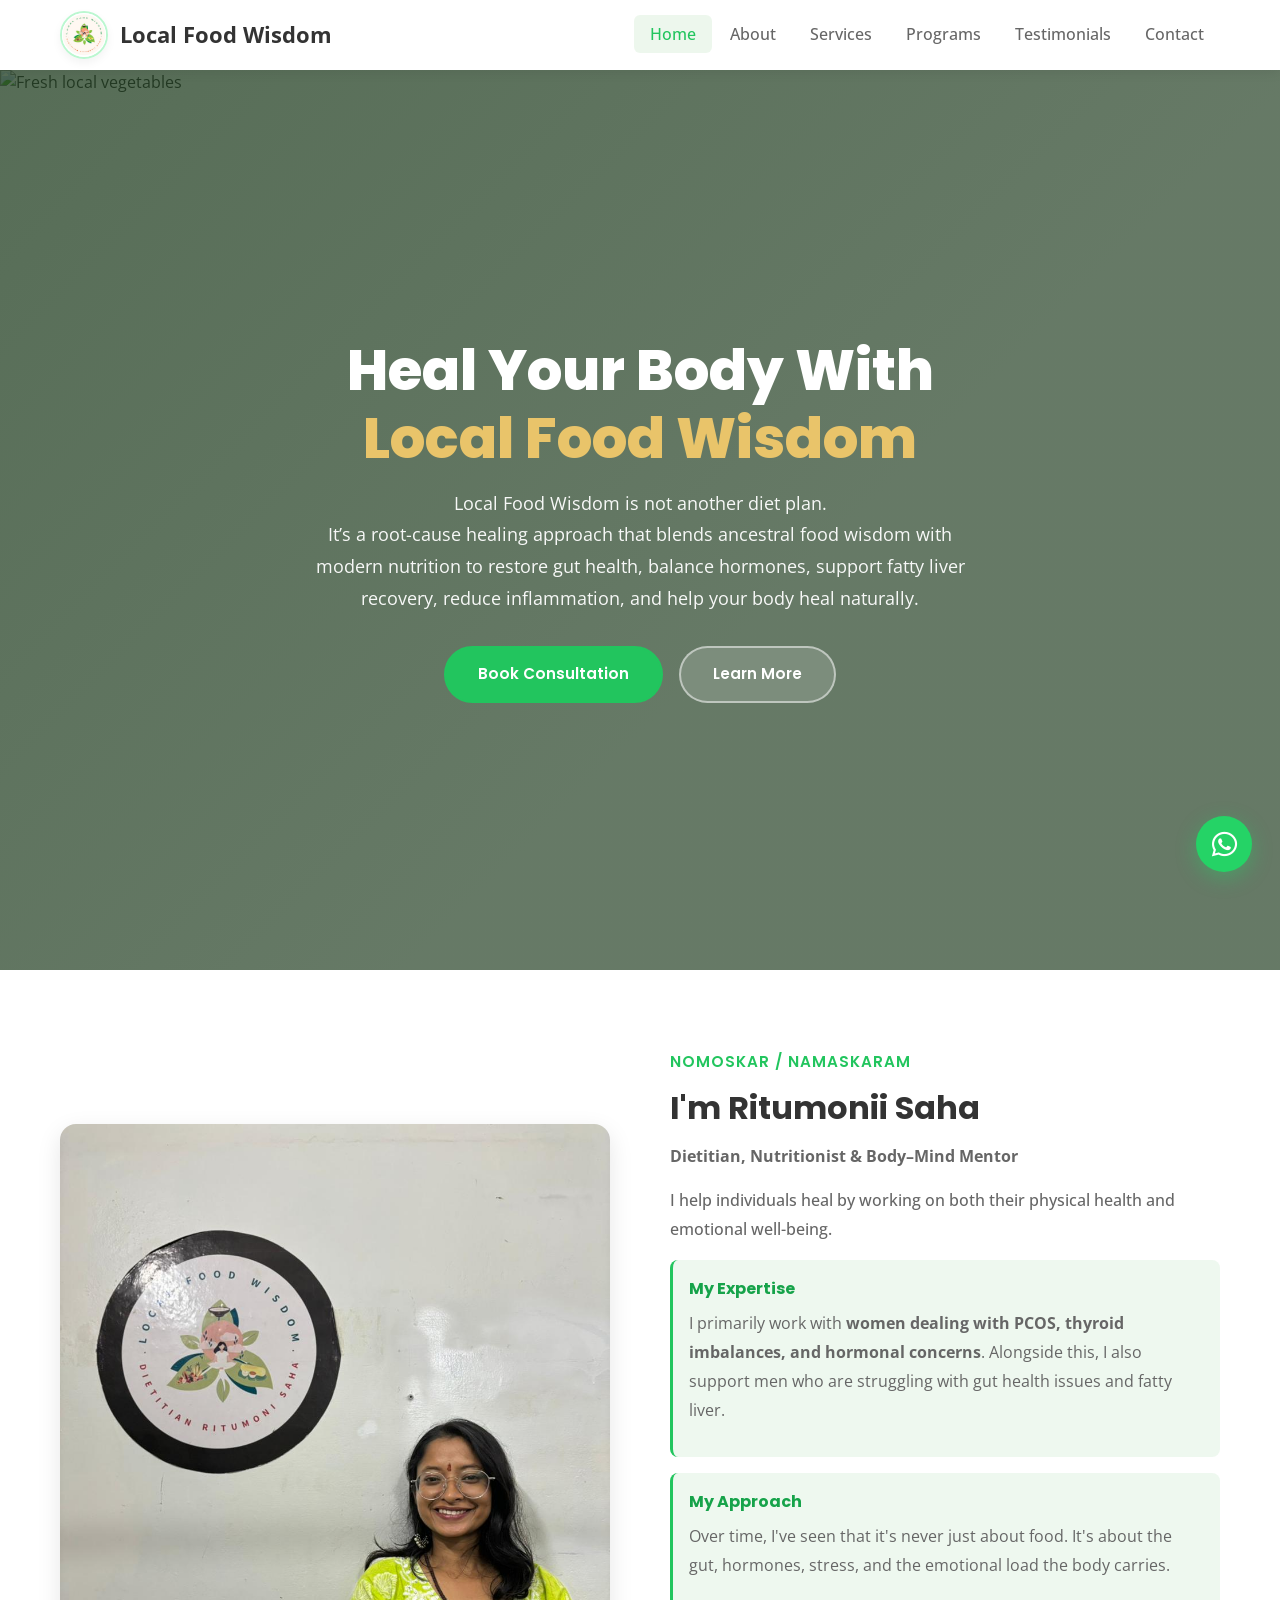
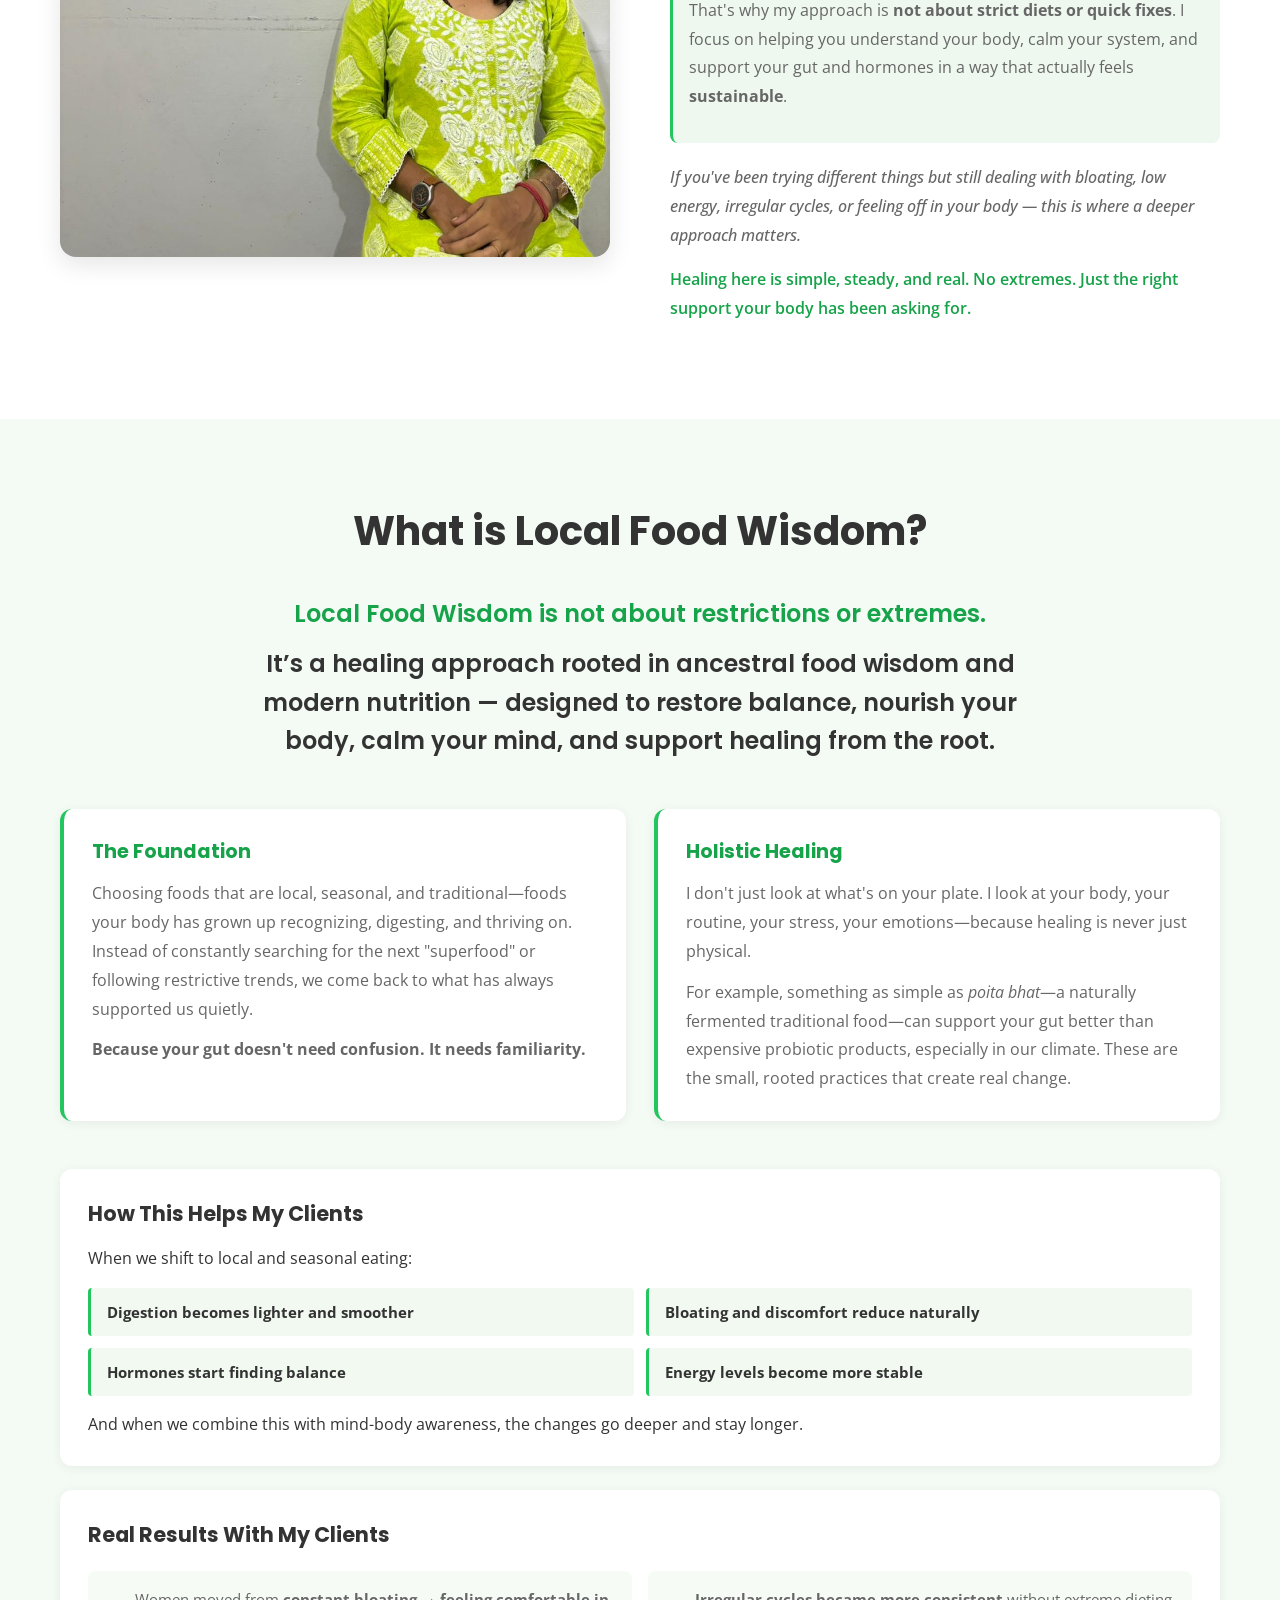
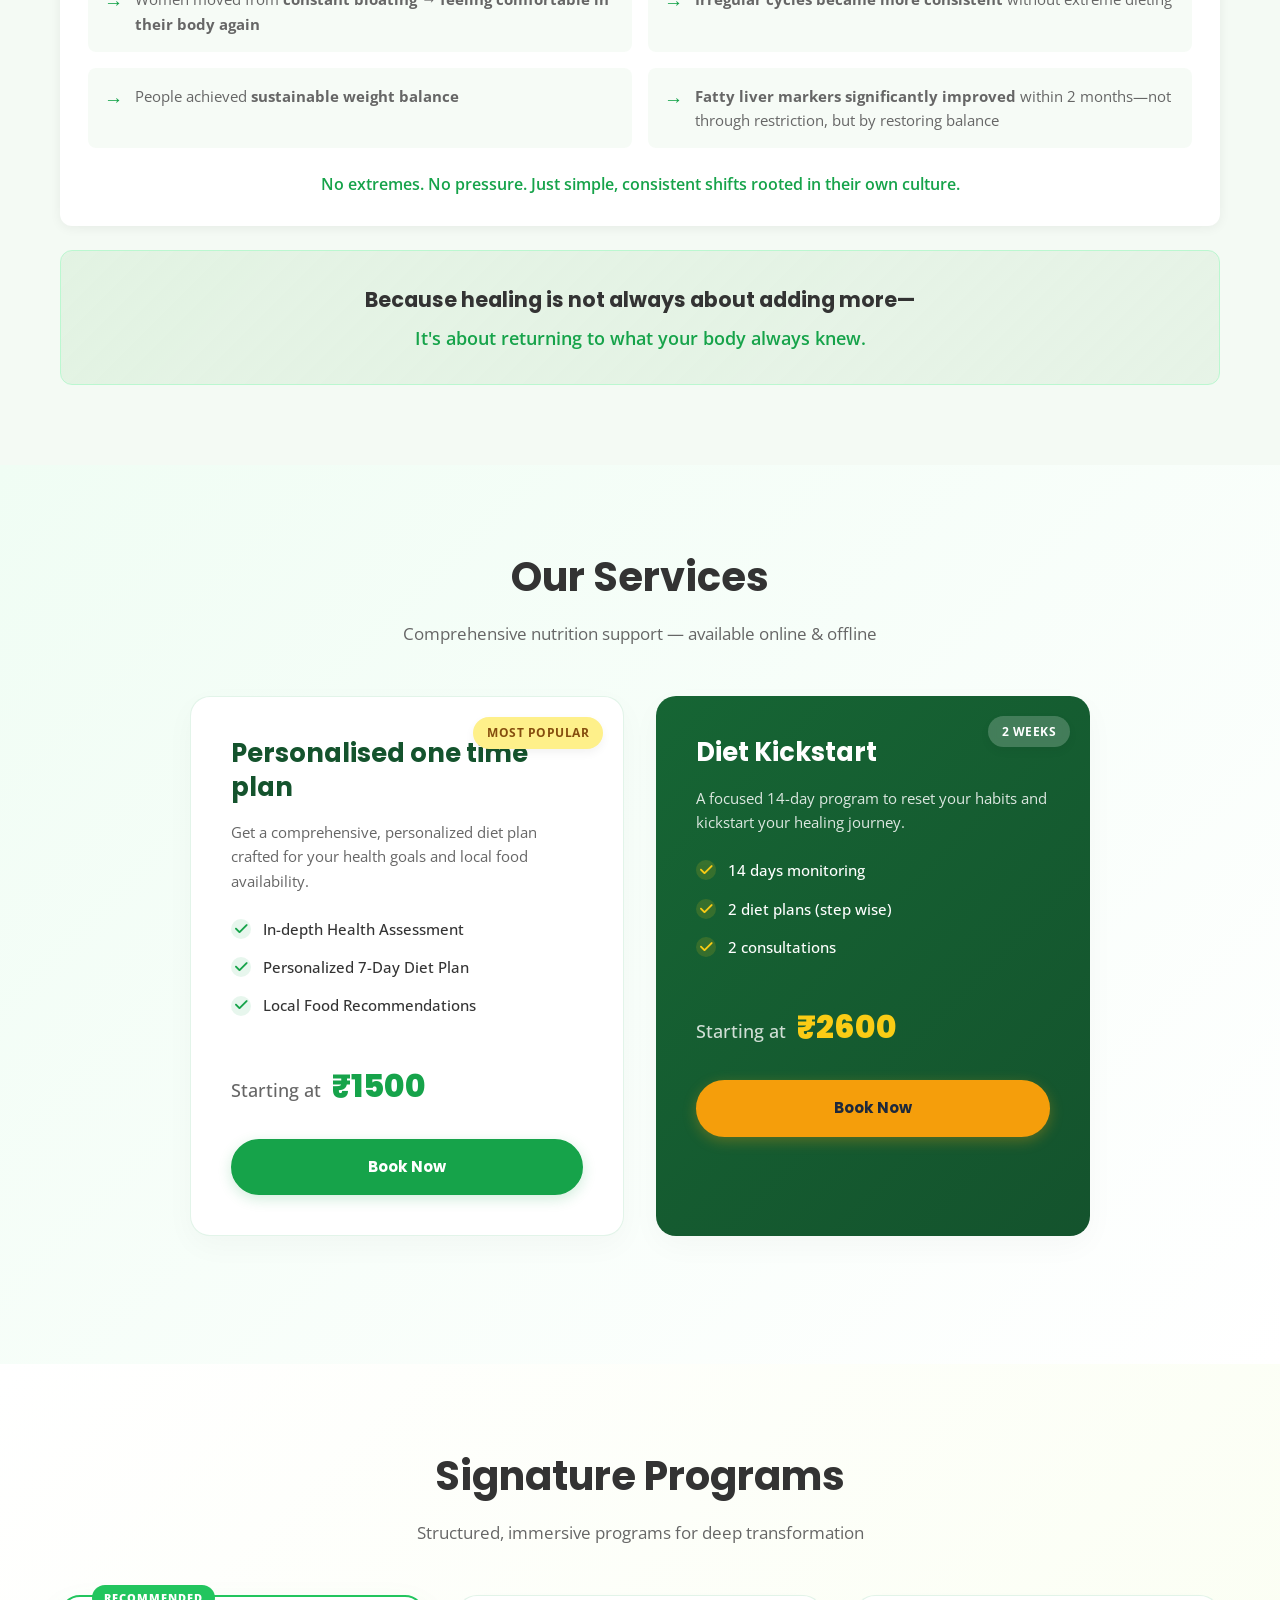
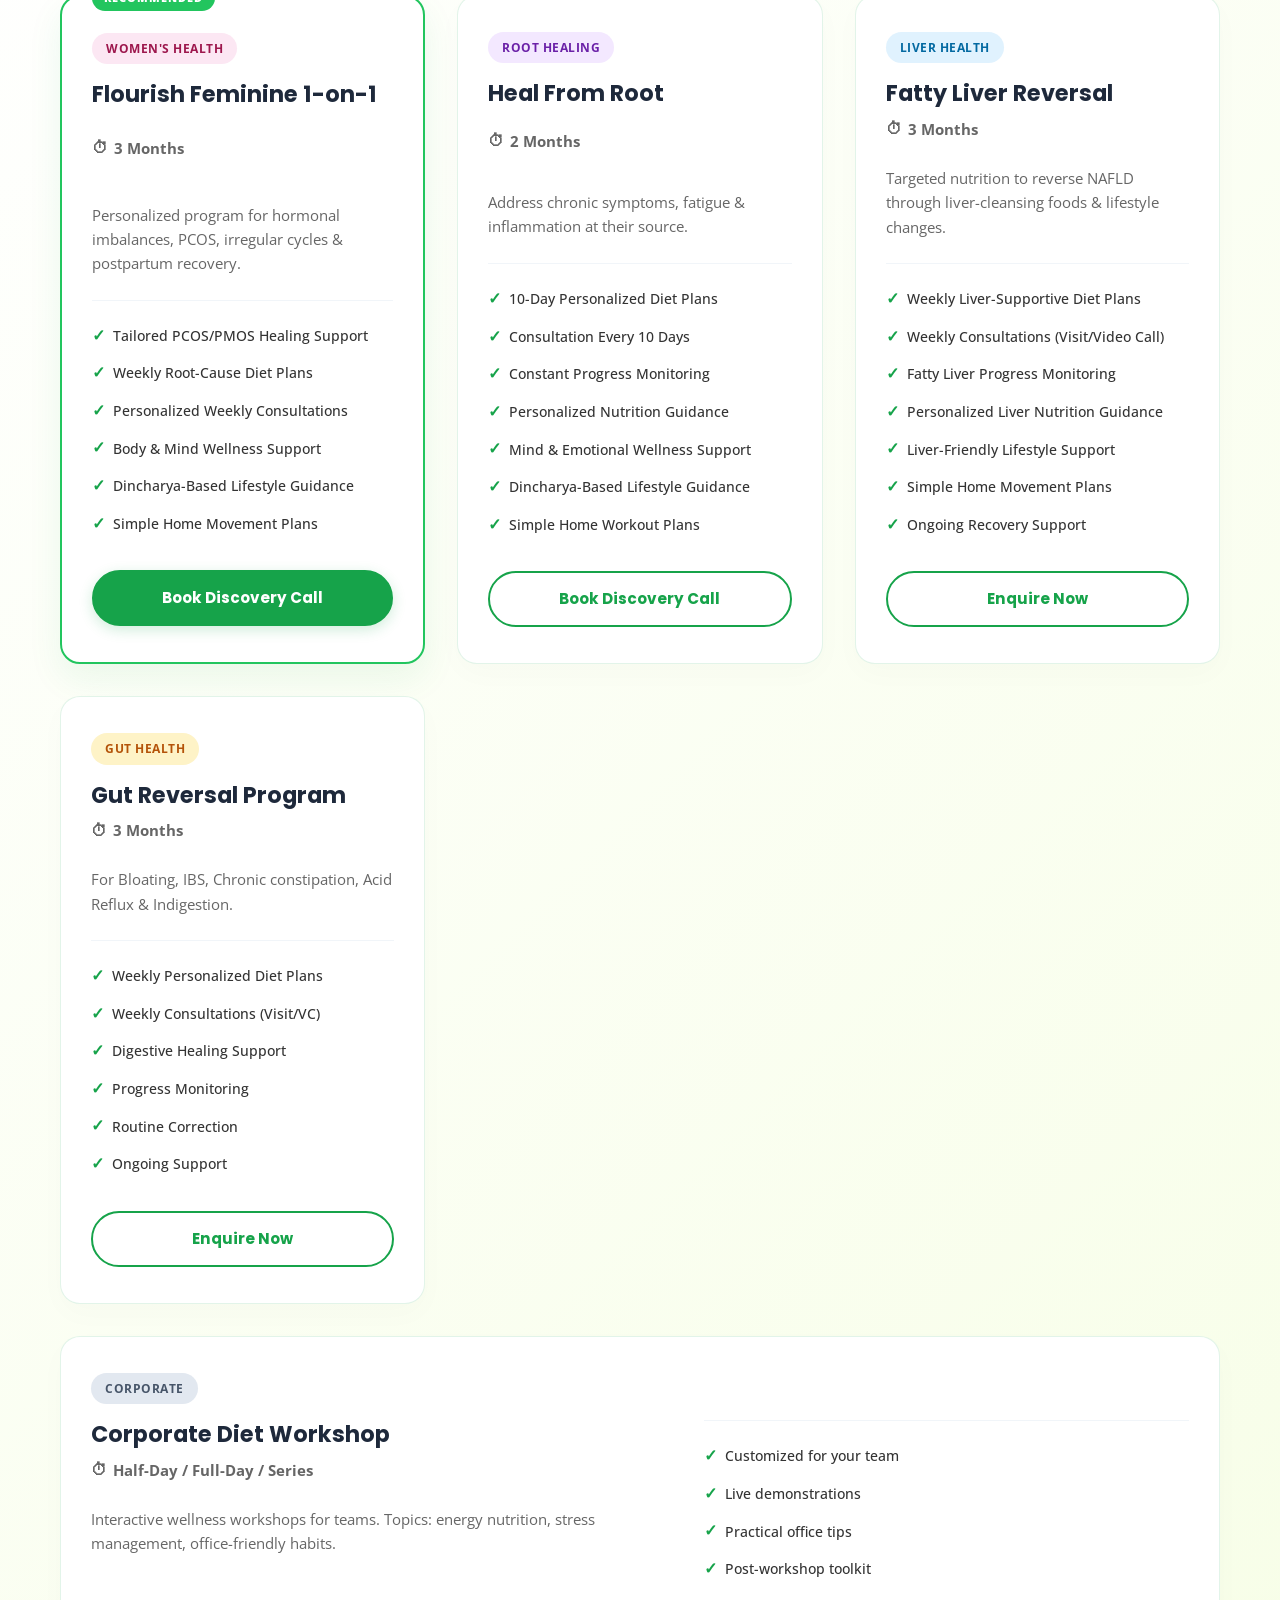
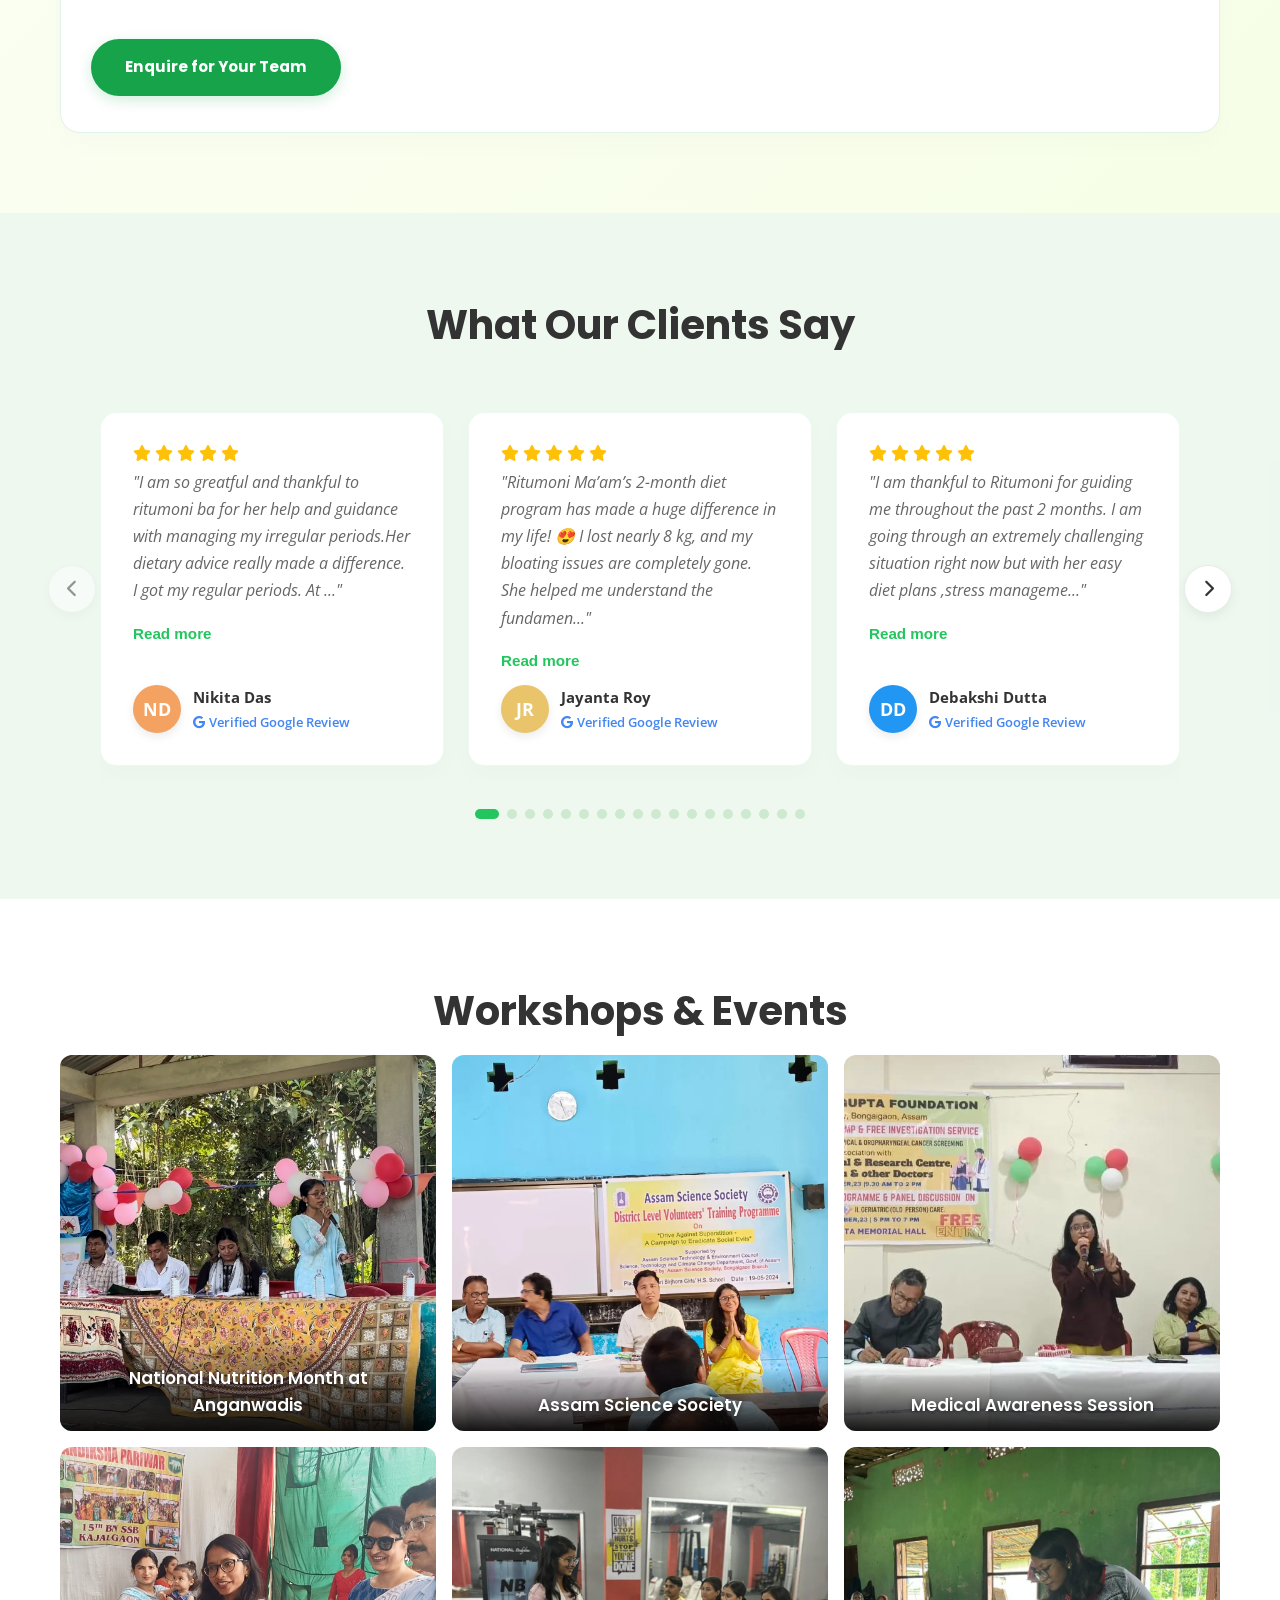
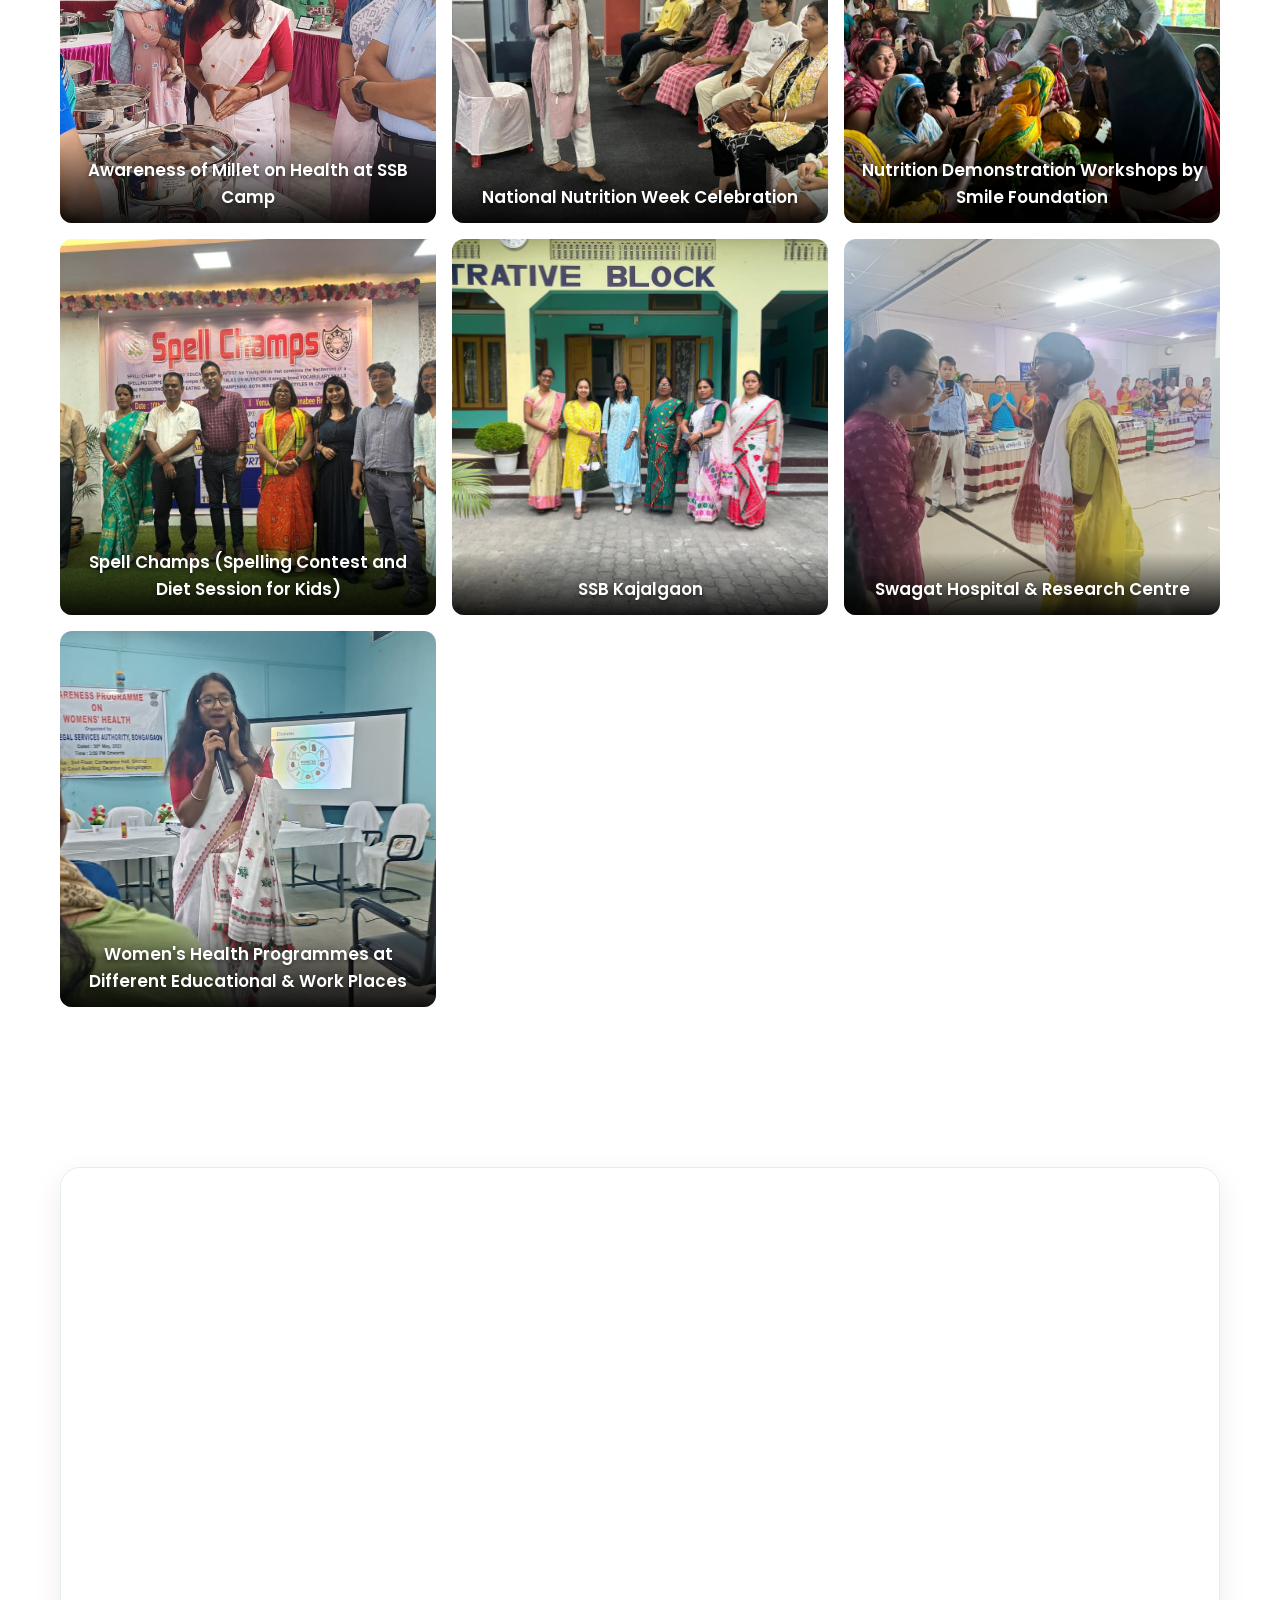
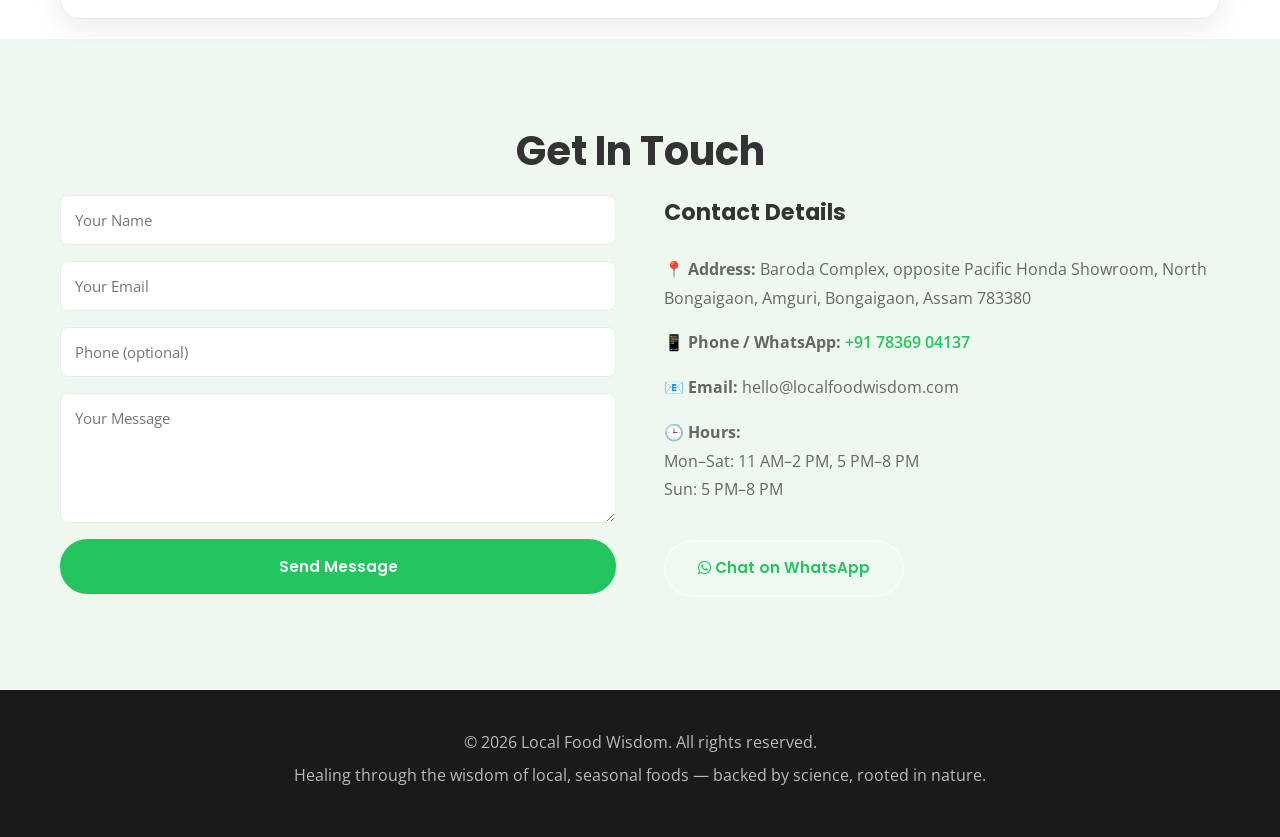
==== index.html @ b722d2ca "Convert client testimonials to static HTML for robust rendering and clean up script.js" ====
<!DOCTYPE html>
<!-- Updated Gallery 2026-05-12 -->
<html lang="en">
<head>
  <meta charset="UTF-8">
  <meta name="viewport" content="width=device-width, initial-scale=1.0">
  <meta name="description" content="Local Food Wisdom - Holistic nutrition & dietician services rooted in local food philosophy and modern science.">
  <title>Local Food Wisdom | Holistic Nutrition & Dietician Services</title>
  <link rel="preconnect" href="https://fonts.googleapis.com">
  <link rel="preconnect" href="https://fonts.gstatic.com" crossorigin>
  <link href="https://fonts.googleapis.com/css2?family=Poppins:wght@300;400;500;600;700;800&family=Open+Sans:wght@300;400;600&display=swap" rel="stylesheet">
  <link rel="stylesheet" href="https://cdnjs.cloudflare.com/ajax/libs/font-awesome/6.5.0/css/all.min.css">
  <link rel="stylesheet" href="style.css">
</head>
<body>

<!-- NAVBAR -->
<nav class="navbar" id="navbar">
  <div class="nav-container">
    <a href="#home" class="logo">
      <img src="./logo.jpg" alt="Local Food Wisdom Logo" class="logo-img">
      <span>Local Food Wisdom</span>
    </a>
    <button class="hamburger" id="hamburger">
      <span></span><span></span><span></span>
    </button>
    <ul class="nav-menu" id="navMenu">
      <li><a href="#home" class="nav-link active">Home</a></li>
      <li><a href="#about" class="nav-link">About</a></li>
      <li><a href="#services" class="nav-link">Services</a></li>
      <li><a href="#programs" class="nav-link">Programs</a></li>
      <li><a href="#testimonials" class="nav-link">Testimonials</a></li>
      <li><a href="#contact" class="nav-link">Contact</a></li>
    </ul>
  </div>
</nav>

<!-- HERO -->
<section class="hero" id="home">
  <img src="https://images.pexels.com/photos/1640777/pexels-photo-1640777.jpeg?auto=compress&cs=tinysrgb&w=1600" alt="Fresh local vegetables" class="hero-bg">
  <div class="hero-overlay"></div>
  <div class="hero-content">
    <h1>Heal Your Body With<br><span class="highlight">Local Food Wisdom</span></h1>
    <p>Local Food Wisdom is not another diet plan.<br>It’s a root-cause healing approach that blends ancestral food wisdom with modern nutrition to restore gut health, balance hormones, support fatty liver recovery, reduce inflammation, and help your body heal naturally.</p>
    <div class="hero-buttons">
      <a href="#contact" class="btn btn-primary">Book Consultation</a>
      <a href="#philosophy" class="btn btn-outline">Learn More</a>
    </div>
  </div>
</section>

<!-- ABOUT -->
<section class="about" id="about">
  <div class="container">
    <div class="about-grid">
      <div class="about-image">
        <img src="./WhatsApp_Image_2026-04-27_at_16.21.28.jpeg" alt="Ritumonii Saha - Dietitian">
      </div>
      <div class="about-text">
        <h3 class="greeting">Nomoskar / Namaskaram</h3>
        <h2>I'm Ritumonii Saha</h2>
        <p><strong>Dietitian, Nutritionist & Body–Mind Mentor</strong></p>
        <p>I help individuals heal by working on both their physical health and emotional well-being.</p>

        <div class="expertise-block">
          <h4>My Expertise</h4>
          <p>I primarily work with <strong>women dealing with PCOS, thyroid imbalances, and hormonal concerns</strong>. Alongside this, I also support men who are struggling with gut health issues and fatty liver.</p>
        </div>

        <div class="philosophy-block">
          <h4>My Approach</h4>
          <p>Over time, I've seen that it's never just about food. It's about the gut, hormones, stress, and the emotional load the body carries.</p>
          <p>That's why my approach is <strong>not about strict diets or quick fixes</strong>. I focus on helping you understand your body, calm your system, and support your gut and hormones in a way that actually feels <strong>sustainable</strong>.</p>
        </div>

        <p style="margin-top: 20px; font-style: italic; color: var(--text-light);">If you've been trying different things but still dealing with bloating, low energy, irregular cycles, or feeling off in your body — this is where a deeper approach matters.</p>
        <p style="font-weight: 600; color: var(--green-dark);">Healing here is simple, steady, and real. No extremes. Just the right support your body has been asking for.</p>
      </div>
    </div>
  </div>
</section>

<!-- PHILOSOPHY -->
<section class="philosophy" id="philosophy">
  <div class="container">
    <h2 class="section-title">What is Local Food Wisdom?</h2>

    <div class="philosophy-intro">
      <p class="intro-text">Local Food Wisdom is not about restrictions or extremes.</p>
      <p class="intro-text">It’s a healing approach rooted in ancestral food wisdom and modern nutrition — designed to restore balance, nourish your body, calm your mind, and support healing from the root.</p>
    </div>

    <div class="philosophy-grid">
      <div class="philosophy-card">
        <h3>The Foundation</h3>
        <p>Choosing foods that are local, seasonal, and traditional—foods your body has grown up recognizing, digesting, and thriving on. Instead of constantly searching for the next "superfood" or following restrictive trends, we come back to what has always supported us quietly.</p>
        <p><strong>Because your gut doesn't need confusion. It needs familiarity.</strong></p>
      </div>

      <div class="philosophy-card">
        <h3>Holistic Healing</h3>
        <p>I don't just look at what's on your plate. I look at your body, your routine, your stress, your emotions—because healing is never just physical.</p>
        <p>For example, something as simple as <em>poita bhat</em>—a naturally fermented traditional food—can support your gut better than expensive probiotic products, especially in our climate. These are the small, rooted practices that create real change.</p>
      </div>
    </div>

    <div class="philosophy-section">
      <h3>How This Helps My Clients</h3>
      <p>When we shift to local and seasonal eating:</p>
      <ul class="philosophy-benefits">
        <li><strong>Digestion becomes lighter and smoother</strong></li>
        <li><strong>Bloating and discomfort reduce naturally</strong></li>
        <li><strong>Hormones start finding balance</strong></li>
        <li><strong>Energy levels become more stable</strong></li>
      </ul>
      <p>And when we combine this with mind-body awareness, the changes go deeper and stay longer.</p>
    </div>

    <div class="philosophy-section">
      <h3>Real Results With My Clients</h3>
      <div class="results-grid">
        <div class="result-item">
          <span class="result-icon">→</span>
          <p>Women moved from <strong>constant bloating → feeling comfortable in their body again</strong></p>
        </div>
        <div class="result-item">
          <span class="result-icon">→</span>
          <p><strong>Irregular cycles became more consistent</strong> without extreme dieting</p>
        </div>
        <div class="result-item">
          <span class="result-icon">→</span>
          <p>People achieved <strong>sustainable weight balance</strong></p>
        </div>
        <div class="result-item">
          <span class="result-icon">→</span>
          <p><strong>Fatty liver markers significantly improved</strong> within 2 months—not through restriction, but by restoring balance</p>
        </div>
      </div>
      <p style="text-align: center; margin-top: 24px; font-weight: 600; color: var(--green-dark);">No extremes. No pressure. Just simple, consistent shifts rooted in their own culture.</p>
    </div>

    <div class="philosophy-closing">
      <h4>Because healing is not always about adding more—</h4>
      <p>It's about returning to what your body always knew.</p>
    </div>
  </div>
</section>

<!-- SERVICES -->
<section class="services" id="services">
  <div class="container">
    <h2 class="section-title">Our Services</h2>
    <p class="section-subtitle">Comprehensive nutrition support — available online & offline</p>

    <div class="services-cards-grid">
      <div class="service-card-modern service-card-light">
        <div class="card-badge badge-popular">Most Popular</div>
        <div class="card-content-modern">
          <h3>Personalised one time plan</h3>
          <p>Get a comprehensive, personalized diet plan crafted for your health goals and local food availability.</p>
          <ul class="features-list">
            <li><i class="fas fa-check"></i> In-depth Health Assessment</li>
            <li><i class="fas fa-check"></i> Personalized 7-Day Diet Plan</li>
            <li><i class="fas fa-check"></i> Local Food Recommendations</li>
          </ul>
          <div class="price-container">Starting at <strong>₹1500</strong></div>
          <a href="#contact" class="btn btn-service-light">Book Now</a>
        </div>
      </div>

      <div class="service-card-modern service-card-featured">
        <div class="card-badge badge-featured">2 Weeks</div>
        <div class="card-content-modern">
          <h3>Diet Kickstart</h3>
          <p>A focused 14-day program to reset your habits and kickstart your healing journey.</p>
          <ul class="features-list">
            <li><i class="fas fa-check"></i> 14 days monitoring</li>
            <li><i class="fas fa-check"></i> 2 diet plans (step wise)</li>
            <li><i class="fas fa-check"></i> 2 consultations</li>
          </ul>
          <div class="price-container">Starting at <strong>₹2600</strong></div>
          <a href="#contact" class="btn btn-service-featured">Book Now</a>
        </div>
      </div>
    </div>


  </div>
</section>

<!-- PROGRAMS -->
<section class="programs" id="programs">
  <div class="container">
    <h2 class="section-title">Signature Programs</h2>
    <p class="section-subtitle">Structured, immersive programs for deep transformation</p>
    <div class="programs-grid">
      <div class="program-card-modern featured">
        <span class="program-tag tag-womens">Women's Health</span>
        <h3>Flourish Feminine 1-on-1</h3>
        <p class="duration">3 Months</p>
        <p>Personalized program for hormonal imbalances, PCOS, irregular cycles & postpartum recovery.</p>
        <ul class="highlights">
          <li>Tailored PCOS/PMOS Healing Support</li>
          <li>Weekly Root-Cause Diet Plans</li>
          <li>Personalized Weekly Consultations</li>
          <li>Body & Mind Wellness Support</li>
          <li>Dincharya-Based Lifestyle Guidance</li>
          <li>Simple Home Movement Plans</li>
        </ul>
        <a href="#contact" class="btn btn-program-solid">Book Discovery Call</a>
      </div>

      <div class="program-card-modern">
        <span class="program-tag tag-root">Root Healing</span>
        <h3>Heal From Root</h3>
        <p class="duration">2 Months</p>
        <p>Address chronic symptoms, fatigue & inflammation at their source.</p>
        <ul class="highlights">
          <li>10-Day Personalized Diet Plans</li>
          <li>Consultation Every 10 Days</li>
          <li>Constant Progress Monitoring</li>
          <li>Personalized Nutrition Guidance</li>
          <li>Mind & Emotional Wellness Support</li>
          <li>Dincharya-Based Lifestyle Guidance</li>
          <li>Simple Home Workout Plans</li>
        </ul>
        <a href="#contact" class="btn btn-program-outline">Book Discovery Call</a>
      </div>

      <div class="program-card-modern">
        <span class="program-tag tag-liver">Liver Health</span>
        <h3>Fatty Liver Reversal</h3>
        <p class="duration">3 Months</p>
        <p>Targeted nutrition to reverse NAFLD through liver-cleansing foods & lifestyle changes.</p>
        <ul class="highlights">
          <li>Weekly Liver-Supportive Diet Plans</li>
          <li>Weekly Consultations (Visit/Video Call)</li>
          <li>Fatty Liver Progress Monitoring</li>
          <li>Personalized Liver Nutrition Guidance</li>
          <li>Liver-Friendly Lifestyle Support</li>
          <li>Simple Home Movement Plans</li>
          <li>Ongoing Recovery Support</li>
        </ul>
        <a href="#contact" class="btn btn-program-outline">Enquire Now</a>
      </div>

      <div class="program-card-modern">
        <span class="program-tag tag-gut">Gut Health</span>
        <h3>Gut Reversal Program</h3>
        <p class="duration">3 Months</p>
        <p>For Bloating, IBS, Chronic constipation, Acid Reflux & Indigestion.</p>
        <ul class="highlights">
          <li>Weekly Personalized Diet Plans</li>
          <li>Weekly Consultations (Visit/VC)</li>
          <li>Digestive Healing Support</li>
          <li>Progress Monitoring</li>
          <li>Routine Correction</li>
          <li>Ongoing Support</li>
        </ul>
        <a href="#contact" class="btn btn-program-outline">Enquire Now</a>
      </div>

      <div class="program-card-modern wide">
        <span class="program-tag tag-corporate">Corporate</span>
        <div class="corporate-content-grid">
          <div class="corporate-text-side">
            <h3>Corporate Diet Workshop</h3>
            <p class="duration">Half-Day / Full-Day / Series</p>
            <p>Interactive wellness workshops for teams. Topics: energy nutrition, stress management, office-friendly habits.</p>
          </div>
          <ul class="highlights">
            <li>Customized for your team</li>
            <li>Live demonstrations</li>
            <li>Practical office tips</li>
            <li>Post-workshop toolkit</li>
          </ul>
        </div>
        <a href="#contact" class="btn btn-program-solid">Enquire for Your Team</a>
      </div>
    </div>
  </div>
</section>

<!-- TESTIMONIALS -->
<section class="testimonials" id="testimonials">
  <div class="container">
    <h2 class="section-title">What Our Clients Say</h2>
    <div class="testimonials-slider-container">
      <button class="slider-arrow prev" id="testimonialsPrev" aria-label="Previous Review">
        <i class="fas fa-chevron-left"></i>
      </button>
      <div class="testimonials-slider">
        <div class="testimonials-track" id="testimonialsTrack">
      <div class="testimonial">
        <div class="review-content">
          <div class="stars" style="color: #ffc107; display: flex; gap: 4px; margin-bottom: 8px;">
            <i class="fas fa-star"></i><i class="fas fa-star"></i><i class="fas fa-star"></i><i class="fas fa-star"></i><i class="fas fa-star"></i>
          </div>
          <p class="review-text">
          <span class="truncated-text">"I am so greatful and thankful to ritumoni ba for her help and guidance with managing my irregular periods.Her dietary advice really made a difference. I got my regular periods. At ..."</span>
          <span class="full-text" style="display: none;">"I am so greatful and thankful to ritumoni ba for her help and guidance with managing my irregular periods.Her dietary advice really made a difference. I got my regular periods. At first i started taking homeopathetic medicines for regular periods but it was just a temporary solution. Like if i don't take medicines i don't get my periods. I was so stressed about it .Then i contacted her and her response was so good. Since then i stopped taking medincines and started following her diet chart and after following almost 2 weeks of her diet plan i got my regular periods. Apart from that i also see differences in my body and i feel better now."</span>
        </p>
        <button class="read-more-btn">Read more</button>
        </div>
        <div class="client">
          <div class="client-avatar" style="background-color: #F4A261; color: white; display: flex; align-items: center; justify-content: center; width: 48px; height: 48px; border-radius: 50%; font-weight: 700; font-size: 1.1rem; flex-shrink: 0; box-shadow: 0 4px 10px rgba(0,0,0,0.08);">ND</div>
          <div>
            <strong>Nikita Das</strong>
            <span style="display: flex; align-items: center; gap: 4px; color: #4285F4; font-size: 0.8rem; font-weight: 600; margin-top: 2px;">
              <i class="fab fa-google"></i> Verified Google Review
            </span>
          </div>
        </div>
      </div>

      <div class="testimonial">
        <div class="review-content">
          <div class="stars" style="color: #ffc107; display: flex; gap: 4px; margin-bottom: 8px;">
            <i class="fas fa-star"></i><i class="fas fa-star"></i><i class="fas fa-star"></i><i class="fas fa-star"></i><i class="fas fa-star"></i>
          </div>
          <p class="review-text">
          <span class="truncated-text">"Ritumoni Ma’am’s 2-month diet program has made a huge difference in my life! 😍 I lost nearly 8 kg, and my bloating issues are completely gone. She helped me understand the fundamen..."</span>
          <span class="full-text" style="display: none;">"Ritumoni Ma’am’s 2-month diet program has made a huge difference in my life! 😍 I lost nearly 8 kg, and my bloating issues are completely gone. She helped me understand the fundamentals of nutrition, introduced me to powerful superfoods, and showed me how small, consistent changes can create a big impact. Her guidance has been incredibly supportive and effective. I highly recommend her program to anyone looking for sustainable weight loss and a healthier, happier lifestyle! 💡✨"</span>
        </p>
        <button class="read-more-btn">Read more</button>
        </div>
        <div class="client">
          <div class="client-avatar" style="background-color: #E9C46A; color: white; display: flex; align-items: center; justify-content: center; width: 48px; height: 48px; border-radius: 50%; font-weight: 700; font-size: 1.1rem; flex-shrink: 0; box-shadow: 0 4px 10px rgba(0,0,0,0.08);">JR</div>
          <div>
            <strong>Jayanta Roy</strong>
            <span style="display: flex; align-items: center; gap: 4px; color: #4285F4; font-size: 0.8rem; font-weight: 600; margin-top: 2px;">
              <i class="fab fa-google"></i> Verified Google Review
            </span>
          </div>
        </div>
      </div>

      <div class="testimonial">
        <div class="review-content">
          <div class="stars" style="color: #ffc107; display: flex; gap: 4px; margin-bottom: 8px;">
            <i class="fas fa-star"></i><i class="fas fa-star"></i><i class="fas fa-star"></i><i class="fas fa-star"></i><i class="fas fa-star"></i>
          </div>
          <p class="review-text">
          <span class="truncated-text">"I am thankful to Ritumoni for guiding me throughout the past 2 months. I am going through an extremely challenging situation right now but with her easy diet plans ,stress manageme..."</span>
          <span class="full-text" style="display: none;">"I am thankful to Ritumoni for guiding me throughout the past 2 months. I am going through an extremely challenging situation right now but with her easy diet plans ,stress management programs I am able to cope well with my current situation.Her unique approach to holistic health care has helped me a lot. She has really transformed me not only with diet plans but also my way of looking life has changed a lot.I look up to her for any guidance necessary for my physical and mental well being.You are a precious soul and I wish you all the best for everything.Lots of love to you."</span>
        </p>
        <button class="read-more-btn">Read more</button>
        </div>
        <div class="client">
          <div class="client-avatar" style="background-color: #2196F3; color: white; display: flex; align-items: center; justify-content: center; width: 48px; height: 48px; border-radius: 50%; font-weight: 700; font-size: 1.1rem; flex-shrink: 0; box-shadow: 0 4px 10px rgba(0,0,0,0.08);">DD</div>
          <div>
            <strong>Debakshi Dutta</strong>
            <span style="display: flex; align-items: center; gap: 4px; color: #4285F4; font-size: 0.8rem; font-weight: 600; margin-top: 2px;">
              <i class="fab fa-google"></i> Verified Google Review
            </span>
          </div>
        </div>
      </div>

      <div class="testimonial">
        <div class="review-content">
          <div class="stars" style="color: #ffc107; display: flex; gap: 4px; margin-bottom: 8px;">
            <i class="fas fa-star"></i><i class="fas fa-star"></i><i class="fas fa-star"></i><i class="fas fa-star"></i><i class="fas fa-star"></i>
          </div>
          <p class="review-text">
          <span class="truncated-text">"My 90 days IBS diet journey with Dietecian Ritumani great, as mother of two it wasn't easy fir me to follow the patern & it was her who constantly pushed & motivated me to successf..."</span>
          <span class="full-text" style="display: none;">"My 90 days IBS diet journey with Dietecian Ritumani great, as mother of two it wasn't easy fir me to follow the patern & it was her who constantly pushed & motivated me to successfully achieve me pursuing my lost self care goals , my ibs symptoms not only subsided but also had achieved weight loss , gained energy & i received many compliments for my changed appearance. Thankyou Ritumoni & i am looking forward for more challanges with you 🙏🙏"</span>
        </p>
        <button class="read-more-btn">Read more</button>
        </div>
        <div class="client">
          <div class="client-avatar" style="background-color: #F4A261; color: white; display: flex; align-items: center; justify-content: center; width: 48px; height: 48px; border-radius: 50%; font-weight: 700; font-size: 1.1rem; flex-shrink: 0; box-shadow: 0 4px 10px rgba(0,0,0,0.08);">PB</div>
          <div>
            <strong>panchali borthakur</strong>
            <span style="display: flex; align-items: center; gap: 4px; color: #4285F4; font-size: 0.8rem; font-weight: 600; margin-top: 2px;">
              <i class="fab fa-google"></i> Verified Google Review
            </span>
          </div>
        </div>
      </div>

      <div class="testimonial">
        <div class="review-content">
          <div class="stars" style="color: #ffc107; display: flex; gap: 4px; margin-bottom: 8px;">
            <i class="fas fa-star"></i><i class="fas fa-star"></i><i class="fas fa-star"></i><i class="fas fa-star"></i><i class="fas fa-star"></i>
          </div>
          <p class="review-text">
          <span class="truncated-text">"Ritumoni has been an incredible source of support over the past month, providing me with the tools I need to tackle a difficult situation. Her easy-to-follow diet plans and stress ..."</span>
          <span class="full-text" style="display: none;">"Ritumoni has been an incredible source of support over the past month, providing me with the tools I need to tackle a difficult situation. Her easy-to-follow diet plans and stress management programs have made a significant difference in my ability to cope. I have great admiration for her knowledge and expertise, and I'm greatful to have her guidance as I prioritize my physical and mental health. I wish her all the best in her future endeavors."</span>
        </p>
        <button class="read-more-btn">Read more</button>
        </div>
        <div class="client">
          <div class="client-avatar" style="background-color: #F4A261; color: white; display: flex; align-items: center; justify-content: center; width: 48px; height: 48px; border-radius: 50%; font-weight: 700; font-size: 1.1rem; flex-shrink: 0; box-shadow: 0 4px 10px rgba(0,0,0,0.08);">SA</div>
          <div>
            <strong>sarmistha acharjee</strong>
            <span style="display: flex; align-items: center; gap: 4px; color: #4285F4; font-size: 0.8rem; font-weight: 600; margin-top: 2px;">
              <i class="fab fa-google"></i> Verified Google Review
            </span>
          </div>
        </div>
      </div>

      <div class="testimonial">
        <div class="review-content">
          <div class="stars" style="color: #ffc107; display: flex; gap: 4px; margin-bottom: 8px;">
            <i class="fas fa-star"></i><i class="fas fa-star"></i><i class="fas fa-star"></i><i class="fas fa-star"></i><i class="fas fa-star"></i>
          </div>
          <p class="review-text">
          <span class="truncated-text">"I had joined the 6 weeks 'Flourish Feminine💕' program. I'm so glad and grateful that I came across her. In a very short period of time with her guidance and support I got back to l..."</span>
          <span class="full-text" style="display: none;">"I had joined the 6 weeks 'Flourish Feminine💕' program. I'm so glad and grateful that I came across her. In a very short period of time with her guidance and support I got back to live a healthier life. With the help of her tips and motivation alot of changes I could see in myself. Be it physical health or mental health. Mostly the direction of meditation helped me alot other than the diet. Her diet are so familiar and easy to keep up with. Just patience and self management is what we need to have. Thank you so much Ritumoni Dii..for helping and listening throughout..other than this her behaviour is so overwhelming..her patience taught me to be patient with myself..Thank you is not enough to sum up how you helped..looking forward to interact with you more..and work on myself..😇"</span>
        </p>
        <button class="read-more-btn">Read more</button>
        </div>
        <div class="client">
          <div class="client-avatar" style="background-color: #2196F3; color: white; display: flex; align-items: center; justify-content: center; width: 48px; height: 48px; border-radius: 50%; font-weight: 700; font-size: 1.1rem; flex-shrink: 0; box-shadow: 0 4px 10px rgba(0,0,0,0.08);">AD</div>
          <div>
            <strong>Anandsmita Dey</strong>
            <span style="display: flex; align-items: center; gap: 4px; color: #4285F4; font-size: 0.8rem; font-weight: 600; margin-top: 2px;">
              <i class="fab fa-google"></i> Verified Google Review
            </span>
          </div>
        </div>
      </div>

      <div class="testimonial">
        <div class="review-content">
          <div class="stars" style="color: #ffc107; display: flex; gap: 4px; margin-bottom: 8px;">
            <i class="fas fa-star"></i><i class="fas fa-star"></i><i class="fas fa-star"></i><i class="fas fa-star"></i><i class="fas fa-star"></i>
          </div>
          <p class="review-text">
          <span class="truncated-text">"Inspite of following a healthy routine I still suffered from health issues for long...to solve this puzzle, when i knocked your clinic ..l did not thought that it will change my li..."</span>
          <span class="full-text" style="display: none;">"Inspite of following a healthy routine I still suffered from health issues for long...to solve this puzzle, when i knocked your clinic ..l did not thought that it will change my life..you made me understand that, how food and its proper timing is an important factor of life. when I went through your valuable suggestions under your guidance, it gave me a new direction. Not only eating habit, it also improved my mental and physical health. After a session of 1 month I feel focused ,more confident and full of happiness within, I was eagerly waiting to spend such a life. I have words to be grateful, your behaviour and patience fasinated me a lot...I enjoyed your company very much. Thank you again for such a great experience🙏🙏😍"</span>
        </p>
        <button class="read-more-btn">Read more</button>
        </div>
        <div class="client">
          <div class="client-avatar" style="background-color: #2196F3; color: white; display: flex; align-items: center; justify-content: center; width: 48px; height: 48px; border-radius: 50%; font-weight: 700; font-size: 1.1rem; flex-shrink: 0; box-shadow: 0 4px 10px rgba(0,0,0,0.08);">SS</div>
          <div>
            <strong>SUPRIYA SARKAR</strong>
            <span style="display: flex; align-items: center; gap: 4px; color: #4285F4; font-size: 0.8rem; font-weight: 600; margin-top: 2px;">
              <i class="fab fa-google"></i> Verified Google Review
            </span>
          </div>
        </div>
      </div>

      <div class="testimonial">
        <div class="review-content">
          <div class="stars" style="color: #ffc107; display: flex; gap: 4px; margin-bottom: 8px;">
            <i class="fas fa-star"></i><i class="fas fa-star"></i><i class="fas fa-star"></i><i class="fas fa-star"></i><i class="fas fa-star"></i>
          </div>
          <p class="review-text">
          <span class="truncated-text">"I joined two months wellness group program with dietician Ritumoni Saha ma'am.Firstly I would like to thankyou ma'am for ur love n support n through this wellness program you alway..."</span>
          <span class="full-text" style="display: none;">"I joined two months wellness group program with dietician Ritumoni Saha ma'am.Firstly I would like to thankyou ma'am for ur love n support n through this wellness program you always motivated us for achieve our health goal.Before joined this program I tried several times to lose weight n fat but not worked.But through this wellness program I lost almost 4 kg weight n also my extra belly fat and also able to change my habits, with better eating, sleeping 😴 and I also recovered from my gas problem.Now I feel so active n my energy level has increased 😍.Your diet tips are really helpful and so easy to follow 😍😍❤️❤️. overall my experience was great during this wellness program 👍👍❤️❤️eat local n seasonal n stay healthy n active👍👍❤️. Go ahead our sweet ma'am ❤️❤️👍👍🙏🙏."</span>
        </p>
        <button class="read-more-btn">Read more</button>
        </div>
        <div class="client">
          <div class="client-avatar" style="background-color: #2196F3; color: white; display: flex; align-items: center; justify-content: center; width: 48px; height: 48px; border-radius: 50%; font-weight: 700; font-size: 1.1rem; flex-shrink: 0; box-shadow: 0 4px 10px rgba(0,0,0,0.08);">JS</div>
          <div>
            <strong>Jiya Sutradhar</strong>
            <span style="display: flex; align-items: center; gap: 4px; color: #4285F4; font-size: 0.8rem; font-weight: 600; margin-top: 2px;">
              <i class="fab fa-google"></i> Verified Google Review
            </span>
          </div>
        </div>
      </div>

      <div class="testimonial">
        <div class="review-content">
          <div class="stars" style="color: #ffc107; display: flex; gap: 4px; margin-bottom: 8px;">
            <i class="fas fa-star"></i><i class="fas fa-star"></i><i class="fas fa-star"></i><i class="fas fa-star"></i><i class="fas fa-star"></i>
          </div>
          <p class="review-text">
          <span class="truncated-text">"I thought I ate healthy and everything that I used to do was on point. That was until I met ma'am who completely changed the way I thought about food. Ma'am has given me a lot of g..."</span>
          <span class="full-text" style="display: none;">"I thought I ate healthy and everything that I used to do was on point. That was until I met ma'am who completely changed the way I thought about food. Ma'am has given me a lot of great recipe ideas and had made some great suggestions on how to overcome various instances in life. I am truly grateful to ma'am for her guidance and support. The secret of eating on time has really helped. Thank you once again for your guidance."</span>
        </p>
        <button class="read-more-btn">Read more</button>
        </div>
        <div class="client">
          <div class="client-avatar" style="background-color: #81C784; color: white; display: flex; align-items: center; justify-content: center; width: 48px; height: 48px; border-radius: 50%; font-weight: 700; font-size: 1.1rem; flex-shrink: 0; box-shadow: 0 4px 10px rgba(0,0,0,0.08);">UB</div>
          <div>
            <strong>Ujwala Bhattacharjee</strong>
            <span style="display: flex; align-items: center; gap: 4px; color: #4285F4; font-size: 0.8rem; font-weight: 600; margin-top: 2px;">
              <i class="fab fa-google"></i> Verified Google Review
            </span>
          </div>
        </div>
      </div>

      <div class="testimonial">
        <div class="review-content">
          <div class="stars" style="color: #ffc107; display: flex; gap: 4px; margin-bottom: 8px;">
            <i class="fas fa-star"></i><i class="fas fa-star"></i><i class="fas fa-star"></i><i class="fas fa-star"></i><i class="fas fa-star"></i>
          </div>
          <p class="review-text">
          <span class="truncated-text">"Thank you so much Ritumoni madam for your guidance.I feel more energetic and focused now.Thank you for the diet plans with simple and local foods.I have been suffering from hypothy..."</span>
          <span class="full-text" style="display: none;">"Thank you so much Ritumoni madam for your guidance.I feel more energetic and focused now.Thank you for the diet plans with simple and local foods.I have been suffering from hypothyroidism problem and now I have lost 3kgs weight in 2weeks and have improved overall health under your guidance.Thank you again ma'am.🙏❤️"</span>
        </p>
        <button class="read-more-btn">Read more</button>
        </div>
        <div class="client">
          <div class="client-avatar" style="background-color: #E9C46A; color: white; display: flex; align-items: center; justify-content: center; width: 48px; height: 48px; border-radius: 50%; font-weight: 700; font-size: 1.1rem; flex-shrink: 0; box-shadow: 0 4px 10px rgba(0,0,0,0.08);">SB</div>
          <div>
            <strong>Sorojini Basumatary</strong>
            <span style="display: flex; align-items: center; gap: 4px; color: #4285F4; font-size: 0.8rem; font-weight: 600; margin-top: 2px;">
              <i class="fab fa-google"></i> Verified Google Review
            </span>
          </div>
        </div>
      </div>

      <div class="testimonial">
        <div class="review-content">
          <div class="stars" style="color: #ffc107; display: flex; gap: 4px; margin-bottom: 8px;">
            <i class="fas fa-star"></i><i class="fas fa-star"></i><i class="fas fa-star"></i><i class="fas fa-star"></i><i class="fas fa-star"></i>
          </div>
          <p class="review-text">
          <span class="truncated-text">"I recently participated in the Flourish Feminine Programme with Ritumoni Ma'am and she listens carefully and offers great guidance. Her diet plans helped me reduce junk food cravin..."</span>
          <span class="full-text" style="display: none;">"I recently participated in the Flourish Feminine Programme with Ritumoni Ma'am and she listens carefully and offers great guidance. Her diet plans helped me reduce junk food cravings and develop healthier eating habits.. Thank You Ritumoni Ma'am 😊"</span>
        </p>
        <button class="read-more-btn">Read more</button>
        </div>
        <div class="client">
          <div class="client-avatar" style="background-color: #E9C46A; color: white; display: flex; align-items: center; justify-content: center; width: 48px; height: 48px; border-radius: 50%; font-weight: 700; font-size: 1.1rem; flex-shrink: 0; box-shadow: 0 4px 10px rgba(0,0,0,0.08);">BD</div>
          <div>
            <strong>Bipasha Dey</strong>
            <span style="display: flex; align-items: center; gap: 4px; color: #4285F4; font-size: 0.8rem; font-weight: 600; margin-top: 2px;">
              <i class="fab fa-google"></i> Verified Google Review
            </span>
          </div>
        </div>
      </div>

      <div class="testimonial">
        <div class="review-content">
          <div class="stars" style="color: #ffc107; display: flex; gap: 4px; margin-bottom: 8px;">
            <i class="fas fa-star"></i><i class="fas fa-star"></i><i class="fas fa-star"></i><i class="fas fa-star"></i><i class="fas fa-star"></i>
          </div>
          <p class="review-text">
          <span class="truncated-text">"I have taken 3 month counselling with Ritumoni and it was great help, before January2025 I was going through so many health issues, bloating, breathing issues, frequent headaches, ..."</span>
          <span class="full-text" style="display: none;">"I have taken 3 month counselling with Ritumoni and it was great help, before January2025 I was going through so many health issues, bloating, breathing issues, frequent headaches, anxiety, depression and so on… I even went to psychiatrist and they asked me to go on medications. I am glad and feel lucky to connect with Ritumoni, she understand my issues and helped me resolve them one by one, she helped me understand what I was doing wrong and how with proper diet I can fix as many problems related to my health. Thanks Ritumoni for guiding me to right path🙏🏻"</span>
        </p>
        <button class="read-more-btn">Read more</button>
        </div>
        <div class="client">
          <div class="client-avatar" style="background-color: #F06292; color: white; display: flex; align-items: center; justify-content: center; width: 48px; height: 48px; border-radius: 50%; font-weight: 700; font-size: 1.1rem; flex-shrink: 0; box-shadow: 0 4px 10px rgba(0,0,0,0.08);">D</div>
          <div>
            <strong>Durga</strong>
            <span style="display: flex; align-items: center; gap: 4px; color: #4285F4; font-size: 0.8rem; font-weight: 600; margin-top: 2px;">
              <i class="fab fa-google"></i> Verified Google Review
            </span>
          </div>
        </div>
      </div>

      <div class="testimonial">
        <div class="review-content">
          <div class="stars" style="color: #ffc107; display: flex; gap: 4px; margin-bottom: 8px;">
            <i class="fas fa-star"></i><i class="fas fa-star"></i><i class="fas fa-star"></i><i class="fas fa-star"></i><i class="fas fa-star"></i>
          </div>
          <p class="review-text">
          <span class="truncated-text">"I just wanted to express my deepest gratitude for the impact you’ve had on my life. Working with you didn’t just change the way I eat — it completely changed the way I live. Before..."</span>
          <span class="full-text" style="display: none;">"I just wanted to express my deepest gratitude for the impact you’ve had on my life. Working with you didn’t just change the way I eat — it completely changed the way I live. Before meeting you, I saw healthy eating as a chore or a temporary fix. But you helped me understand the importance of nourishing my body with intention and balance. You made nutrition approachable, sustainable, and most importantly, life-changing. I feel more energized, confident, and connected to my body than ever before. You’ve given me tools and knowledge that I’ll carry for the rest of my life, and for that, I’m sincerely thankful. You haven’t just helped me improve my diet — you’ve helped me transform my mindset, my habits, and my overall well-being. That’s a priceless gift. Thank you for your guidance, patience, and support. You’ve truly made a difference."</span>
        </p>
        <button class="read-more-btn">Read more</button>
        </div>
        <div class="client">
          <div class="client-avatar" style="background-color: #E9C46A; color: white; display: flex; align-items: center; justify-content: center; width: 48px; height: 48px; border-radius: 50%; font-weight: 700; font-size: 1.1rem; flex-shrink: 0; box-shadow: 0 4px 10px rgba(0,0,0,0.08);">GB</div>
          <div>
            <strong>Garima Baid</strong>
            <span style="display: flex; align-items: center; gap: 4px; color: #4285F4; font-size: 0.8rem; font-weight: 600; margin-top: 2px;">
              <i class="fab fa-google"></i> Verified Google Review
            </span>
          </div>
        </div>
      </div>

      <div class="testimonial">
        <div class="review-content">
          <div class="stars" style="color: #ffc107; display: flex; gap: 4px; margin-bottom: 8px;">
            <i class="fas fa-star"></i><i class="fas fa-star"></i><i class="fas fa-star"></i><i class="fas fa-star"></i><i class="fas fa-star"></i>
          </div>
          <p class="review-text">
          <span class="truncated-text">"Thank you so much for your guidance which helped me overcome my health issues. It was a really good experience and I enjoyed following your diet plans. Nothing seemed difficult thr..."</span>
          <span class="full-text" style="display: none;">"Thank you so much for your guidance which helped me overcome my health issues. It was a really good experience and I enjoyed following your diet plans. Nothing seemed difficult throughout, as the diet plans were very mindfully made."</span>
        </p>
        <button class="read-more-btn">Read more</button>
        </div>
        <div class="client">
          <div class="client-avatar" style="background-color: #81C784; color: white; display: flex; align-items: center; justify-content: center; width: 48px; height: 48px; border-radius: 50%; font-weight: 700; font-size: 1.1rem; flex-shrink: 0; box-shadow: 0 4px 10px rgba(0,0,0,0.08);">KS</div>
          <div>
            <strong>Khushi Sethi</strong>
            <span style="display: flex; align-items: center; gap: 4px; color: #4285F4; font-size: 0.8rem; font-weight: 600; margin-top: 2px;">
              <i class="fab fa-google"></i> Verified Google Review
            </span>
          </div>
        </div>
      </div>

      <div class="testimonial">
        <div class="review-content">
          <div class="stars" style="color: #ffc107; display: flex; gap: 4px; margin-bottom: 8px;">
            <i class="fas fa-star"></i><i class="fas fa-star"></i><i class="fas fa-star"></i><i class="fas fa-star"></i><i class="fas fa-star"></i>
          </div>
          <p class="review-text">
          <span class="truncated-text">"My association with dietitian Ritumoni Saha had been very very pleasant. I was under her supervision for a period of 3 months. And this has entirely changed my awareness about gett..."</span>
          <span class="full-text" style="display: none;">"My association with dietitian Ritumoni Saha had been very very pleasant. I was under her supervision for a period of 3 months. And this has entirely changed my awareness about getting healthy with local and seasonal food. I joined her for weight loss, but in the process my periods have also got synchronised. Her personal guidance and close follow up is incredible. I am indebted to her for making me healthier and wiser. Thank you so much Local Food Wisdom!! You have a long way to go."</span>
        </p>
        <button class="read-more-btn">Read more</button>
        </div>
        <div class="client">
          <div class="client-avatar" style="background-color: #F4A261; color: white; display: flex; align-items: center; justify-content: center; width: 48px; height: 48px; border-radius: 50%; font-weight: 700; font-size: 1.1rem; flex-shrink: 0; box-shadow: 0 4px 10px rgba(0,0,0,0.08);">GB</div>
          <div>
            <strong>GAURI BORA</strong>
            <span style="display: flex; align-items: center; gap: 4px; color: #4285F4; font-size: 0.8rem; font-weight: 600; margin-top: 2px;">
              <i class="fab fa-google"></i> Verified Google Review
            </span>
          </div>
        </div>
      </div>

      <div class="testimonial">
        <div class="review-content">
          <div class="stars" style="color: #ffc107; display: flex; gap: 4px; margin-bottom: 8px;">
            <i class="fas fa-star"></i><i class="fas fa-star"></i><i class="fas fa-star"></i><i class="fas fa-star"></i><i class="fas fa-star"></i>
          </div>
          <p class="review-text">
          <span class="truncated-text">"Thank you so much Ritumoni ma'am for your guidance .I feel more energetic and focused now.Thank you for the diet plans with simple and local foods. My periods got regular and also ..."</span>
          <span class="full-text" style="display: none;">"Thank you so much Ritumoni ma'am for your guidance .I feel more energetic and focused now.Thank you for the diet plans with simple and local foods. My periods got regular and also have lost 8 kgs in 3 months and have improved overall health under your guidance. Thank u again💗"</span>
        </p>
        <button class="read-more-btn">Read more</button>
        </div>
        <div class="client">
          <div class="client-avatar" style="background-color: #F06292; color: white; display: flex; align-items: center; justify-content: center; width: 48px; height: 48px; border-radius: 50%; font-weight: 700; font-size: 1.1rem; flex-shrink: 0; box-shadow: 0 4px 10px rgba(0,0,0,0.08);">RB</div>
          <div>
            <strong>Rashmi biswas</strong>
            <span style="display: flex; align-items: center; gap: 4px; color: #4285F4; font-size: 0.8rem; font-weight: 600; margin-top: 2px;">
              <i class="fab fa-google"></i> Verified Google Review
            </span>
          </div>
        </div>
      </div>

      <div class="testimonial">
        <div class="review-content">
          <div class="stars" style="color: #ffc107; display: flex; gap: 4px; margin-bottom: 8px;">
            <i class="fas fa-star"></i><i class="fas fa-star"></i><i class="fas fa-star"></i><i class="fas fa-star"></i><i class="fas fa-star"></i>
          </div>
          <p class="review-text">
          <span class="truncated-text">"I have started my healthy diet journey  for 3 months with her after suggestion by Gynaecologist Dr. Lucky Basumatary , swagat hospital, Bongaigaon. Started in June and ended in Sep..."</span>
          <span class="full-text" style="display: none;">"I have started my healthy diet journey  for 3 months with her after suggestion by Gynaecologist Dr. Lucky Basumatary , swagat hospital, Bongaigaon. Started in June and ended in September the course duration was completed. During this journey she took care of not only diet but overall well-being. In this short span of time, she was not only dietician to me but also a friend. She took care and emphasize on small things in my diet which actually i know as good for health but was not aware about that small change would have very big impact on my health. Yes she helped me in my journey and I got good results. My hormonal imbalances are under control. I would recommend everyone who are having chronic or long time suffering from a health issue do counsel her. Lots of Love to her. And I would like to mention that she had given me diet chart as per my food preferences and varieties too."</span>
        </p>
        <button class="read-more-btn">Read more</button>
        </div>
        <div class="client">
          <div class="client-avatar" style="background-color: #2196F3; color: white; display: flex; align-items: center; justify-content: center; width: 48px; height: 48px; border-radius: 50%; font-weight: 700; font-size: 1.1rem; flex-shrink: 0; box-shadow: 0 4px 10px rgba(0,0,0,0.08);">DS</div>
          <div>
            <strong>Dr. Suman Jain</strong>
            <span style="display: flex; align-items: center; gap: 4px; color: #4285F4; font-size: 0.8rem; font-weight: 600; margin-top: 2px;">
              <i class="fab fa-google"></i> Verified Google Review
            </span>
          </div>
        </div>
      </div>

      <div class="testimonial">
        <div class="review-content">
          <div class="stars" style="color: #ffc107; display: flex; gap: 4px; margin-bottom: 8px;">
            <i class="fas fa-star"></i><i class="fas fa-star"></i><i class="fas fa-star"></i><i class="fas fa-star"></i><i class="fas fa-star"></i>
          </div>
          <p class="review-text">
          <span class="truncated-text">"I am very satisfied by Joining 6 week program  with Flourish Feminine group by Ritumoni Saha. I reduce 2kgs of weight within 6 week with the help of this program,Her guidance is we..."</span>
          <span class="full-text" style="display: none;">"I am very satisfied by Joining 6 week program  with Flourish Feminine group by Ritumoni Saha. I reduce 2kgs of weight within 6 week with the help of this program,Her guidance is well explained and clear.I feel lot of energy now a days ,a very very thanks to Ritumoni Saha for her support.."</span>
        </p>
        <button class="read-more-btn">Read more</button>
        </div>
        <div class="client">
          <div class="client-avatar" style="background-color: #2E7D32; color: white; display: flex; align-items: center; justify-content: center; width: 48px; height: 48px; border-radius: 50%; font-weight: 700; font-size: 1.1rem; flex-shrink: 0; box-shadow: 0 4px 10px rgba(0,0,0,0.08);">RD</div>
          <div>
            <strong>rumpa dey</strong>
            <span style="display: flex; align-items: center; gap: 4px; color: #4285F4; font-size: 0.8rem; font-weight: 600; margin-top: 2px;">
              <i class="fab fa-google"></i> Verified Google Review
            </span>
          </div>
        </div>
      </div>

      <div class="testimonial">
        <div class="review-content">
          <div class="stars" style="color: #ffc107; display: flex; gap: 4px; margin-bottom: 8px;">
            <i class="fas fa-star"></i><i class="fas fa-star"></i><i class="fas fa-star"></i><i class="fas fa-star"></i><i class="fas fa-star"></i>
          </div>
          <p class="review-text">
          <span class="truncated-text">"I went there with the plan to lose fats and weight. At first it was tough to lose any fats but Ritumoni ma'am did not give up on me and with time, I was able to not just lose 6 kgs..."</span>
          <span class="full-text" style="display: none;">"I went there with the plan to lose fats and weight. At first it was tough to lose any fats but Ritumoni ma'am did not give up on me and with time, I was able to not just lose 6 kgs of weight and body fats but also learned a lot of valuable lessons pertaining to food and the importance of variety in meals and which foods are good for what situations. Overall, it was a very pleasant experience and i recommend anyone looking to lose weight and fats to give it a shot. It might require time but the end result will be worth it."</span>
        </p>
        <button class="read-more-btn">Read more</button>
        </div>
        <div class="client">
          <div class="client-avatar" style="background-color: #81C784; color: white; display: flex; align-items: center; justify-content: center; width: 48px; height: 48px; border-radius: 50%; font-weight: 700; font-size: 1.1rem; flex-shrink: 0; box-shadow: 0 4px 10px rgba(0,0,0,0.08);">AR</div>
          <div>
            <strong>Ashad Rahman</strong>
            <span style="display: flex; align-items: center; gap: 4px; color: #4285F4; font-size: 0.8rem; font-weight: 600; margin-top: 2px;">
              <i class="fab fa-google"></i> Verified Google Review
            </span>
          </div>
        </div>
      </div>

      <div class="testimonial">
        <div class="review-content">
          <div class="stars" style="color: #ffc107; display: flex; gap: 4px; margin-bottom: 8px;">
            <i class="fas fa-star"></i><i class="fas fa-star"></i><i class="fas fa-star"></i><i class="fas fa-star"></i><i class="fas fa-star"></i>
          </div>
          <p class="review-text">
          <span class="truncated-text">"I consulted Ritumoni Saha when my gut health was at its worst. She helped me recover step by step, using simple, local foods. I struggled to digest even basic meals, but her guidan..."</span>
          <span class="full-text" style="display: none;">"I consulted Ritumoni Saha when my gut health was at its worst. She helped me recover step by step, using simple, local foods. I struggled to digest even basic meals, but her guidance on using everyday ingredients made a big difference. I mean who knew poita bhat had so much benifites. Often, we overlook the health benefits of common household items cumin seeds,coriender seeds,pumpkin seeds but when used correctly, they can work wonders. She not only told me what to eat but also how and when to eat it for the best results. Her practical approach and expertise truly transformed my health, and I’ll definitely be seeking her help again. I encourage you to do the same."</span>
        </p>
        <button class="read-more-btn">Read more</button>
        </div>
        <div class="client">
          <div class="client-avatar" style="background-color: #F06292; color: white; display: flex; align-items: center; justify-content: center; width: 48px; height: 48px; border-radius: 50%; font-weight: 700; font-size: 1.1rem; flex-shrink: 0; box-shadow: 0 4px 10px rgba(0,0,0,0.08);">WH</div>
          <div>
            <strong>Wasif Hussain</strong>
            <span style="display: flex; align-items: center; gap: 4px; color: #4285F4; font-size: 0.8rem; font-weight: 600; margin-top: 2px;">
              <i class="fab fa-google"></i> Verified Google Review
            </span>
          </div>
        </div>
      </div>
        </div>
      </div>
      <button class="slider-arrow next" id="testimonialsNext" aria-label="Next Review">
        <i class="fas fa-chevron-right"></i>
      </button>
    </div>
    <div class="testimonials-dots" id="testimonialsDots"></div>
  </div>
</section>

<!-- GALLERY -->
<section class="gallery" id="gallery">
  <div class="container">
    <h2 class="section-title">Workshops & Events</h2>
    <div class="gallery-grid">
      <div class="gallery-item" data-src="./Anganwadis/thumbnail.png">
        <img src="./Anganwadis/thumbnail.png" alt="Anganwadis">
        <div class="overlay"><i class="fas fa-expand"></i></div>
        <div class="folder-caption">Anganwadis</div>
      </div>
      <div class="gallery-item" data-src="./Assam%20Science%20Society%20Folder/thumbnail.jpg">
        <img src="./Assam%20Science%20Society%20Folder/thumbnail.jpg" alt="Assam Science Society">
        <div class="overlay"><i class="fas fa-expand"></i></div>
        <div class="folder-caption">Assam Science Society</div>
      </div>
      <div class="gallery-item" data-src="./Medical%20Awareness%20Session/thumbnail.jpg">
        <img src="./Medical%20Awareness%20Session/thumbnail.jpg" alt="Medical Awareness Session">
        <div class="overlay"><i class="fas fa-expand"></i></div>
        <div class="folder-caption">Medical Awareness Session</div>
      </div>
      <div class="gallery-item" data-src="./Millet%20SSB%20Camp/thumbnail.jpg">
        <img src="./Millet%20SSB%20Camp/thumbnail.jpg" alt="Millet SSB Camp">
        <div class="overlay"><i class="fas fa-expand"></i></div>
        <div class="folder-caption">Millet SSB Camp</div>
      </div>
      <div class="gallery-item" data-src="./National%20Nutrition%20Week%20Celebration/thumbnail.jpg">
        <img src="./National%20Nutrition%20Week%20Celebration/thumbnail.jpg" alt="National Nutrition Week Celebration">
        <div class="overlay"><i class="fas fa-expand"></i></div>
        <div class="folder-caption">National Nutrition Week</div>
      </div>
      <div class="gallery-item" data-src="./Smile%20Foundation/thumbnail.jpg">
        <img src="./Smile%20Foundation/thumbnail.jpg" alt="Smile Foundation">
        <div class="overlay"><i class="fas fa-expand"></i></div>
        <div class="folder-caption">Smile Foundation</div>
      </div>
      <div class="gallery-item" data-src="./Spell%20Champs/thumbnail.jpg">
        <img src="./Spell%20Champs/thumbnail.jpg" alt="Spell Champs">
        <div class="overlay"><i class="fas fa-expand"></i></div>
        <div class="folder-caption">Spell Champs</div>
      </div>
      <div class="gallery-item" data-src="./SSB%20Kajalgaon/thumbnail.jpg">
        <img src="./SSB%20Kajalgaon/thumbnail.jpg" alt="SSB Kajalgaon">
        <div class="overlay"><i class="fas fa-expand"></i></div>
        <div class="folder-caption">SSB Kajalgaon</div>
      </div>
      <div class="gallery-item" data-src="./Swagat%20Hospital%20&%20Research%20Centre/thumbnail.jpg">
        <img src="./Swagat%20Hospital%20%26%20Research%20Centre/thumbnail.jpg" alt="Swagat Hospital & Research Centre">
        <div class="overlay"><i class="fas fa-expand"></i></div>
        <div class="folder-caption">Swagat Hospital & Research Centre</div>
      </div>
      <div class="gallery-item" data-src="./Womens%20Health%20Programme/thumbnail.jpg">
        <img src="./Womens%20Health%20Programme/thumbnail.jpg" alt="Womens Health Programme">
        <div class="overlay"><i class="fas fa-expand"></i></div>
        <div class="folder-caption">Womens Health Programme</div>
      </div>
    </div>
  </div>
</section>

<!-- LIGHTBOX -->
<div class="lightbox" id="lightbox">
  <span class="close">&times;</span>
  <button class="lightbox-btn prev" id="lightboxPrev" aria-label="Previous image">
    <i class="fas fa-chevron-left"></i>
  </button>
  <div class="lightbox-wrapper">
    <img class="lightbox-content" src="" alt="">
    <div class="lightbox-caption" id="lightboxCaption"></div>
    <div class="lightbox-counter" id="lightboxCounter"></div>
  </div>
  <button class="lightbox-btn next" id="lightboxNext" aria-label="Next image">
    <i class="fas fa-chevron-right"></i>
  </button>
</div>
<!-- MAP SECTION -->
<section class="map-section">
  <div class="container">
    <div class="map-container">
      <iframe src="https://www.google.com/maps/embed?pb=!1m18!1m12!1m3!1d3571.1129994530756!2d90.5532358!3d26.4843063!2m3!1f0!2f0!3f0!3m2!1i1024!2i768!4f13.1!3m3!1m2!1s0x3758ffa2ae8b9cc9%3A0x8925ecfc02e7cc58!2sLocal%20food%20wisdom~The%20Diet%20Clinic%20by%20Dietician%20Ritumoni%20Saha!5e0!3m2!1sen!2sin!4v1779005574784!5m2!1sen!2sin" width="100%" height="450" style="border:0;" allowfullscreen="" loading="lazy" referrerpolicy="no-referrer-when-downgrade"></iframe>
    </div>
  </div>
</section>

<!-- CONTACT -->
<section class="contact" id="contact">
  <div class="container">
    <h2 class="section-title">Get In Touch</h2>
    <div class="contact-grid">
      <form class="contact-form" id="contactForm">
        <input type="text" placeholder="Your Name" id="name" required>
        <input type="email" placeholder="Your Email" id="email" required>
        <input type="tel" placeholder="Phone (optional)" id="phone">
        <textarea placeholder="Your Message" id="message" rows="5" required></textarea>
        <button type="submit" class="btn btn-primary">Send Message</button>
        <p class="form-note" id="formNote"></p>
      </form>
      <div class="contact-info">
        <h3>Contact Details</h3>
        <p><strong>📍 Address:</strong> Baroda Complex, opposite Pacific Honda Showroom, North Bongaigaon, Amguri, Bongaigaon, Assam 783380</p>
        <p><strong>📱 Phone / WhatsApp:</strong> <a href="https://wa.me/917836904137" target="_blank">+91 78369 04137</a></p>
        <p><strong>📧 Email:</strong> hello@localfoodwisdom.com</p>
        <p><strong>🕒 Hours:</strong><br>
          Mon–Sat: 11 AM–2 PM, 5 PM–8 PM<br>
          Sun: 5 PM–8 PM
        </p>
        <a href="https://wa.me/917836904137?text=I'm%20interested%20in%20your%20nutrition%20services" class="btn btn-outline" style="margin-top: 20px;">
          <i class="fab fa-whatsapp"></i> Chat on WhatsApp
        </a>
      </div>
    </div>
  </div>
</section>

<!-- FOOTER -->
<footer class="footer">
  <div class="container">
    <p>&copy; 2026 Local Food Wisdom. All rights reserved.</p>
    <p>Healing through the wisdom of local, seasonal foods — backed by science, rooted in nature.</p>
  </div>
</footer>

<!-- WHATSAPP FAB -->
<a href="https://wa.me/917836904137" class="whatsapp-fab" target="_blank" title="Chat on WhatsApp">
  <i class="fab fa-whatsapp"></i>
</a>

<!-- SCROLL TO TOP -->
<button class="scroll-top" id="scrollTop">
  <i class="fas fa-arrow-up"></i>
</button>

<script src="script.js"></script>
</body>
</html>
---- style.css ----
* {
  margin: 0;
  padding: 0;
  box-sizing: border-box;
}

:root {
  --green: #22c55e;
  --green-dark: #16a34a;
  --green-light: #bbf7d0;
  --peach: #F4A261;
  --yellow: #E9C46A;
  --white: #FFFFFF;
  --text: #333333;
  --text-light: #666666;
  --border: #E8EDE9;
  --shadow: 0 8px 24px rgba(0, 0, 0, 0.1);
}

html {
  scroll-behavior: smooth;
}

body {
  font-family: 'Open Sans', sans-serif;
  color: var(--text);
  background: var(--white);
  line-height: 1.6;
}

.container {
  max-width: 1200px;
  margin: 0 auto;
  padding: 0 20px;
}

/* NAVBAR */
.navbar {
  position: fixed;
  top: 0;
  width: 100%;
  background: rgba(255, 255, 255, 0.98);
  backdrop-filter: blur(10px);
  z-index: 1000;
  box-shadow: 0 2px 12px rgba(0, 0, 0, 0.08);
}

.nav-container {
  max-width: 1200px;
  margin: 0 auto;
  padding: 0 20px;
  display: flex;
  justify-content: space-between;
  align-items: center;
  height: 70px;
}

.logo {
  display: flex;
  align-items: center;
  gap: 12px;
  font-weight: 700;
  font-size: 1.35rem;
  color: var(--text);
  text-decoration: none;
}

.logo-img {
  height: 48px;
  width: 48px;
  border-radius: 50%;
  object-fit: cover;
  border: 2px solid var(--green-light);
  transition: transform 0.3s cubic-bezier(0.4, 0, 0.2, 1), border-color 0.3s ease;
  box-shadow: 0 4px 10px rgba(0, 0, 0, 0.05);
}

.logo:hover .logo-img {
  transform: scale(1.06) rotate(5deg);
  border-color: var(--green);
}

.nav-menu {
  display: flex;
  list-style: none;
  gap: 2px;
  align-items: center;
}

.nav-link {
  padding: 8px 16px;
  color: var(--text-light);
  text-decoration: none;
  border-radius: 6px;
  transition: all 0.3s;
  font-weight: 500;
}

.nav-link:hover,
.nav-link.active {
  color: var(--green);
  background: rgba(76, 175, 80, 0.1);
}

.hamburger {
  display: none;
  flex-direction: column;
  gap: 5px;
  background: none;
  border: none;
  cursor: pointer;
}

.hamburger span {
  width: 24px;
  height: 2px;
  background: var(--text);
  transition: all 0.3s;
  border-radius: 2px;
}

.hamburger.active span:nth-child(1) {
  transform: translateY(7px) rotate(45deg);
}

.hamburger.active span:nth-child(2) {
  opacity: 0;
}

.hamburger.active span:nth-child(3) {
  transform: translateY(-7px) rotate(-45deg);
}

/* HERO */
.hero {
  position: relative;
  min-height: 100vh;
  margin-top: 70px;
  display: flex;
  align-items: center;
  justify-content: center;
  overflow: hidden;
}

.hero-bg {
  position: absolute;
  inset: 0;
  width: 100%;
  height: 100%;
  object-fit: cover;
}

.hero-overlay {
  position: absolute;
  inset: 0;
  background: linear-gradient(135deg, rgba(30, 60, 30, 0.75) 0%, rgba(20, 50, 20, 0.65) 60%);
}

.hero-content {
  position: relative;
  z-index: 10;
  text-align: center;
  color: white;
  max-width: 700px;
  padding: 0 20px;
  animation: fadeInUp 0.8s ease;
}

@keyframes fadeInUp {
  from {
    opacity: 0;
    transform: translateY(30px);
  }
  to {
    opacity: 1;
    transform: translateY(0);
  }
}

.hero-content h1 {
  font-family: 'Poppins', sans-serif;
  font-size: clamp(2.5rem, 5vw, 3.5rem);
  font-weight: 800;
  line-height: 1.2;
  margin-bottom: 16px;
}

.highlight {
  color: var(--yellow);
  display: block;
}

.hero-content p {
  font-size: 1.1rem;
  margin-bottom: 32px;
  opacity: 0.95;
  line-height: 1.8;
}

.hero-buttons {
  display: flex;
  gap: 16px;
  justify-content: center;
  flex-wrap: wrap;
}

/* BUTTONS */
.btn {
  display: inline-block;
  padding: 14px 32px;
  border-radius: 50px;
  text-decoration: none;
  font-weight: 600;
  font-family: 'Poppins', sans-serif;
  cursor: pointer;
  border: 2px solid transparent;
  transition: all 0.3s;
  font-size: 0.95rem;
}

.btn-primary {
  background: var(--green);
  color: white;
  border-color: var(--green);
}

.btn-primary:hover {
  background: var(--green-dark);
  border-color: var(--green-dark);
  transform: translateY(-2px);
  box-shadow: 0 8px 20px rgba(76, 175, 80, 0.3);
}

.btn-outline {
  background: rgba(255, 255, 255, 0.15);
  color: white;
  border-color: rgba(255, 255, 255, 0.5);
  backdrop-filter: blur(4px);
}

.btn-outline:hover {
  background: white;
  color: var(--green-dark);
  border-color: white;
}

.btn-sm {
  padding: 10px 20px;
  font-size: 0.9rem;
}

/* SECTIONS */
section {
  padding: 80px 0;
}

.section-title {
  font-family: 'Poppins', sans-serif;
  font-size: 2.5rem;
  font-weight: 700;
  text-align: center;
  margin-bottom: 12px;
  color: var(--text);
}

.section-subtitle {
  text-align: center;
  color: var(--text-light);
  font-size: 1.05rem;
  margin-bottom: 48px;
}

/* PHILOSOPHY */
.philosophy {
  background: rgba(200, 230, 201, 0.2);
}

.philosophy-intro {
  text-align: center;
  margin: 32px 0 48px;
  max-width: 800px;
  margin-left: auto;
  margin-right: auto;
}

.intro-text {
  font-family: 'Poppins', sans-serif;
  font-size: 1.5rem;
  font-weight: 600;
  color: var(--text);
  margin-bottom: 12px;
  line-height: 1.6;
}

.intro-text:first-of-type {
  color: var(--green-dark);
}

.philosophy-grid {
  display: grid;
  grid-template-columns: 1fr 1fr;
  gap: 28px;
  margin-bottom: 48px;
}

.philosophy-card {
  background: white;
  padding: 28px;
  border-radius: 12px;
  border-left: 4px solid var(--green);
  box-shadow: 0 2px 12px rgba(0, 0, 0, 0.06);
}

.philosophy-card h3 {
  font-family: 'Poppins', sans-serif;
  color: var(--green-dark);
  margin-bottom: 12px;
  font-size: 1.2rem;
}

.philosophy-card p {
  color: var(--text-light);
  line-height: 1.8;
  margin-bottom: 12px;
}

.philosophy-card p:last-child {
  margin-bottom: 0;
}

.philosophy-section {
  background: white;
  padding: 28px;
  border-radius: 12px;
  margin-bottom: 24px;
  box-shadow: 0 2px 12px rgba(0, 0, 0, 0.06);
}

.philosophy-section h3 {
  font-family: 'Poppins', sans-serif;
  color: var(--text);
  margin-bottom: 16px;
  font-size: 1.3rem;
}

.philosophy-benefits {
  list-style: none;
  display: grid;
  grid-template-columns: 1fr 1fr;
  gap: 12px;
  margin: 16px 0 16px 0;
}

.philosophy-benefits li {
  padding: 12px 16px;
  background: rgba(76, 175, 80, 0.08);
  border-left: 3px solid var(--green);
  border-radius: 4px;
  color: var(--text);
  font-size: 0.95rem;
}

.results-grid {
  display: grid;
  grid-template-columns: 1fr 1fr;
  gap: 16px;
  margin: 20px 0;
}

.result-item {
  padding: 16px;
  background: rgba(76, 175, 80, 0.05);
  border-radius: 8px;
  display: flex;
  gap: 12px;
}

.result-icon {
  color: var(--green-dark);
  font-weight: 700;
  font-size: 1.2rem;
  flex-shrink: 0;
}

.result-item p {
  color: var(--text-light);
  line-height: 1.6;
  font-size: 0.95rem;
}

.philosophy-closing {
  text-align: center;
  padding: 32px;
  background: linear-gradient(135deg, rgba(76, 175, 80, 0.1) 0%, rgba(200, 230, 201, 0.3) 100%);
  border-radius: 12px;
  border: 1px solid var(--green-light);
}

.philosophy-closing h4 {
  font-family: 'Poppins', sans-serif;
  font-size: 1.3rem;
  color: var(--text);
  margin-bottom: 8px;
}

.philosophy-closing p {
  font-size: 1.1rem;
  color: var(--green-dark);
  font-weight: 600;
}

/* ABOUT */
.about {
  background: var(--white);
}

.about-grid {
  display: grid;
  grid-template-columns: 1fr 1fr;
  gap: 60px;
  align-items: center;
}

.about-image img {
  width: 100%;
  border-radius: 16px;
  box-shadow: var(--shadow);
}

.greeting {
  font-family: 'Poppins', sans-serif;
  font-size: 0.95rem;
  font-weight: 600;
  color: var(--green);
  margin-bottom: 8px;
  text-transform: uppercase;
  letter-spacing: 1px;
}

.about-text h2 {
  font-family: 'Poppins', sans-serif;
  font-size: 2rem;
  font-weight: 700;
  margin-bottom: 8px;
  color: var(--text);
}

.about-text > p {
  color: var(--green-dark);
  margin-bottom: 20px;
  line-height: 1.8;
  font-weight: 500;
}

.about-text p {
  color: var(--text-light);
  margin-bottom: 16px;
  line-height: 1.8;
}

.expertise-block,
.philosophy-block {
  background: rgba(200, 230, 201, 0.3);
  padding: 16px;
  border-radius: 8px;
  margin-bottom: 16px;
  border-left: 3px solid var(--green);
}

.expertise-block h4,
.philosophy-block h4 {
  color: var(--green-dark);
  margin-bottom: 8px;
  font-family: 'Poppins', sans-serif;
  font-size: 1rem;
}

.values {
  list-style: none;
  margin-top: 24px;
}

.values li {
  padding: 12px 0;
  padding-left: 0;
  color: var(--text-light);
  border-bottom: 1px solid var(--border);
}

.values li strong {
  color: var(--green-dark);
}

/* SERVICES */
.services {
  background: linear-gradient(135deg, #f0fdf4 0%, #ffffff 100%);
}

.services-cards-grid {
  display: grid;
  grid-template-columns: repeat(auto-fit, minmax(320px, 1fr));
  gap: 32px;
  max-width: 900px;
  margin: 0 auto 48px auto;
}

/* Service Card Modern Base */
.service-card-modern {
  border-radius: 20px;
  padding: 40px;
  position: relative;
  overflow: hidden;
  display: flex;
  flex-direction: column;
  justify-content: space-between;
  transition: all 0.4s cubic-bezier(0.16, 1, 0.3, 1);
  box-shadow: 0 10px 30px rgba(0, 0, 0, 0.03);
}

.service-card-modern:hover {
  transform: translateY(-8px);
  box-shadow: 0 20px 40px rgba(22, 163, 74, 0.12);
}

.card-content-modern {
  display: flex;
  flex-direction: column;
  height: 100%;
}

.card-content-modern h3 {
  font-family: 'Poppins', sans-serif;
  font-size: 1.6rem;
  font-weight: 700;
  margin-bottom: 16px;
  line-height: 1.3;
}

.card-content-modern p {
  font-size: 0.95rem;
  line-height: 1.6;
  margin-bottom: 24px;
}

/* Features list style */
.features-list {
  list-style: none;
  margin: 0 0 28px 0;
  padding: 0;
}

.features-list li {
  display: flex;
  align-items: center;
  gap: 12px;
  margin-bottom: 14px;
  font-size: 0.95rem;
  font-weight: 500;
}

.features-list i {
  font-size: 0.9rem;
  display: inline-flex;
  align-items: center;
  justify-content: center;
  width: 20px;
  height: 20px;
  border-radius: 50%;
}

/* Price block */
.price-container {
  font-size: 1.15rem;
  margin-bottom: 28px;
  font-weight: 500;
}

.price-container strong {
  font-size: 2rem;
  font-weight: 800;
  margin-left: 6px;
  font-family: 'Poppins', sans-serif;
}

/* Badges */
.card-badge {
  position: absolute;
  top: 20px;
  right: 20px;
  padding: 6px 14px;
  border-radius: 50px;
  font-weight: 700;
  font-size: 0.75rem;
  text-transform: uppercase;
  letter-spacing: 0.5px;
  box-shadow: 0 4px 10px rgba(0, 0, 0, 0.05);
}

/* Light Card specific styling */
.service-card-light {
  background: #ffffff;
  border: 1px solid rgba(22, 163, 74, 0.12);
  color: var(--text);
}

.service-card-light h3 {
  color: #14532d;
}

.service-card-light p {
  color: var(--text-light);
}

.service-card-light .features-list li {
  color: var(--text);
}

.service-card-light .features-list i {
  background: rgba(22, 163, 74, 0.1);
  color: #16a34a;
}

.service-card-light .price-container {
  color: var(--text-light);
}

.service-card-light .price-container strong {
  color: #16a34a;
}

.badge-popular {
  background: #fef08a;
  color: #854d0e;
}

.btn-service-light {
  background: #16a34a;
  color: #ffffff;
  border-color: #16a34a;
  text-align: center;
  font-weight: 700;
  box-shadow: 0 4px 14px rgba(22, 163, 74, 0.2);
}

.btn-service-light:hover {
  background: #15803d;
  border-color: #15803d;
  color: #ffffff;
  transform: translateY(-2px);
  box-shadow: 0 6px 20px rgba(22, 163, 74, 0.3);
}

/* Featured Card specific styling */
.service-card-featured {
  background: linear-gradient(135deg, #166534 0%, #14532d 100%);
  border: none;
  color: #ffffff;
}

.service-card-featured:hover {
  box-shadow: 0 20px 40px rgba(20, 83, 45, 0.25);
}

.service-card-featured h3 {
  color: #ffffff;
}

.service-card-featured p {
  color: rgba(255, 255, 255, 0.85);
}

.service-card-featured .features-list li {
  color: #ffffff;
}

.service-card-featured .features-list i {
  background: rgba(250, 204, 21, 0.15);
  color: #facc15;
}

.service-card-featured .price-container {
  color: rgba(255, 255, 255, 0.8);
}

.service-card-featured .price-container strong {
  color: #facc15;
}

.badge-featured {
  background: rgba(255, 255, 255, 0.2);
  color: #ffffff;
  backdrop-filter: blur(4px);
}

.btn-service-featured {
  background: #f59e0b;
  color: #1e293b;
  border-color: #f59e0b;
  text-align: center;
  font-weight: 700;
  box-shadow: 0 4px 14px rgba(245, 158, 11, 0.3);
}

.btn-service-featured:hover {
  background: #d97706;
  border-color: #d97706;
  color: #ffffff;
  transform: translateY(-2px);
  box-shadow: 0 6px 20px rgba(245, 158, 11, 0.4);
}

.services-note {
  text-align: center;
  color: var(--text-light);
  background: rgba(255, 255, 255, 0.7);
  padding: 16px;
  border-radius: 8px;
  margin-bottom: 48px;
  font-size: 0.95rem;
}

.services-grid {
  display: grid;
  grid-template-columns: repeat(auto-fit, minmax(300px, 1fr));
  gap: 24px;
}

.service-card {
  background: white;
  border-radius: 12px;
  padding: 32px 24px;
  text-align: center;
  border: 1px solid var(--border);
  transition: all 0.3s;
  box-shadow: 0 2px 8px rgba(0, 0, 0, 0.05);
}

.service-card:hover {
  transform: translateY(-6px);
  box-shadow: var(--shadow);
  border-color: var(--green-light);
}

.service-card i {
  font-size: 2rem;
  color: var(--green);
  margin-bottom: 12px;
}

.service-card h3 {
  font-family: 'Poppins', sans-serif;
  font-size: 1.2rem;
  margin-bottom: 12px;
  color: var(--text);
}

.service-card p {
  color: var(--text-light);
  margin-bottom: 16px;
  font-size: 0.95rem;
}

.link {
  color: var(--green);
  font-weight: 600;
  text-decoration: none;
  transition: color 0.3s;
}

.link:hover {
  color: var(--green-dark);
}

/* PROGRAMS */
.programs {
  background: linear-gradient(135deg, #ffffff 0%, #f7fee7 100%);
}

.programs-grid {
  display: grid;
  grid-template-columns: repeat(auto-fit, minmax(320px, 1fr));
  gap: 32px;
}

/* Modern Program Card Base */
.program-card-modern {
  background: #ffffff;
  border: 1px solid rgba(22, 163, 74, 0.12);
  border-radius: 20px;
  padding: 36px 30px;
  transition: all 0.4s cubic-bezier(0.16, 1, 0.3, 1);
  box-shadow: 0 10px 30px rgba(0, 0, 0, 0.02);
  display: flex;
  flex-direction: column;
  position: relative;
}

.program-card-modern:hover {
  transform: translateY(-6px);
  box-shadow: 0 20px 40px rgba(22, 163, 74, 0.1);
  border-color: rgba(22, 163, 74, 0.25);
}

/* Featured card highlight style */
.program-card-modern.featured {
  border: 2px solid var(--green);
  box-shadow: 0 15px 35px rgba(22, 163, 74, 0.08);
}

.program-card-modern.featured::before {
  content: "RECOMMENDED";
  position: absolute;
  top: -12px;
  left: 30px;
  background: var(--green);
  color: #ffffff;
  font-size: 0.7rem;
  font-weight: 800;
  padding: 4px 12px;
  border-radius: 50px;
  letter-spacing: 1px;
}

/* Wide Corporate Layout */
.program-card-modern.wide {
  grid-column: 1 / -1;
}

.corporate-content-grid {
  display: grid;
  grid-template-columns: 1.2fr 1fr;
  gap: 32px;
  margin-bottom: 24px;
}

@media (max-width: 768px) {
  .corporate-content-grid {
    grid-template-columns: 1fr;
    gap: 16px;
  }
}

/* Category Tags */
.program-tag {
  display: inline-block;
  padding: 6px 14px;
  border-radius: 50px;
  font-size: 0.75rem;
  font-weight: 700;
  margin-bottom: 16px;
  width: fit-content;
  text-transform: uppercase;
  letter-spacing: 0.5px;
}

/* Color schemes for tags */
.tag-womens {
  background: #fce7f3;
  color: #9d174d;
}

.tag-root {
  background: #f3e8ff;
  color: #6b21a8;
}

.tag-liver {
  background: #e0f2fe;
  color: #0369a1;
}

.tag-gut {
  background: #fef3c7;
  color: #b45309;
}

.tag-corporate {
  background: #e2e8f0;
  color: #475569;
}

.program-card-modern h3 {
  font-family: 'Poppins', sans-serif;
  font-size: 1.4rem;
  font-weight: 700;
  color: #1e293b;
  margin-bottom: 8px;
  line-height: 1.3;
}

.duration {
  color: #16a34a;
  font-weight: 700;
  font-size: 0.95rem;
  margin-bottom: 16px;
  display: flex;
  align-items: center;
  gap: 6px;
}

.duration::before {
  content: "⏱";
  font-size: 1rem;
}

.program-card-modern p {
  color: var(--text-light);
  margin-bottom: 24px;
  flex: 1;
  line-height: 1.6;
  font-size: 0.95rem;
}

/* Highlights List style */
.highlights {
  list-style: none;
  margin: 0 0 28px 0;
  padding: 0;
  border-top: 1px solid #f1f5f9;
  padding-top: 16px;
}

.highlights li {
  padding: 6px 0;
  color: var(--text);
  font-size: 0.9rem;
  display: flex;
  align-items: center;
  gap: 8px;
  font-weight: 500;
}

.highlights li:before {
  content: "✓";
  color: #16a34a;
  font-weight: 800;
  font-size: 1rem;
  margin-right: 0;
}

/* Modern Solid and Outline CTA buttons */
.btn-program-solid {
  background: #16a34a;
  color: #ffffff;
  border-color: #16a34a;
  text-align: center;
  font-weight: 700;
  width: 100%;
  box-shadow: 0 4px 14px rgba(22, 163, 74, 0.2);
  margin-top: auto;
}

.btn-program-solid:hover {
  background: #15803d;
  border-color: #15803d;
  color: #ffffff;
  transform: translateY(-2px);
  box-shadow: 0 6px 20px rgba(22, 163, 74, 0.3);
}

.btn-program-outline {
  background: transparent;
  color: #16a34a;
  border: 2px solid #16a34a;
  text-align: center;
  font-weight: 700;
  width: 100%;
  margin-top: auto;
}

.btn-program-outline:hover {
  background: #16a34a;
  color: #ffffff;
  transform: translateY(-2px);
  box-shadow: 0 6px 20px rgba(22, 163, 74, 0.25);
}

.program-card-modern.wide .btn-program-solid {
  align-self: flex-start;
  width: auto;
  min-width: 250px;
}

/* TESTIMONIALS */
.testimonials {
  background: rgba(200, 230, 201, 0.3);
}

.testimonials-slider-container {
  position: relative;
  width: 100%;
  margin-top: 40px;
  padding: 0 40px;
}

@media (max-width: 768px) {
  .testimonials-slider-container {
    padding: 0;
  }
}

.testimonials-slider {
  overflow: hidden;
  width: 100%;
  padding: 15px 0;
}

.testimonials-track {
  display: flex;
  transition: transform 0.5s cubic-bezier(0.25, 1, 0.5, 1);
  gap: 24px;
  align-items: stretch;
}

.testimonials-track .testimonial {
  flex: 0 0 calc(33.333% - 16px);
  box-sizing: border-box;
}

@media (max-width: 992px) {
  .testimonials-track .testimonial {
    flex: 0 0 calc(50% - 12px);
  }
}

@media (max-width: 600px) {
  .testimonials-track .testimonial {
    flex: 0 0 100%;
  }
}

.slider-arrow {
  position: absolute;
  top: 50%;
  transform: translateY(-50%);
  background: white;
  border: 1px solid var(--border);
  color: var(--text);
  width: 48px;
  height: 48px;
  border-radius: 50%;
  cursor: pointer;
  display: flex;
  align-items: center;
  justify-content: center;
  font-size: 1.1rem;
  transition: all 0.3s cubic-bezier(0.4, 0, 0.2, 1);
  box-shadow: 0 4px 12px rgba(0,0,0,0.06);
  z-index: 10;
}

.slider-arrow.prev {
  left: -12px;
}

.slider-arrow.next {
  right: -12px;
}

@media (max-width: 768px) {
  .slider-arrow {
    display: none;
  }
}

.slider-arrow:hover {
  background: var(--green);
  color: white;
  border-color: var(--green);
  transform: translateY(-50%) scale(1.1);
  box-shadow: 0 6px 20px rgba(76, 175, 80, 0.25);
}

.slider-arrow:active {
  transform: translateY(-50%) scale(0.95);
}

.testimonials-dots {
  display: flex;
  justify-content: center;
  gap: 8px;
  margin-top: 28px;
}

.dot {
  width: 10px;
  height: 10px;
  border-radius: 50%;
  background: rgba(76, 175, 80, 0.2);
  cursor: pointer;
  transition: all 0.3s cubic-bezier(0.4, 0, 0.2, 1);
}

.dot.active {
  background: var(--green);
  width: 24px;
  border-radius: 10px;
}

.testimonial {
  background: white;
  padding: 32px;
  border-radius: 16px;
  box-shadow: 0 10px 30px rgba(0, 0, 0, 0.02);
  border: 1px solid rgba(22, 163, 74, 0.08);
  transition: all 0.3s cubic-bezier(0.4, 0, 0.2, 1);
  display: flex;
  flex-direction: column;
  height: auto;
}

.testimonial:hover {
  transform: translateY(-6px);
  box-shadow: 0 20px 40px rgba(22, 163, 74, 0.08);
  border-color: rgba(22, 163, 74, 0.2);
}

.review-content {
  flex-grow: 1;
}

.read-more-btn {
  background: none;
  border: none;
  color: var(--green);
  font-weight: 600;
  padding: 0;
  margin-bottom: 16px;
  cursor: pointer;
  display: inline-block;
  font-size: 0.95rem;
  transition: color 0.2s;
}

.read-more-btn:hover {
  color: var(--green-dark);
}

.stars {
  color: var(--yellow);
  font-size: 1rem;
  margin-bottom: 12px;
}

.testimonial p {
  color: var(--text-light);
  margin-bottom: 16px;
  font-style: italic;
  line-height: 1.7;
}

.client {
  display: flex;
  align-items: center;
  gap: 12px;
}

.client img {
  width: 48px;
  height: 48px;
  border-radius: 50%;
  object-fit: cover;
}

.client strong {
  display: block;
  color: var(--text);
  font-size: 0.95rem;
}

.client span {
  color: var(--green);
  font-size: 0.85rem;
  font-weight: 500;
}

/* GALLERY */
.gallery {
  background: white;
}

.gallery-grid {
  display: grid;
  grid-template-columns: repeat(auto-fit, minmax(280px, 1fr));
  gap: 16px;
}

.gallery-item {
  position: relative;
  overflow: hidden;
  border-radius: 12px;
  cursor: pointer;
  aspect-ratio: 1;
}

.gallery-item img {
  width: 100%;
  height: 100%;
  object-fit: cover;
  transition: transform 0.3s;
}

.gallery-item:hover img {
  transform: scale(1.08);
}

.overlay {
  position: absolute;
  inset: 0;
  background: rgba(0, 0, 0, 0.3);
  display: flex;
  align-items: center;
  justify-content: center;
  opacity: 0;
  transition: opacity 0.3s;
}

.gallery-item:hover .overlay {
  opacity: 1;
}

.overlay i {
  color: white;
  font-size: 2rem;
}

.folder-caption {
  position: absolute;
  bottom: 0;
  left: 0;
  right: 0;
  background: linear-gradient(to top, rgba(0, 0, 0, 0.9), transparent);
  color: white;
  padding: 24px 16px 12px;
  font-size: 1.05rem;
  font-weight: 600;
  font-family: 'Poppins', sans-serif;
  text-align: center;
  pointer-events: none;
  text-shadow: 0 2px 4px rgba(0,0,0,0.5);
}

.gallery-name {
  position: absolute;
  bottom: 0;
  left: 0;
  right: 0;
  background: linear-gradient(to top, rgba(0, 0, 0, 0.8), transparent);
  color: white;
  padding: 16px;
  font-size: 0.95rem;
  font-weight: 600;
  opacity: 0;
  transition: opacity 0.3s;
}

.gallery-item:hover .gallery-name {
  opacity: 1;
}

/* LIGHTBOX */
.lightbox {
  position: fixed;
  inset: 0;
  background: rgba(0, 0, 0, 0.96);
  z-index: 2000;
  display: none;
  align-items: center;
  justify-content: center;
  user-select: none;
}

.lightbox.active {
  display: flex;
}

.lightbox-wrapper {
  position: relative;
  display: flex;
  flex-direction: column;
  align-items: center;
  justify-content: center;
  max-width: 80vw;
  width: 100%;
}

.lightbox-content {
  max-width: 100%;
  max-height: 75vh;
  object-fit: contain;
  border-radius: 12px;
  box-shadow: 0 12px 40px rgba(0, 0, 0, 0.6);
  transition: opacity 0.25s ease-in-out;
}

.lightbox-btn {
  position: absolute;
  top: 50%;
  transform: translateY(-50%);
  background: rgba(255, 255, 255, 0.08);
  backdrop-filter: blur(5px);
  border: 1px solid rgba(255, 255, 255, 0.15);
  color: white;
  width: 54px;
  height: 54px;
  border-radius: 50%;
  font-size: 1.2rem;
  cursor: pointer;
  display: flex;
  align-items: center;
  justify-content: center;
  transition: all 0.3s cubic-bezier(0.4, 0, 0.2, 1);
  z-index: 2010;
}

.lightbox-btn:hover {
  background: var(--green);
  border-color: var(--green);
  transform: translateY(-50%) scale(1.08);
  box-shadow: 0 0 15px rgba(76, 175, 80, 0.4);
}

.lightbox-btn:active {
  transform: translateY(-50%) scale(0.95);
}

.lightbox-btn.prev {
  left: 40px;
}

.lightbox-btn.next {
  right: 40px;
}

.lightbox-caption {
  color: white;
  font-family: 'Poppins', sans-serif;
  font-size: 1.15rem;
  font-weight: 500;
  margin-top: 20px;
  text-align: center;
  text-shadow: 0 2px 8px rgba(0, 0, 0, 0.6);
}

.lightbox-counter {
  color: rgba(255, 255, 255, 0.55);
  font-size: 0.9rem;
  margin-top: 6px;
  font-family: 'Open Sans', sans-serif;
  letter-spacing: 0.5px;
}

.close {
  position: absolute;
  top: 24px;
  right: 32px;
  color: rgba(255, 255, 255, 0.7);
  font-size: 2.8rem;
  cursor: pointer;
  font-weight: 300;
  transition: color 0.2s ease, transform 0.2s ease;
  z-index: 2020;
}

.close:hover {
  color: white;
  transform: scale(1.05);
}

/* Hide navigation and counters when there is only 1 image */
.lightbox.single-image .lightbox-btn {
  display: none;
}

.lightbox.single-image .lightbox-counter {
  display: none;
}

@media (max-width: 768px) {
  .lightbox-wrapper {
    max-width: 95vw;
  }
  
  .lightbox-btn {
    width: 44px;
    height: 44px;
    font-size: 1rem;
    background: rgba(0, 0, 0, 0.5);
  }
  
  .lightbox-btn.prev {
    left: 15px;
  }
  
  .lightbox-btn.next {
    right: 15px;
  }
  
  .close {
    top: 15px;
    right: 20px;
    font-size: 2.2rem;
  }
  
  .lightbox-caption {
    font-size: 1rem;
    padding: 0 10px;
  }
}

/* CONTACT */
.contact {
  background: rgba(200, 230, 201, 0.3);
}

.contact-grid {
  display: grid;
  grid-template-columns: 1fr 1fr;
  gap: 48px;
}

.contact-form {
  display: flex;
  flex-direction: column;
  gap: 16px;
}

.contact-form input,
.contact-form textarea {
  padding: 14px;
  border: 1px solid var(--border);
  border-radius: 8px;
  font-family: 'Open Sans', sans-serif;
  font-size: 0.95rem;
  transition: border-color 0.3s;
}

.contact-form input:focus,
.contact-form textarea:focus {
  outline: none;
  border-color: var(--green);
  box-shadow: 0 0 0 3px rgba(76, 175, 80, 0.1);
}

.form-note {
  color: var(--green);
  font-size: 0.9rem;
  text-align: center;
}

.contact-info h3 {
  font-family: 'Poppins', sans-serif;
  font-size: 1.4rem;
  margin-bottom: 24px;
}

.contact-info p {
  color: var(--text-light);
  margin-bottom: 16px;
  line-height: 1.8;
}

.contact-info a {
  color: var(--green);
  text-decoration: none;
  font-weight: 600;
}

/* FOOTER */
.footer {
  background: #1a1a1a;
  color: rgba(255, 255, 255, 0.7);
  padding: 40px 0;
  text-align: center;
}

.footer p {
  margin-bottom: 8px;
}

/* WHATSAPP FAB */
.whatsapp-fab {
  position: fixed;
  bottom: 28px;
  right: 28px;
  width: 56px;
  height: 56px;
  background: #25D366;
  border-radius: 50%;
  display: flex;
  align-items: center;
  justify-content: center;
  color: white;
  font-size: 1.8rem;
  box-shadow: 0 6px 20px rgba(37, 211, 102, 0.4);
  transition: all 0.3s;
  z-index: 900;
  text-decoration: none;
}

.whatsapp-fab:hover {
  transform: scale(1.1);
  box-shadow: 0 8px 28px rgba(37, 211, 102, 0.6);
}

/* SCROLL TO TOP */
.scroll-top {
  position: fixed;
  bottom: 96px;
  right: 28px;
  width: 44px;
  height: 44px;
  background: white;
  border: 1px solid var(--border);
  border-radius: 50%;
  color: var(--green);
  font-size: 1.2rem;
  cursor: pointer;
  display: none;
  align-items: center;
  justify-content: center;
  box-shadow: 0 4px 12px rgba(0, 0, 0, 0.1);
  transition: all 0.3s;
  z-index: 900;
}

.scroll-top.show {
  display: flex;
}

.scroll-top:hover {
  background: var(--green);
  color: white;
}

/* RESPONSIVE */
@media (max-width: 768px) {
  .hamburger {
    display: flex;
  }

  .nav-menu {
    position: absolute;
    top: 70px;
    left: 0;
    right: 0;
    background: white;
    flex-direction: column;
    gap: 0;
    max-height: 0;
    overflow: hidden;
    transition: max-height 0.3s;
    box-shadow: 0 8px 16px rgba(0, 0, 0, 0.1);
  }

  .nav-menu.active {
    max-height: 400px;
  }

  .nav-link {
    padding: 12px 20px;
    border-radius: 0;
    display: block;
  }

  .about-grid {
    grid-template-columns: 1fr;
    gap: 32px;
  }

  .philosophy-grid {
    grid-template-columns: 1fr;
  }

  .philosophy-benefits {
    grid-template-columns: 1fr;
  }

  .results-grid {
    grid-template-columns: 1fr;
  }

  .services-grid {
    grid-template-columns: 1fr;
  }

  .programs-grid {
    grid-template-columns: 1fr;
  }

  .program-card.wide {
    grid-column: 1;
  }

  .contact-grid {
    grid-template-columns: 1fr;
  }

  .hero-buttons {
    flex-direction: column;
    align-items: center;
  }

  .btn {
    width: 100%;
    max-width: 280px;
    margin: 0 auto;
    text-align: center;
  }

  section {
    padding: 48px 0;
  }

  .section-title {
    font-size: 2rem;
  }
}

@media (max-width: 480px) {
  .logo {
    font-size: 1rem;
  }

  .hero-content h1 {
    font-size: 2rem;
  }

  .section-title {
    font-size: 1.5rem;
  }

  .featured-service {
    padding: 24px;
  }

  .gallery-grid {
    grid-template-columns: 1fr 1fr;
  }
}

/* Premium Map Section Styles */
.map-section {
  padding: 80px 0 20px 0;
  background: var(--bg-light);
}

.map-container {
  border-radius: 20px;
  overflow: hidden;
  box-shadow: 0 10px 30px rgba(0, 0, 0, 0.08);
  border: 1px solid rgba(46, 125, 50, 0.12);
  transition: transform 0.3s ease, box-shadow 0.3s ease;
}

.map-container:hover {
  transform: translateY(-5px);
  box-shadow: 0 15px 40px rgba(46, 125, 50, 0.18);
}

.map-container iframe {
  display: block;
}

@media (max-width: 768px) {
  .map-section {
    padding: 48px 0 10px 0;
  }
  .map-container iframe {
    height: 350px !important;
  }
}
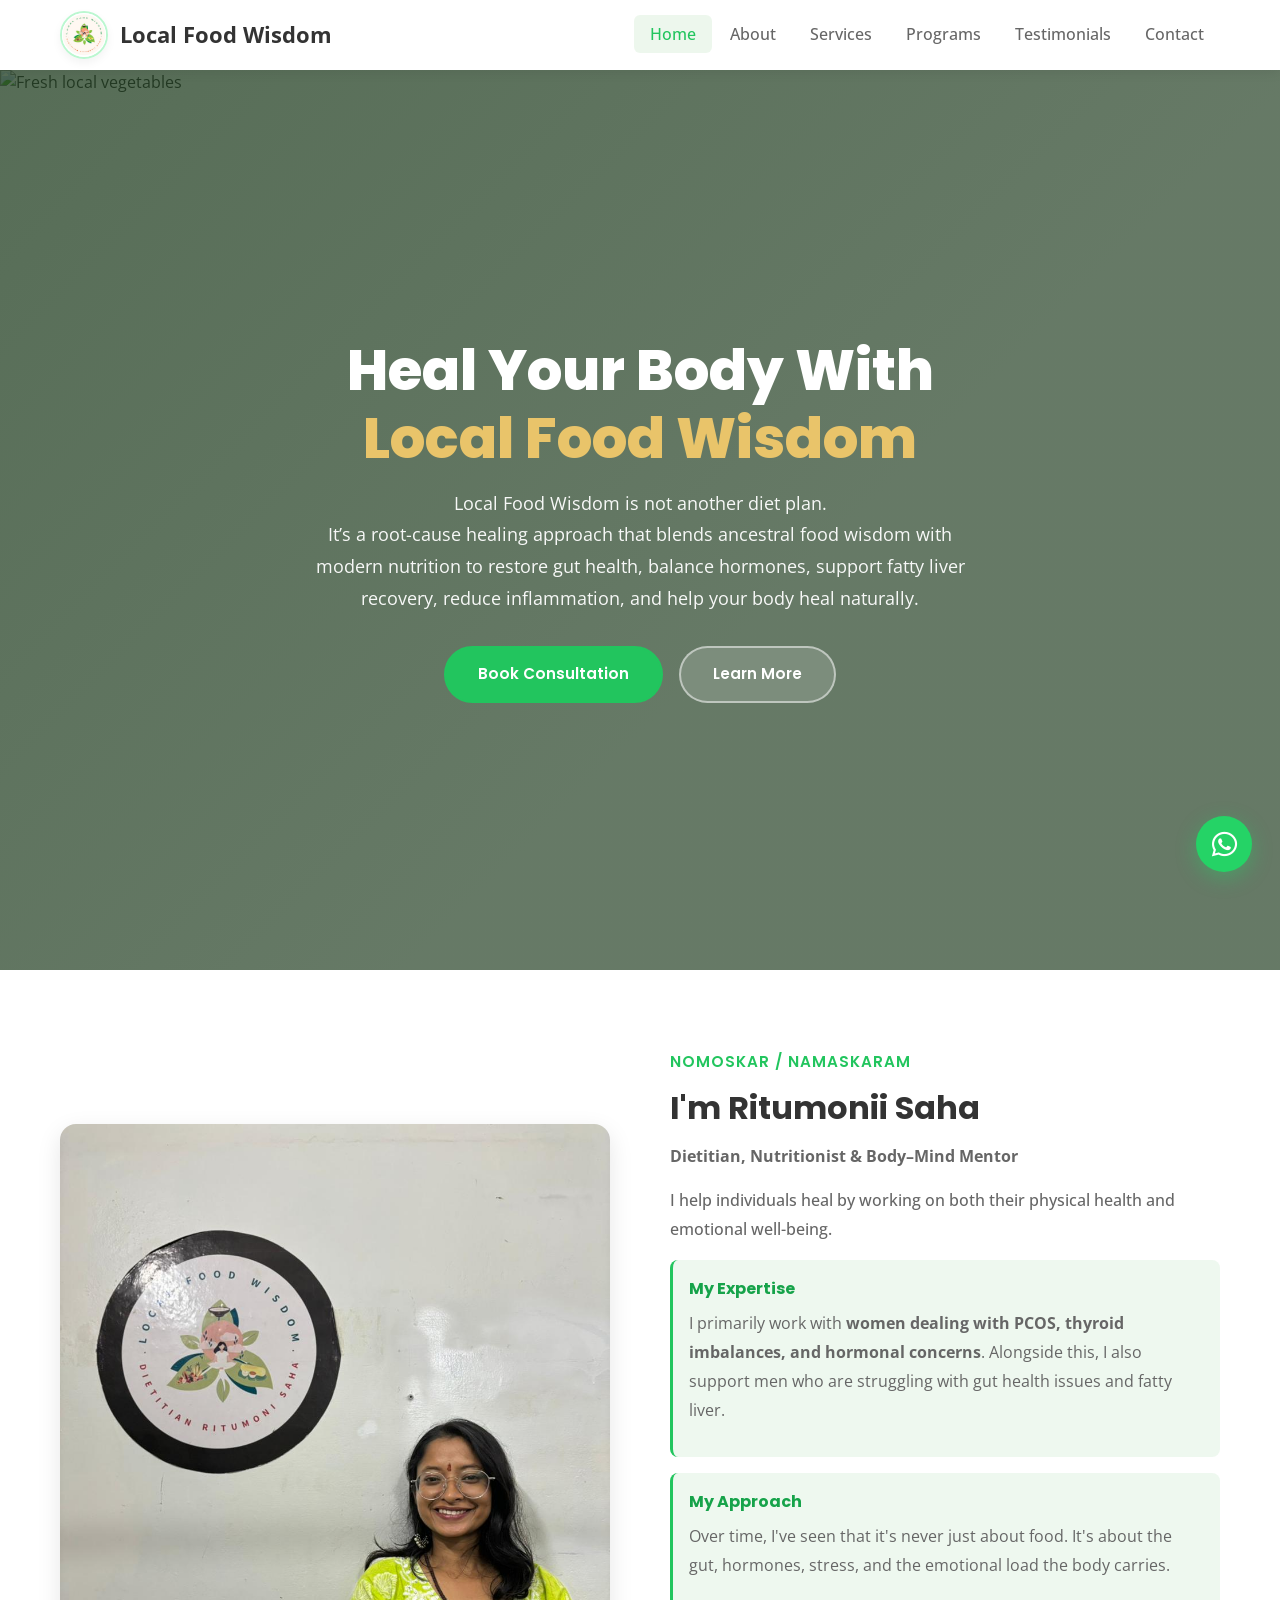
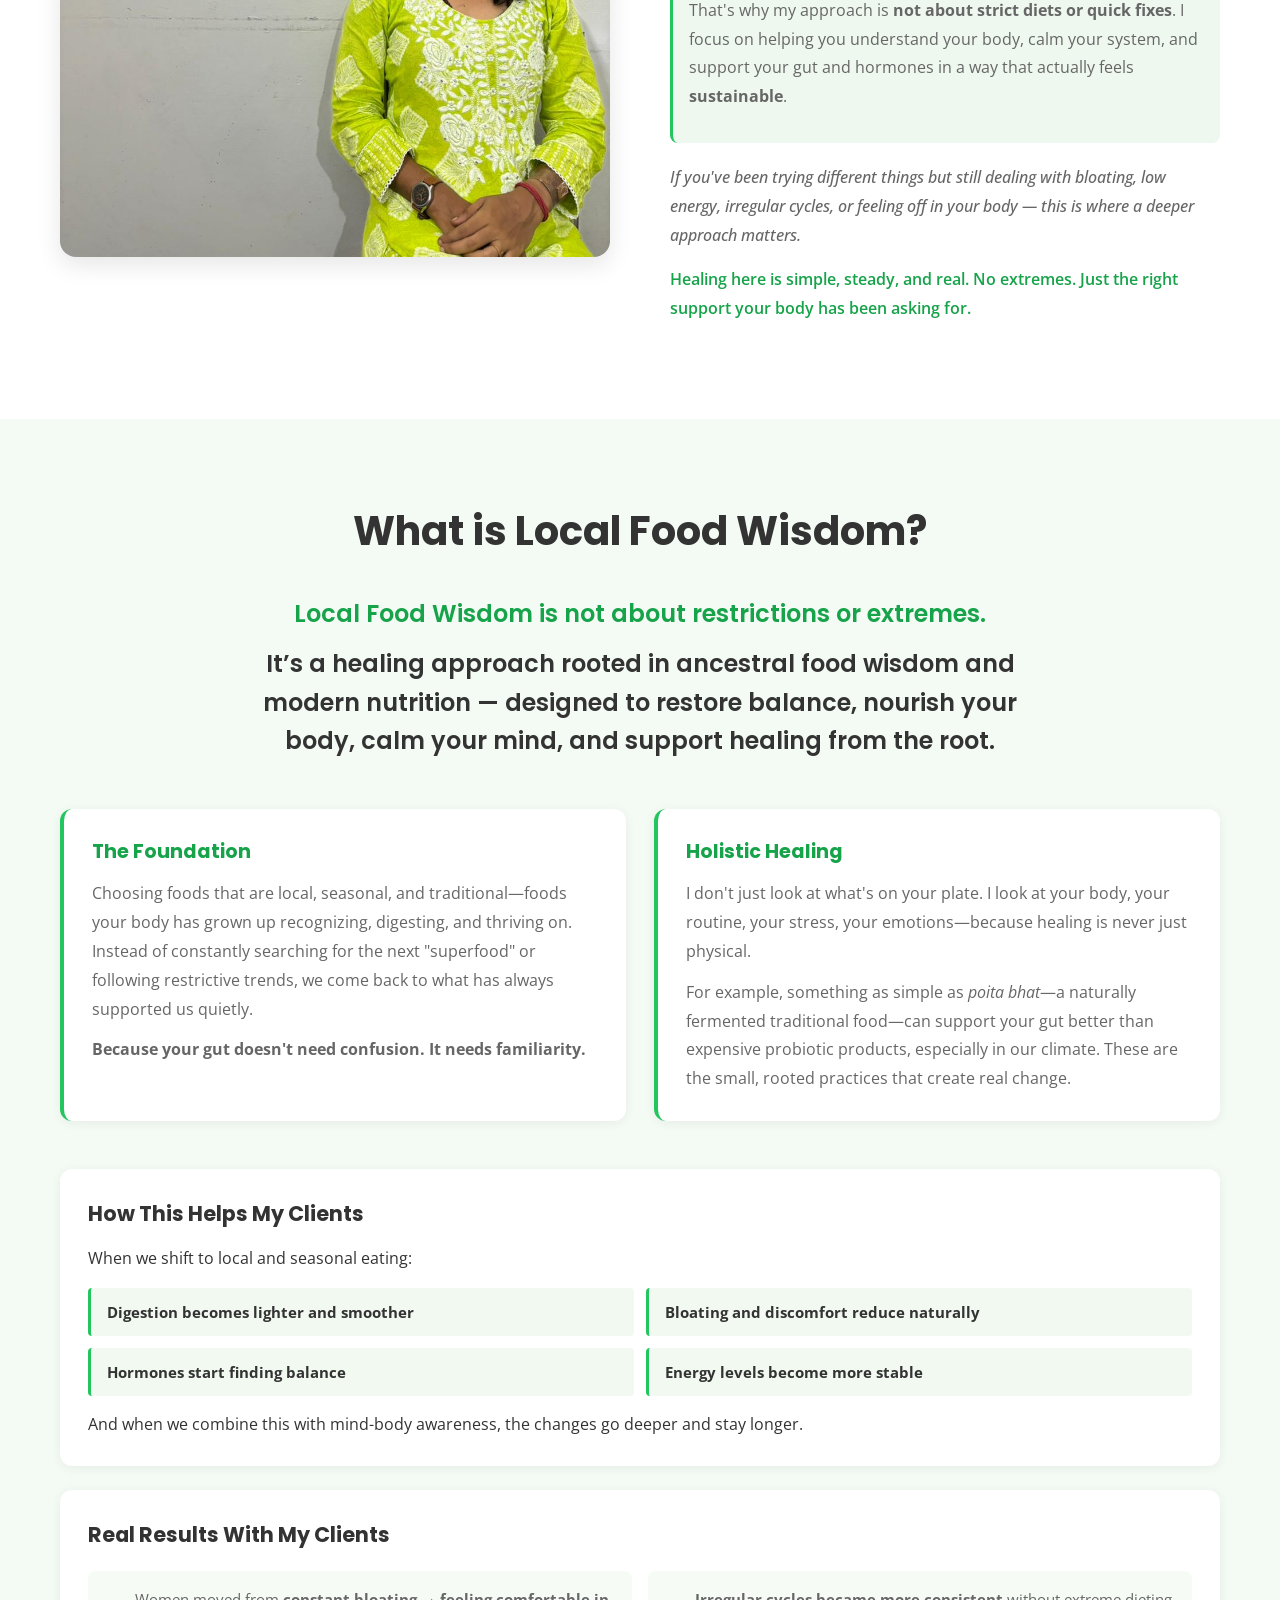
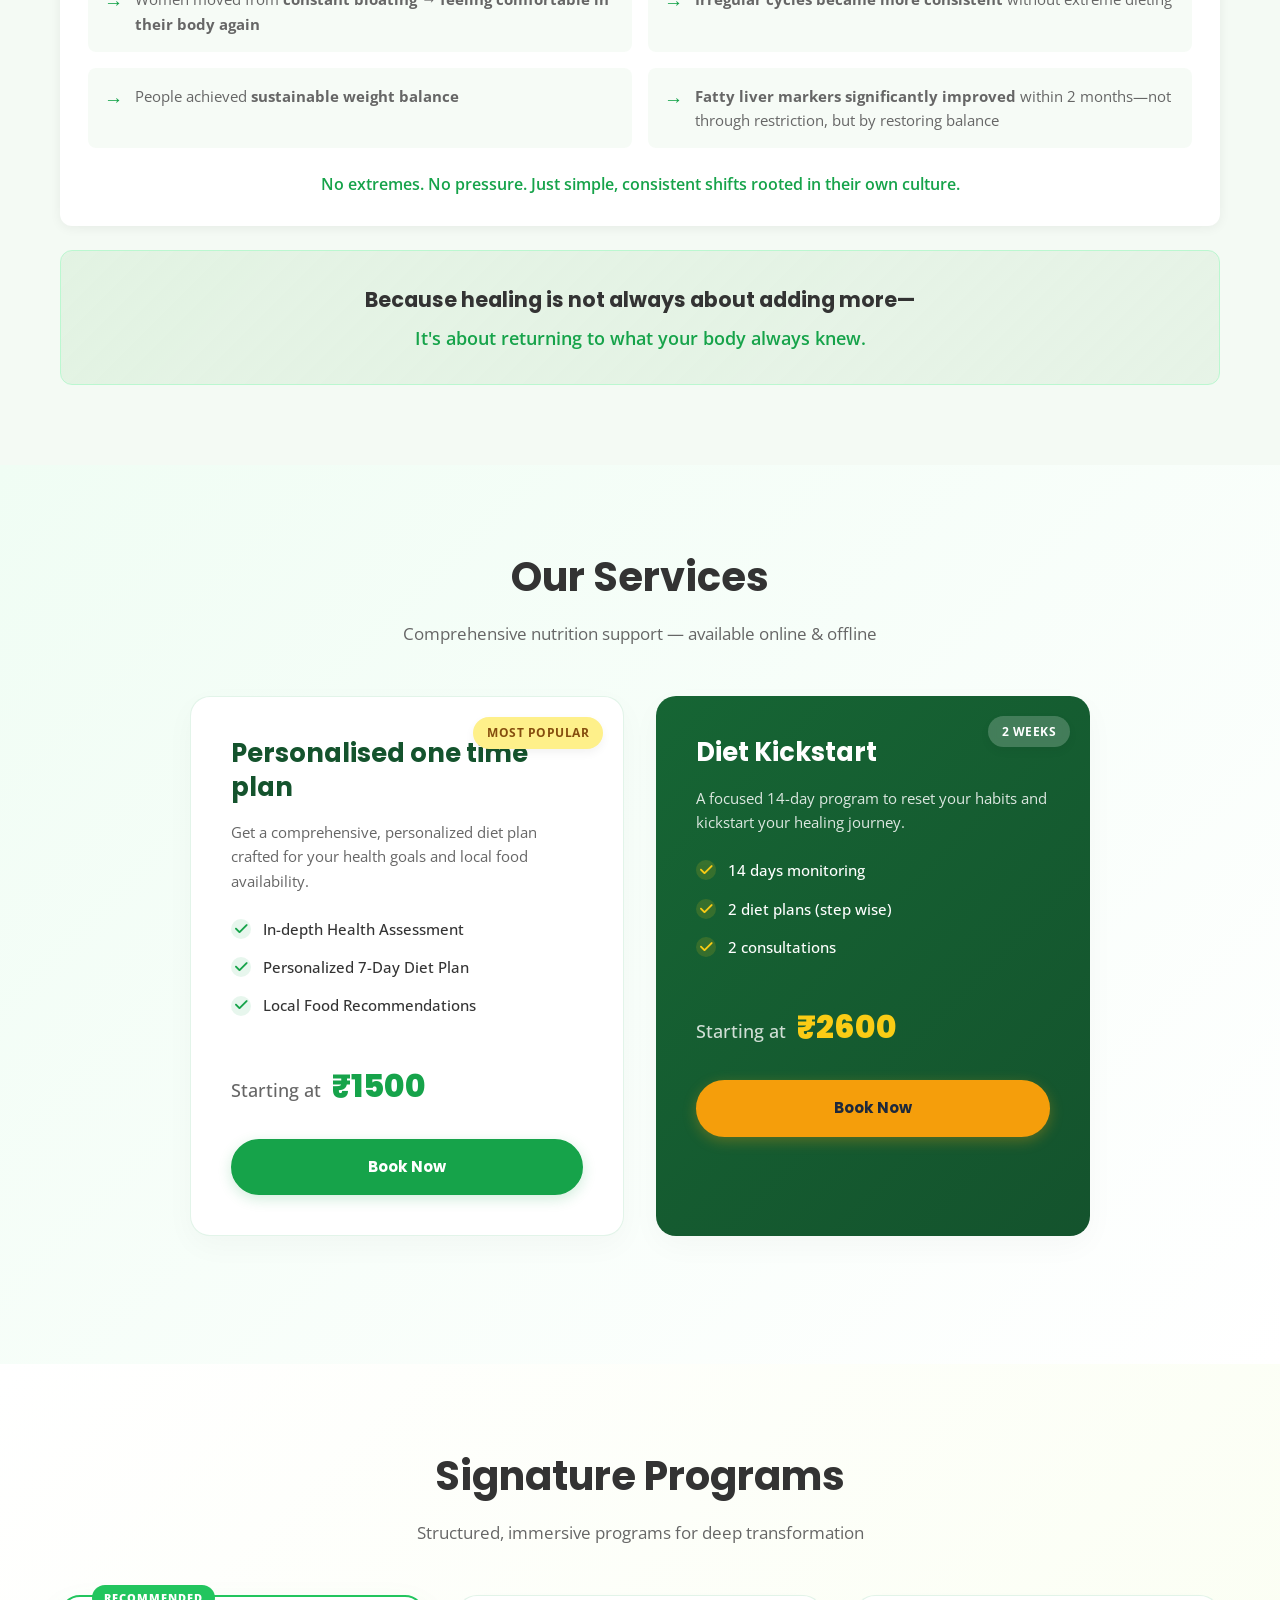
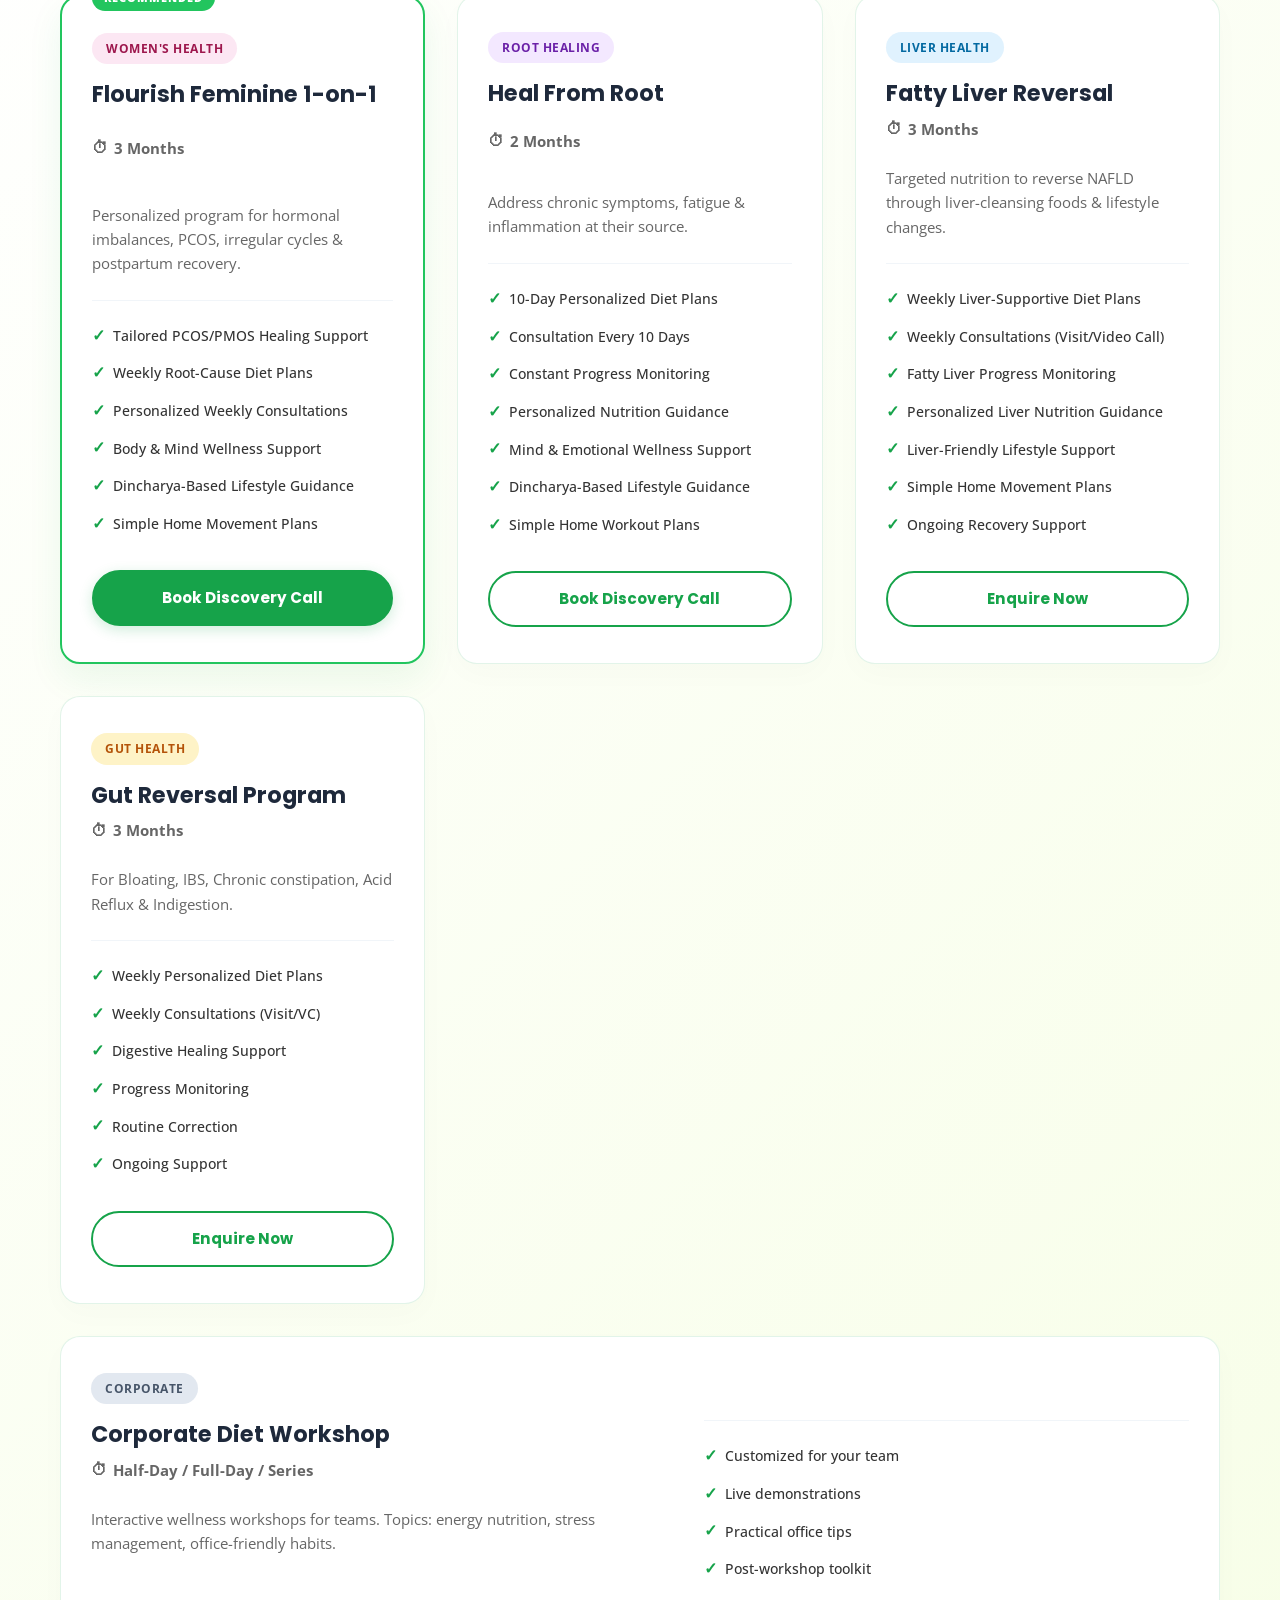
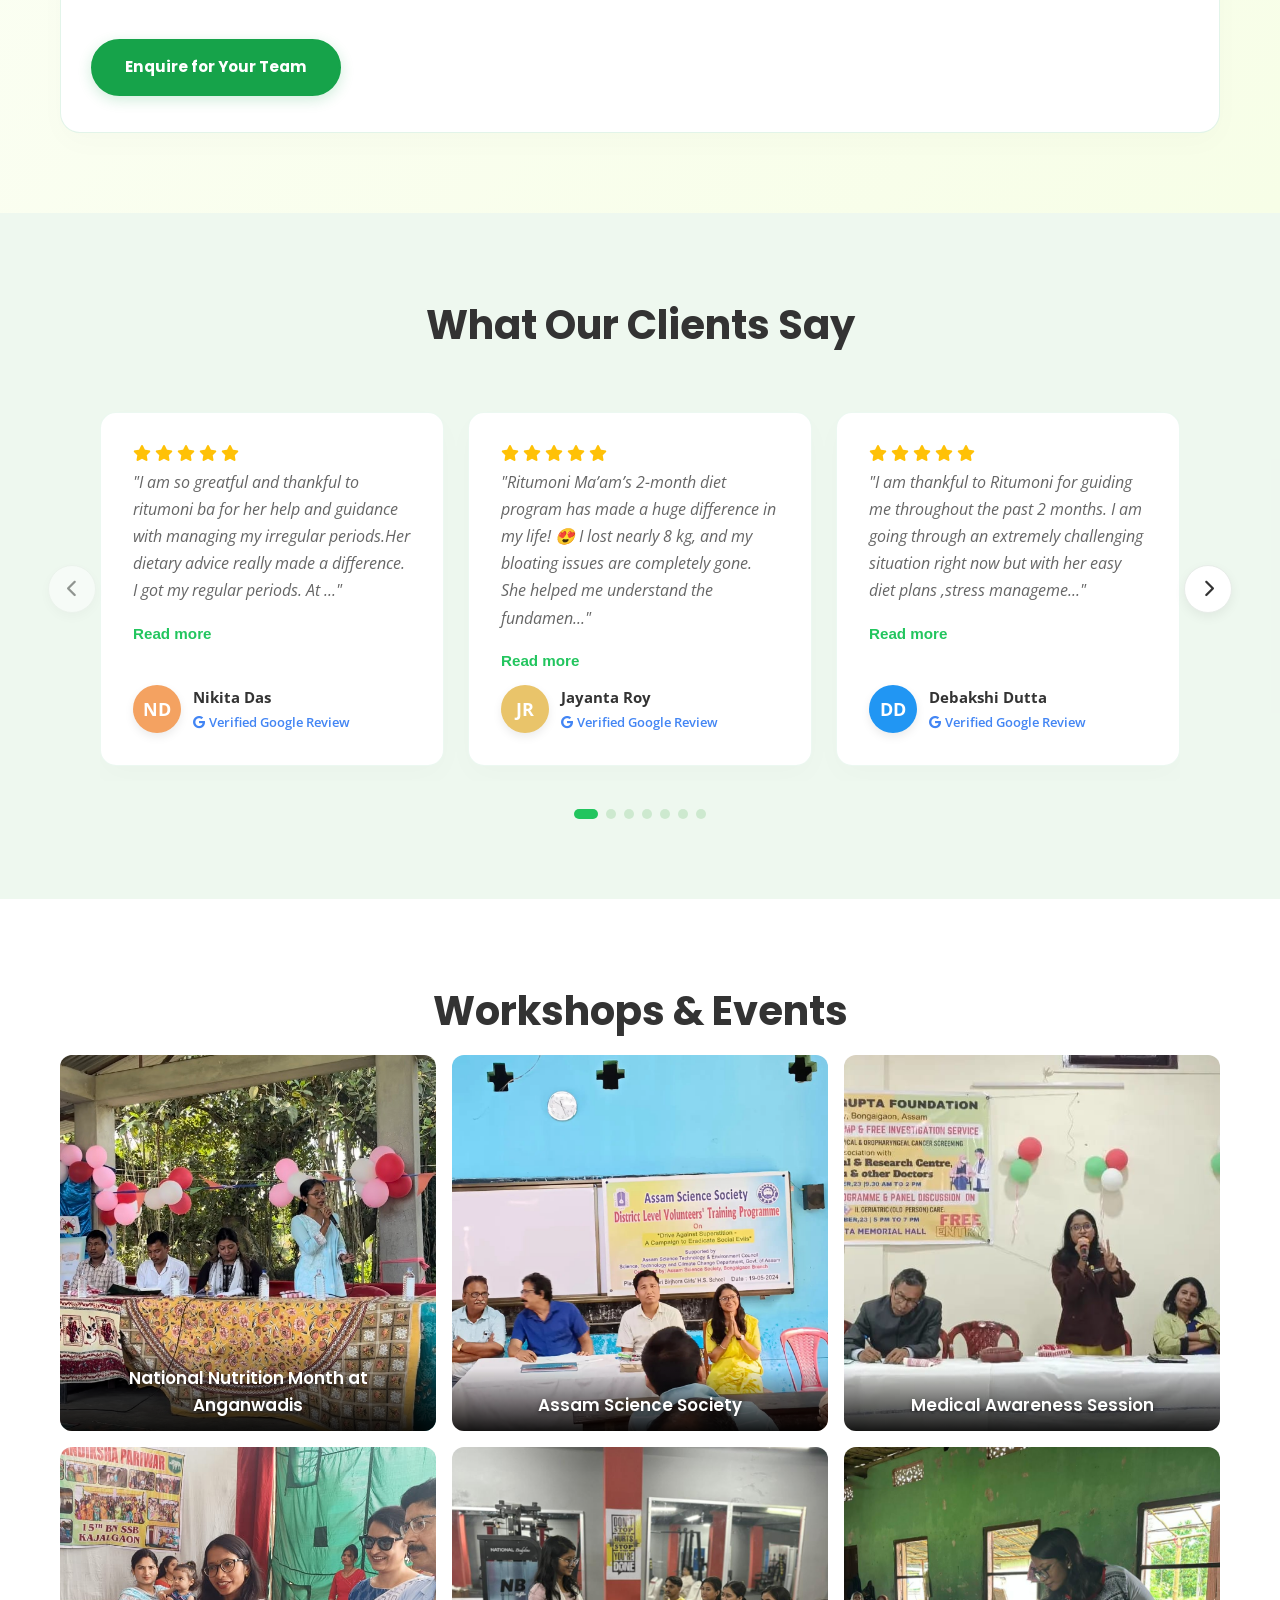
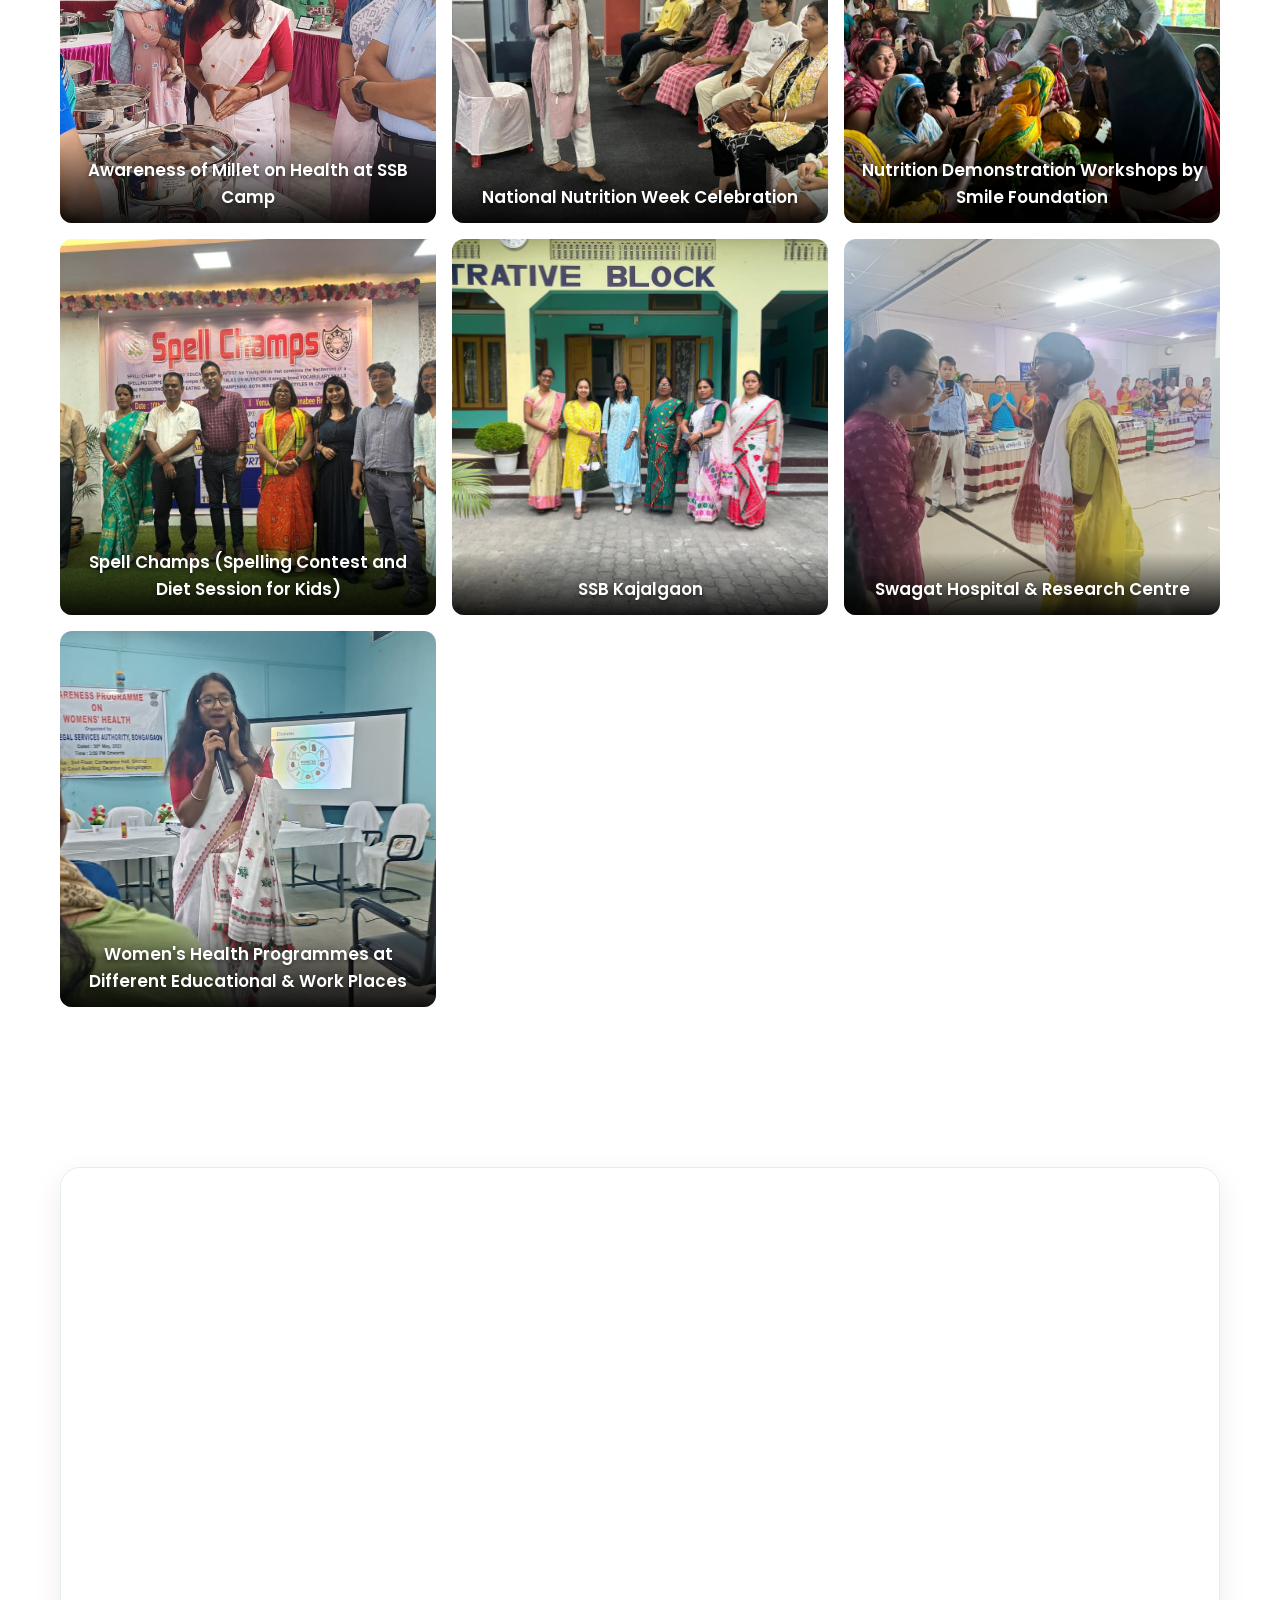
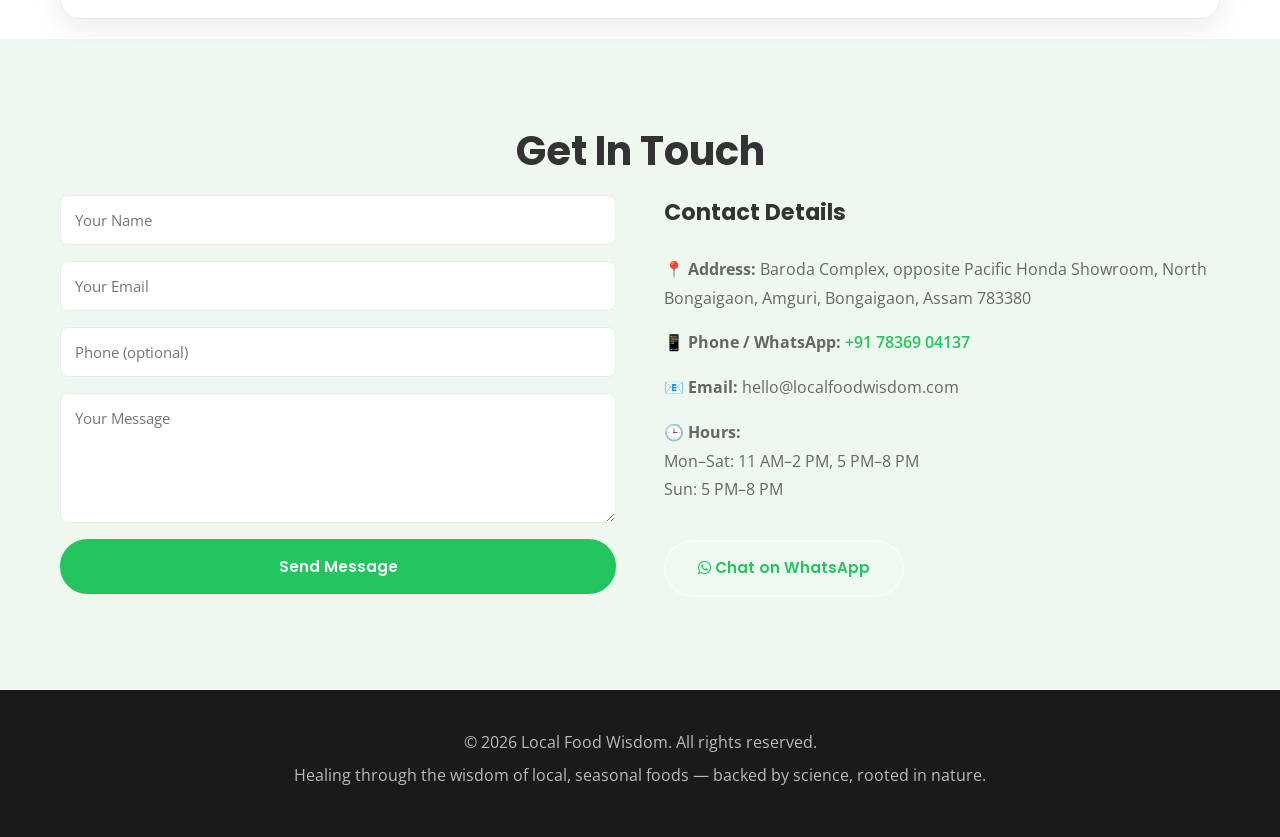
==== commit 055e45a6: "Add cache-busting version queries to style.css and script.js in index.html" ====
--- a/index.html
+++ b/index.html
@@ -10,7 +10,7 @@
   <link rel="preconnect" href="https://fonts.gstatic.com" crossorigin>
   <link href="https://fonts.googleapis.com/css2?family=Poppins:wght@300;400;500;600;700;800&family=Open+Sans:wght@300;400;600&display=swap" rel="stylesheet">
   <link rel="stylesheet" href="https://cdnjs.cloudflare.com/ajax/libs/font-awesome/6.5.0/css/all.min.css">
-  <link rel="stylesheet" href="style.css">
+  <link rel="stylesheet" href="style.css?v=2.1">
 </head>
 <body>
 
@@ -871,6 +871,6 @@
   <i class="fas fa-arrow-up"></i>
 </button>
 
-<script src="script.js"></script>
+<script src="script.js?v=2.1"></script>
 </body>
 </html>
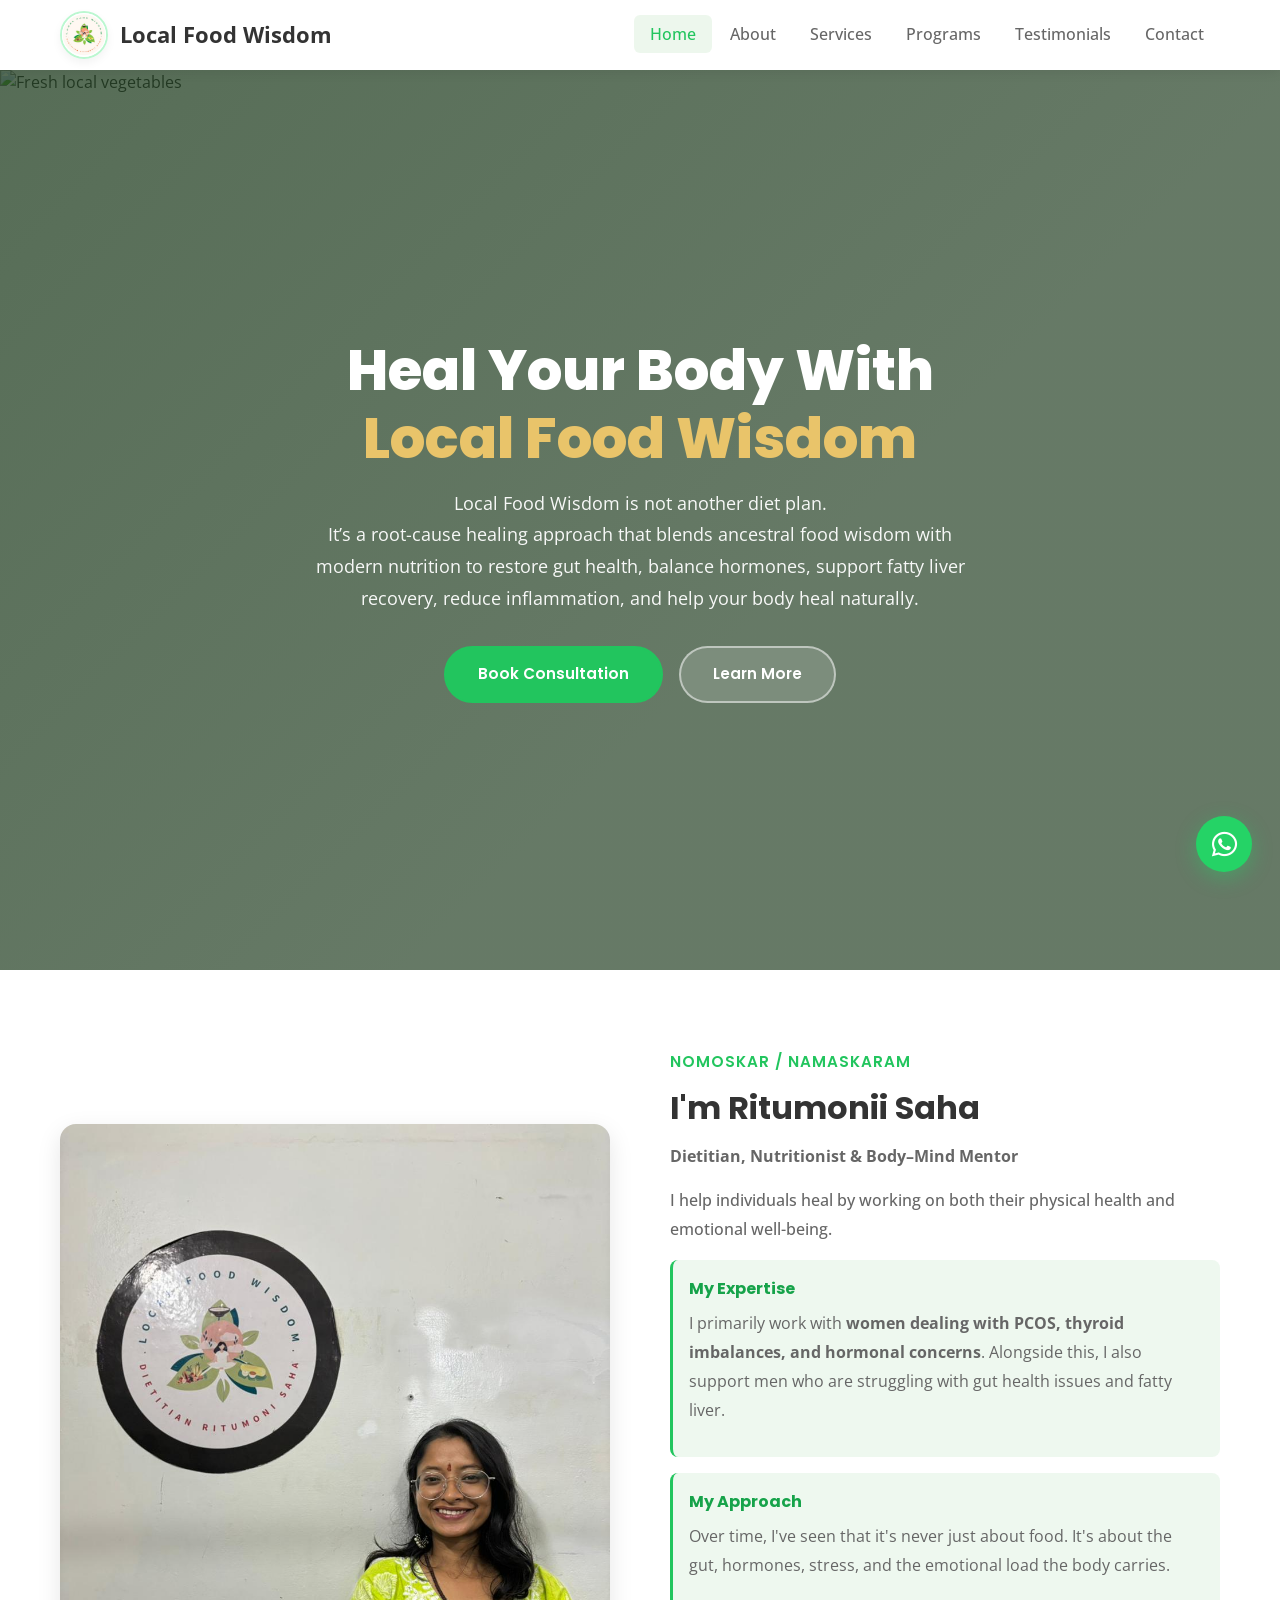
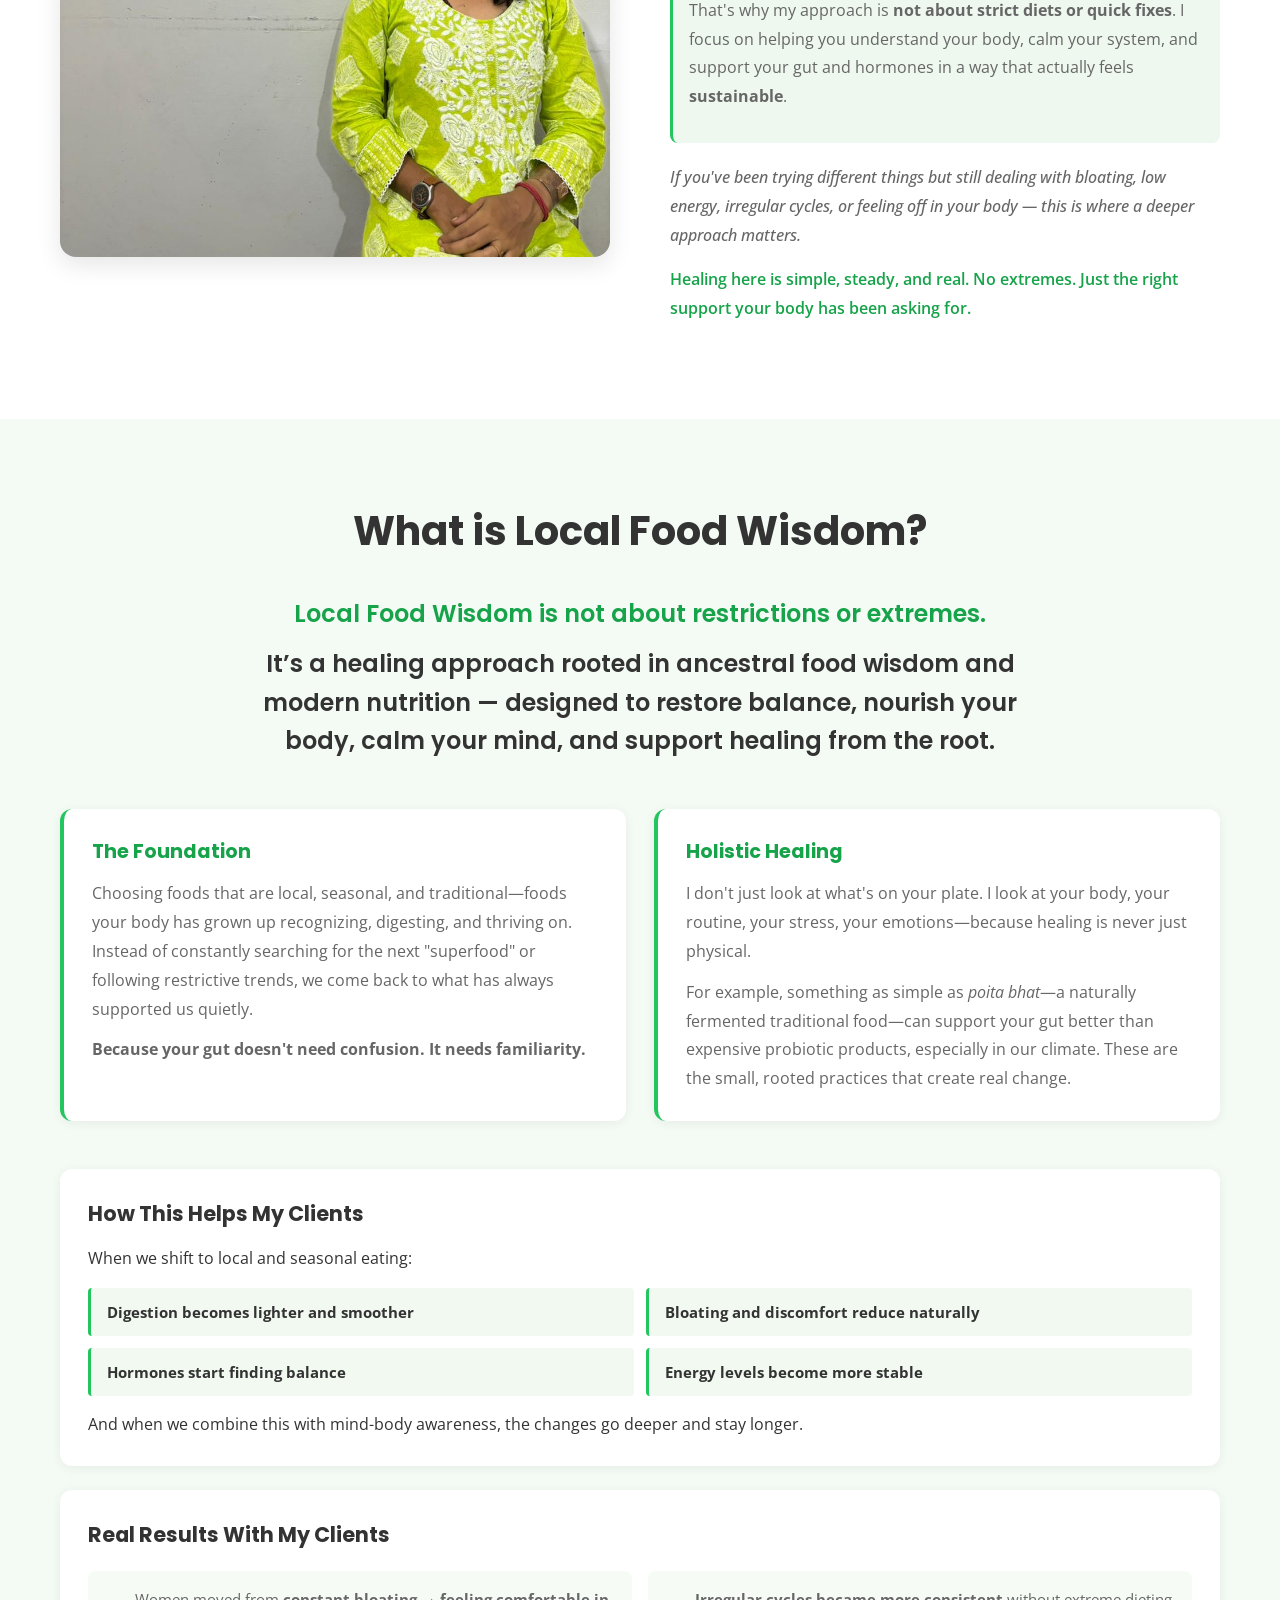
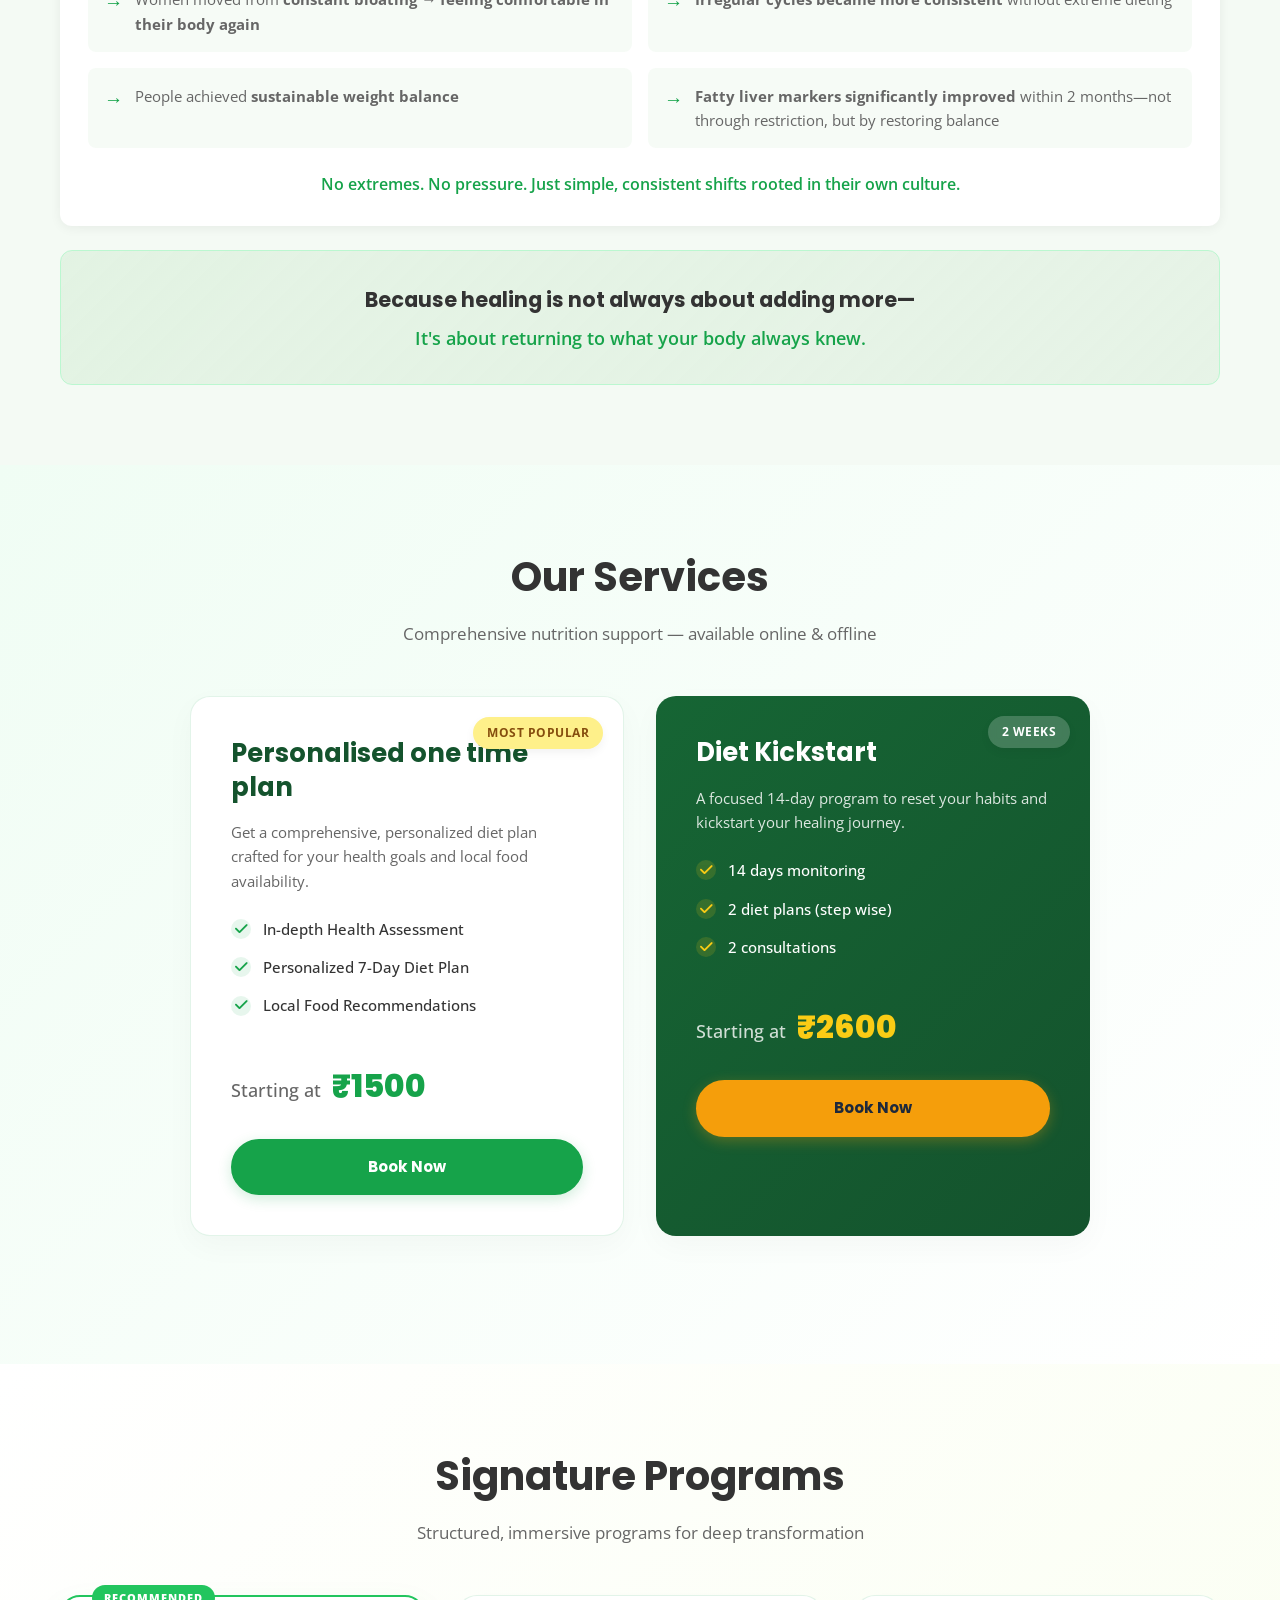
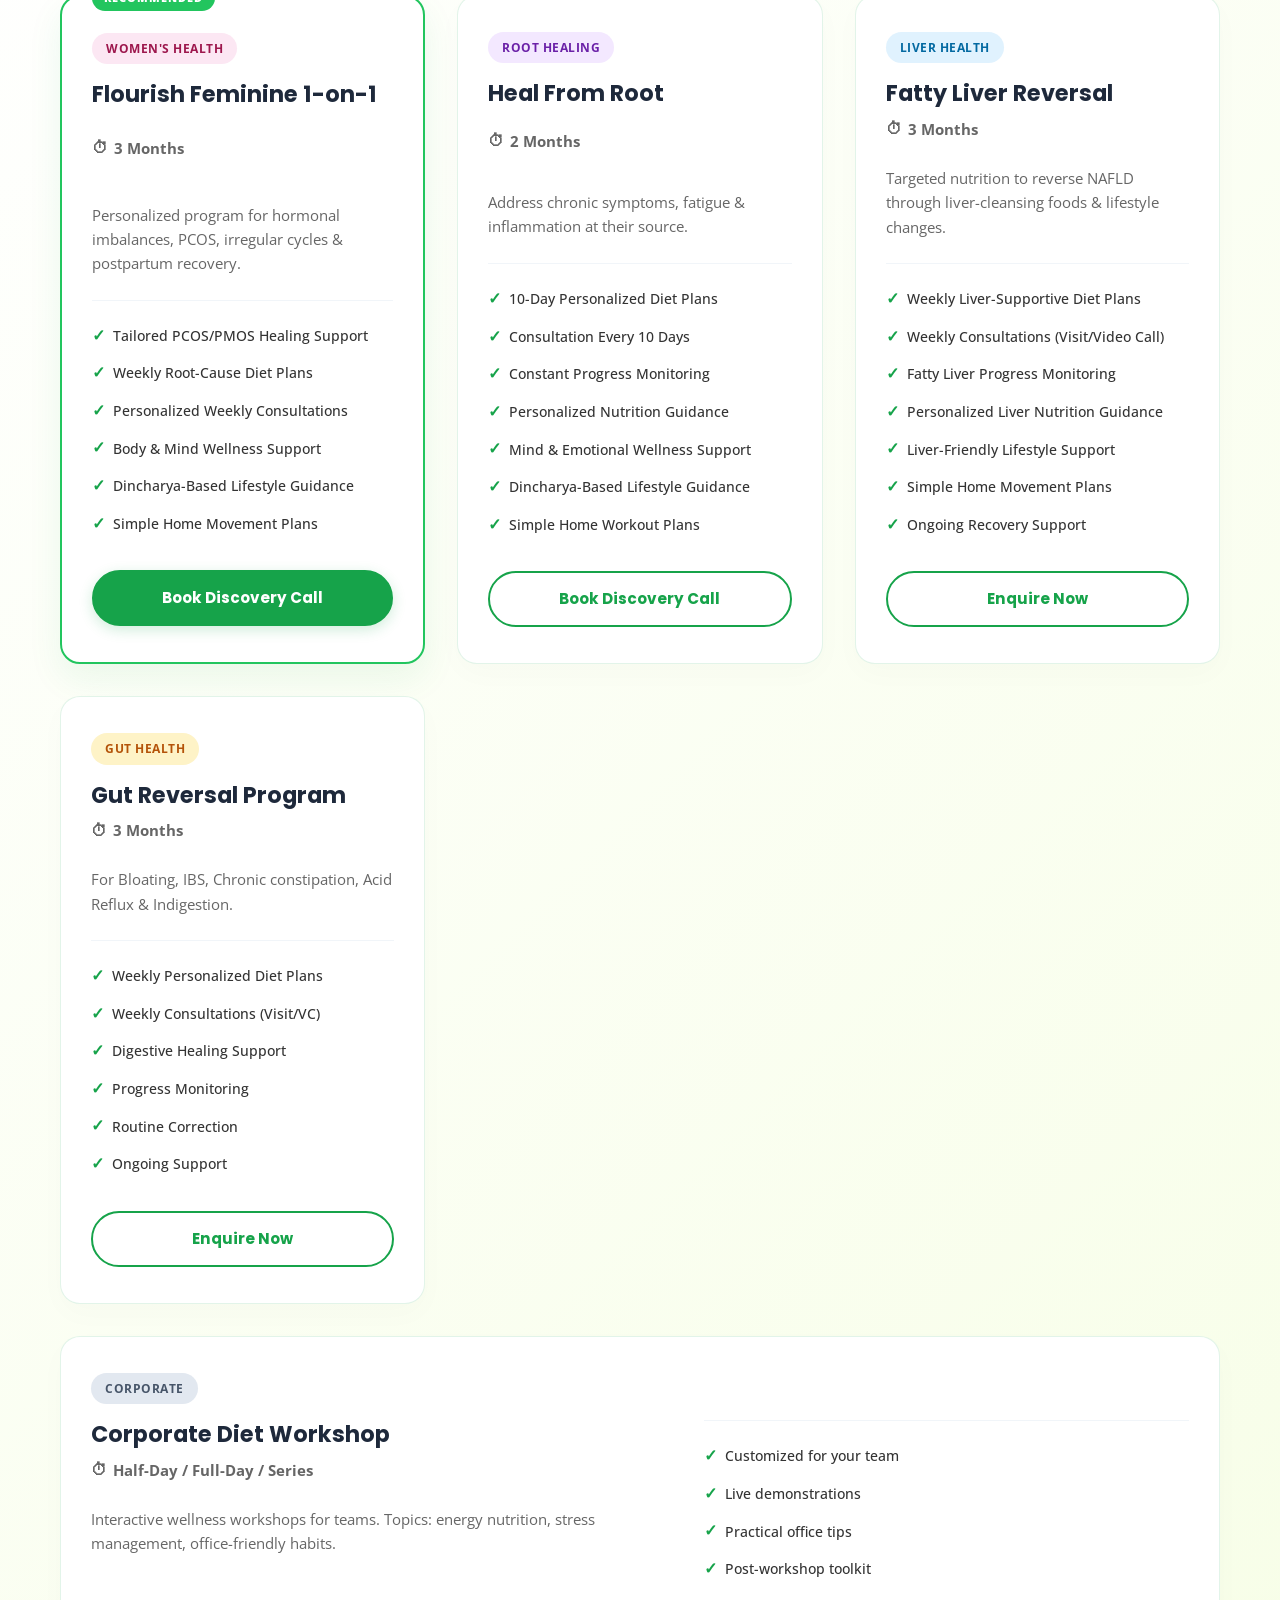
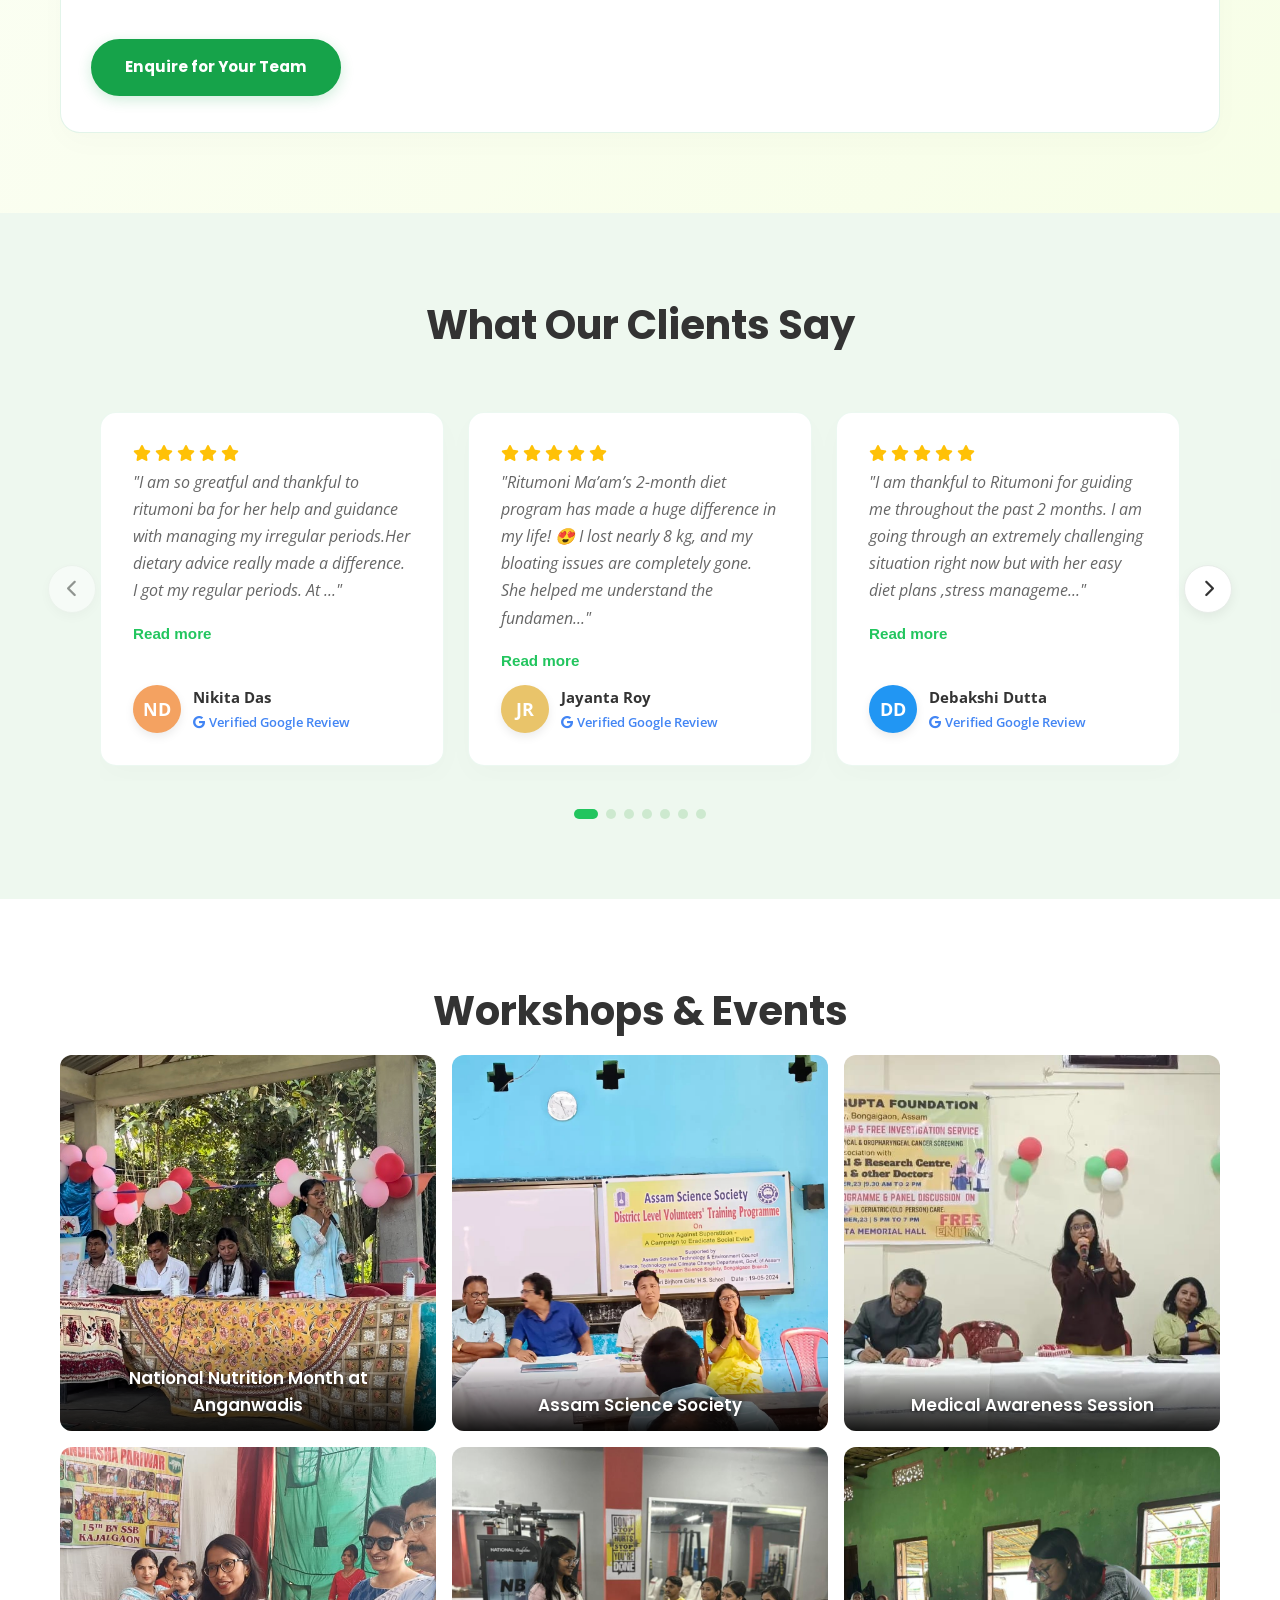
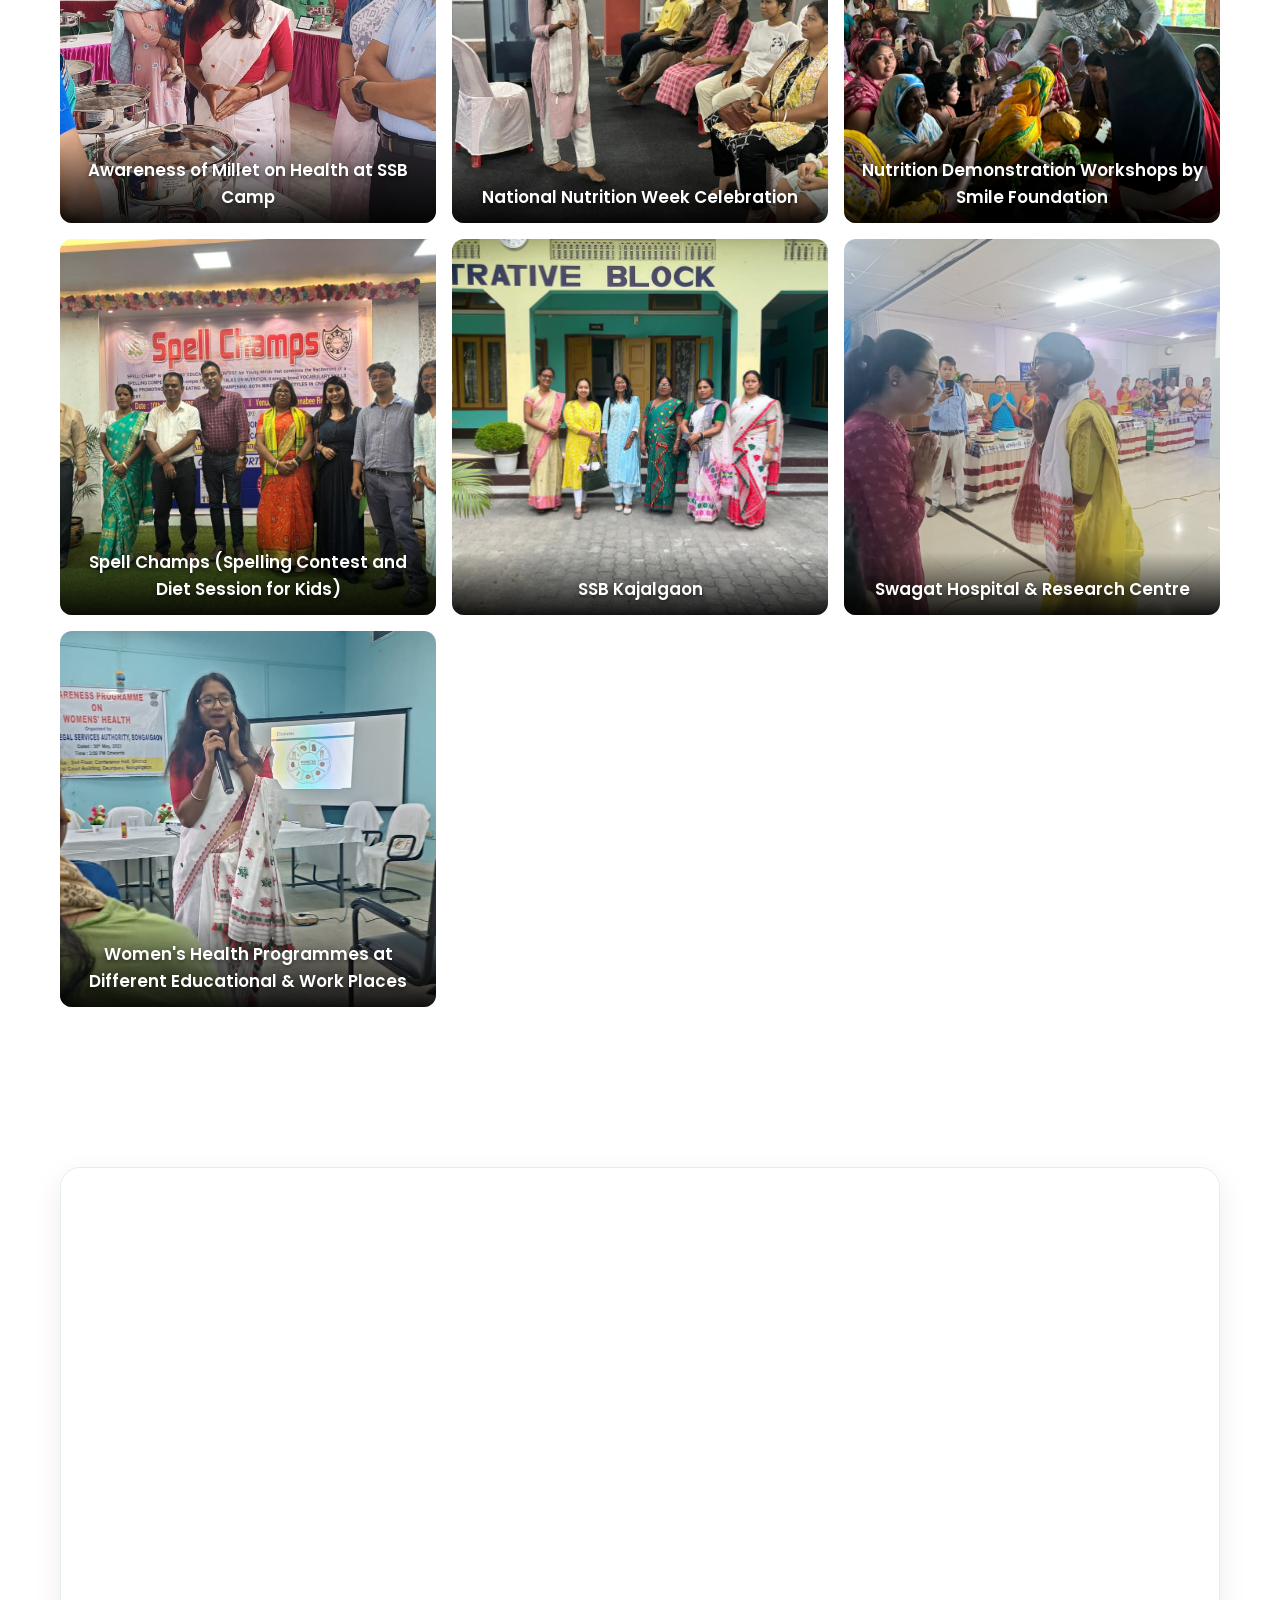
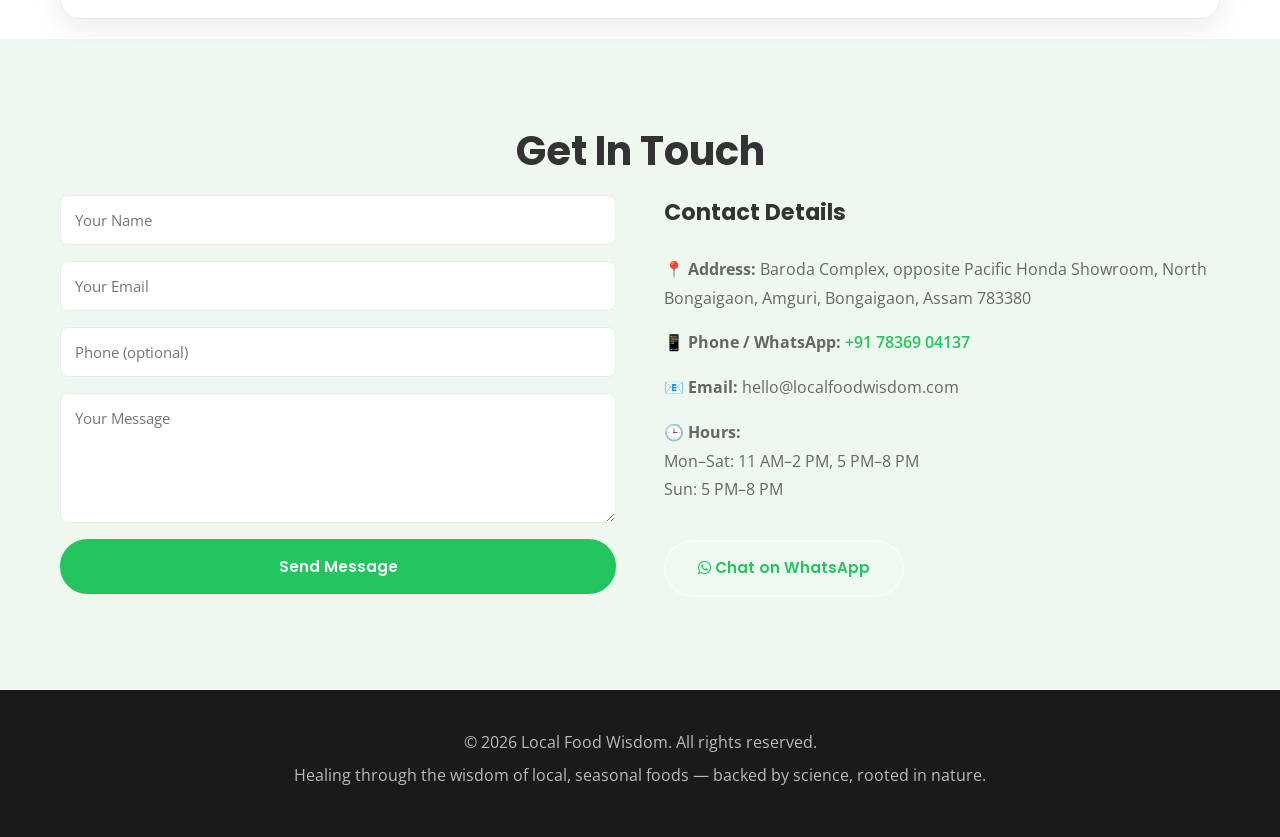
==== commit 3597bbb1: "Revert query parameters on assets to fix Vite bundling on Vercel" ====
--- a/index.html
+++ b/index.html
@@ -10,7 +10,7 @@
   <link rel="preconnect" href="https://fonts.gstatic.com" crossorigin>
   <link href="https://fonts.googleapis.com/css2?family=Poppins:wght@300;400;500;600;700;800&family=Open+Sans:wght@300;400;600&display=swap" rel="stylesheet">
   <link rel="stylesheet" href="https://cdnjs.cloudflare.com/ajax/libs/font-awesome/6.5.0/css/all.min.css">
-  <link rel="stylesheet" href="style.css?v=2.1">
+  <link rel="stylesheet" href="style.css">
 </head>
 <body>
 
@@ -871,6 +871,6 @@
   <i class="fas fa-arrow-up"></i>
 </button>
 
-<script src="script.js?v=2.1"></script>
+<script src="script.js"></script>
 </body>
 </html>
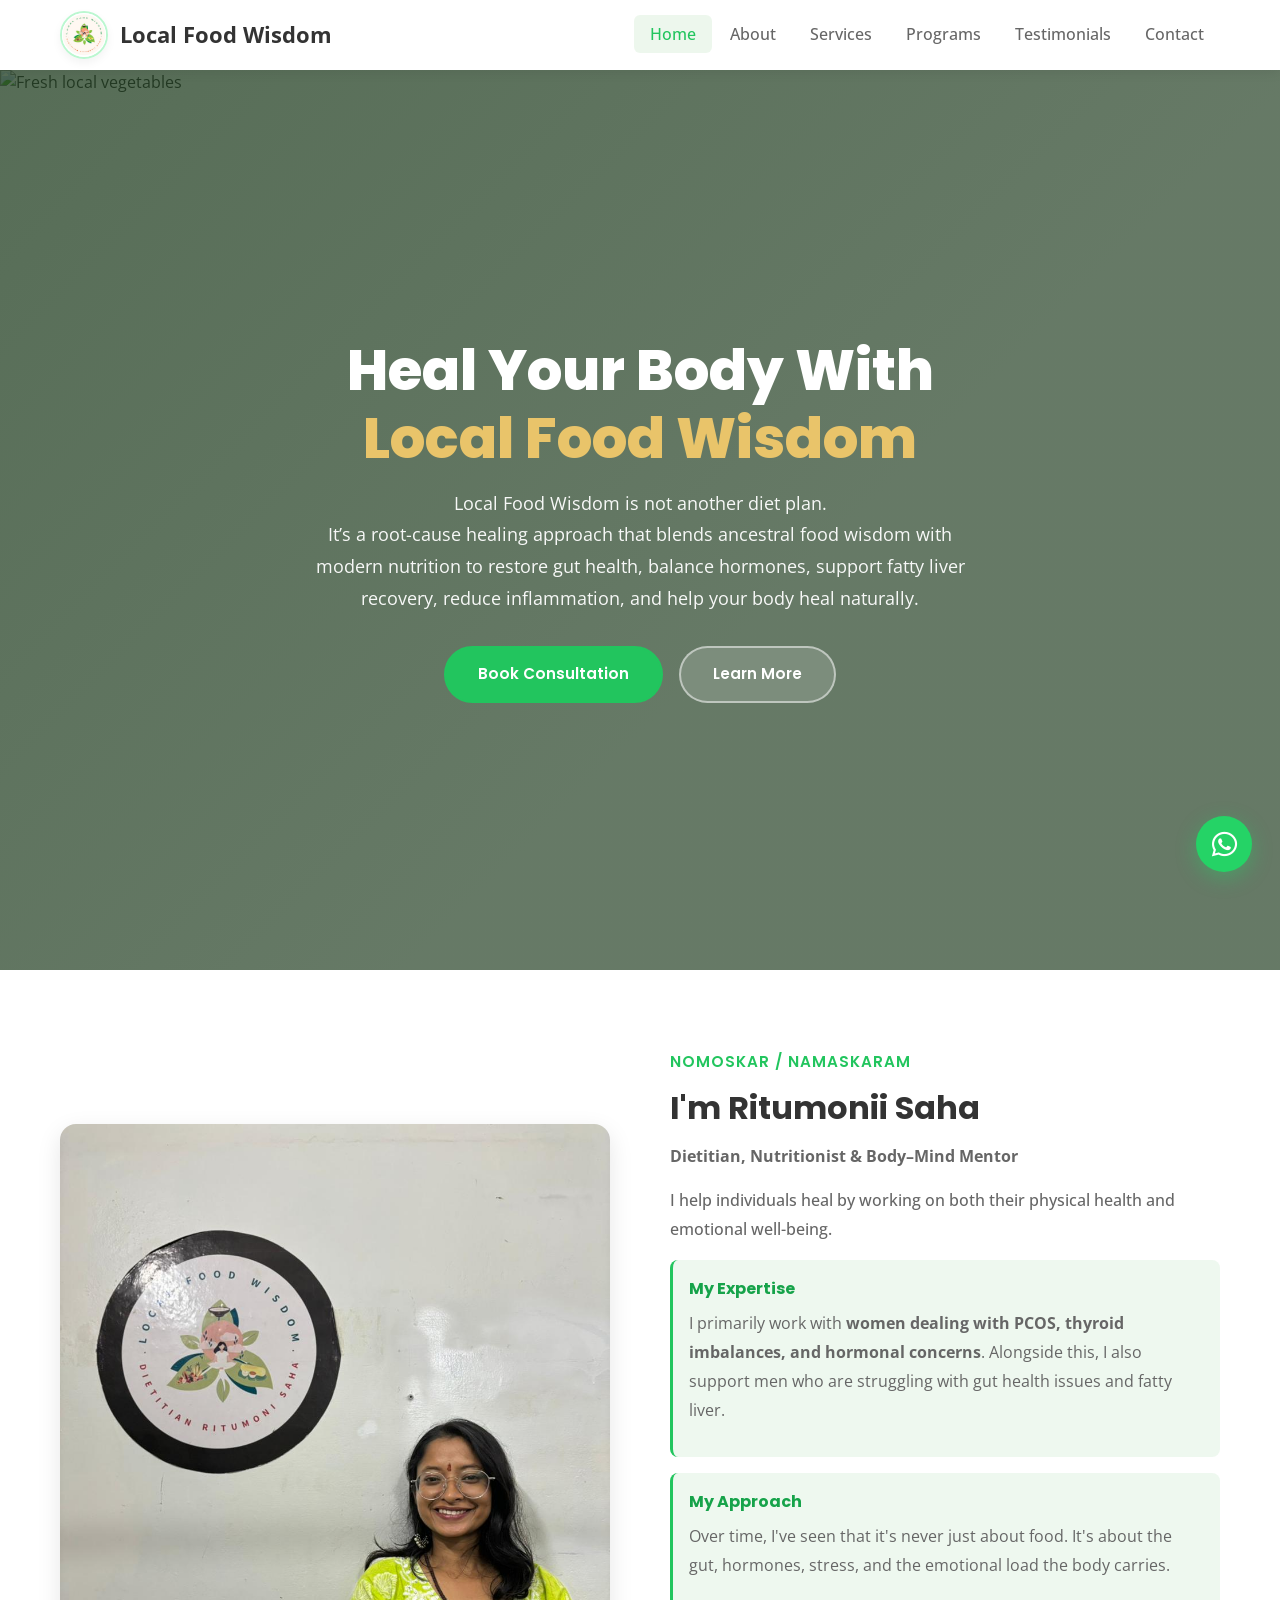
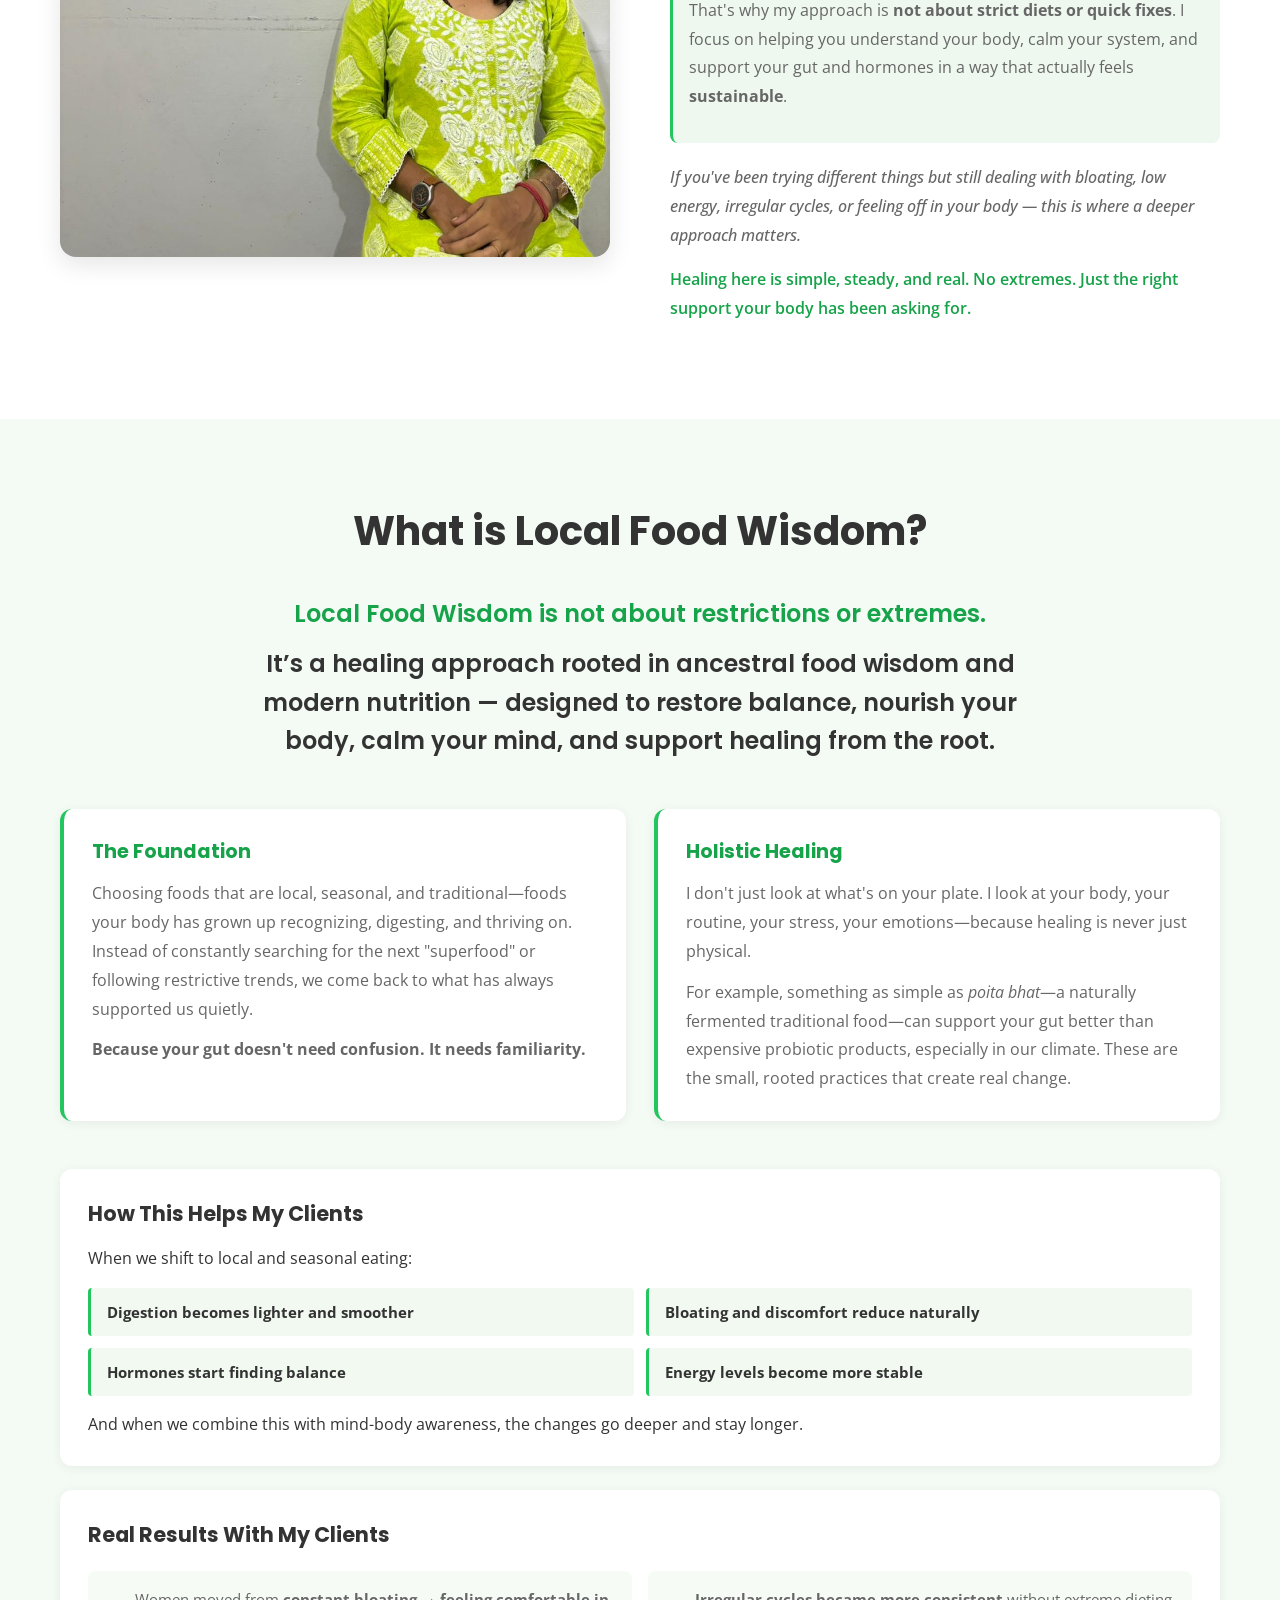
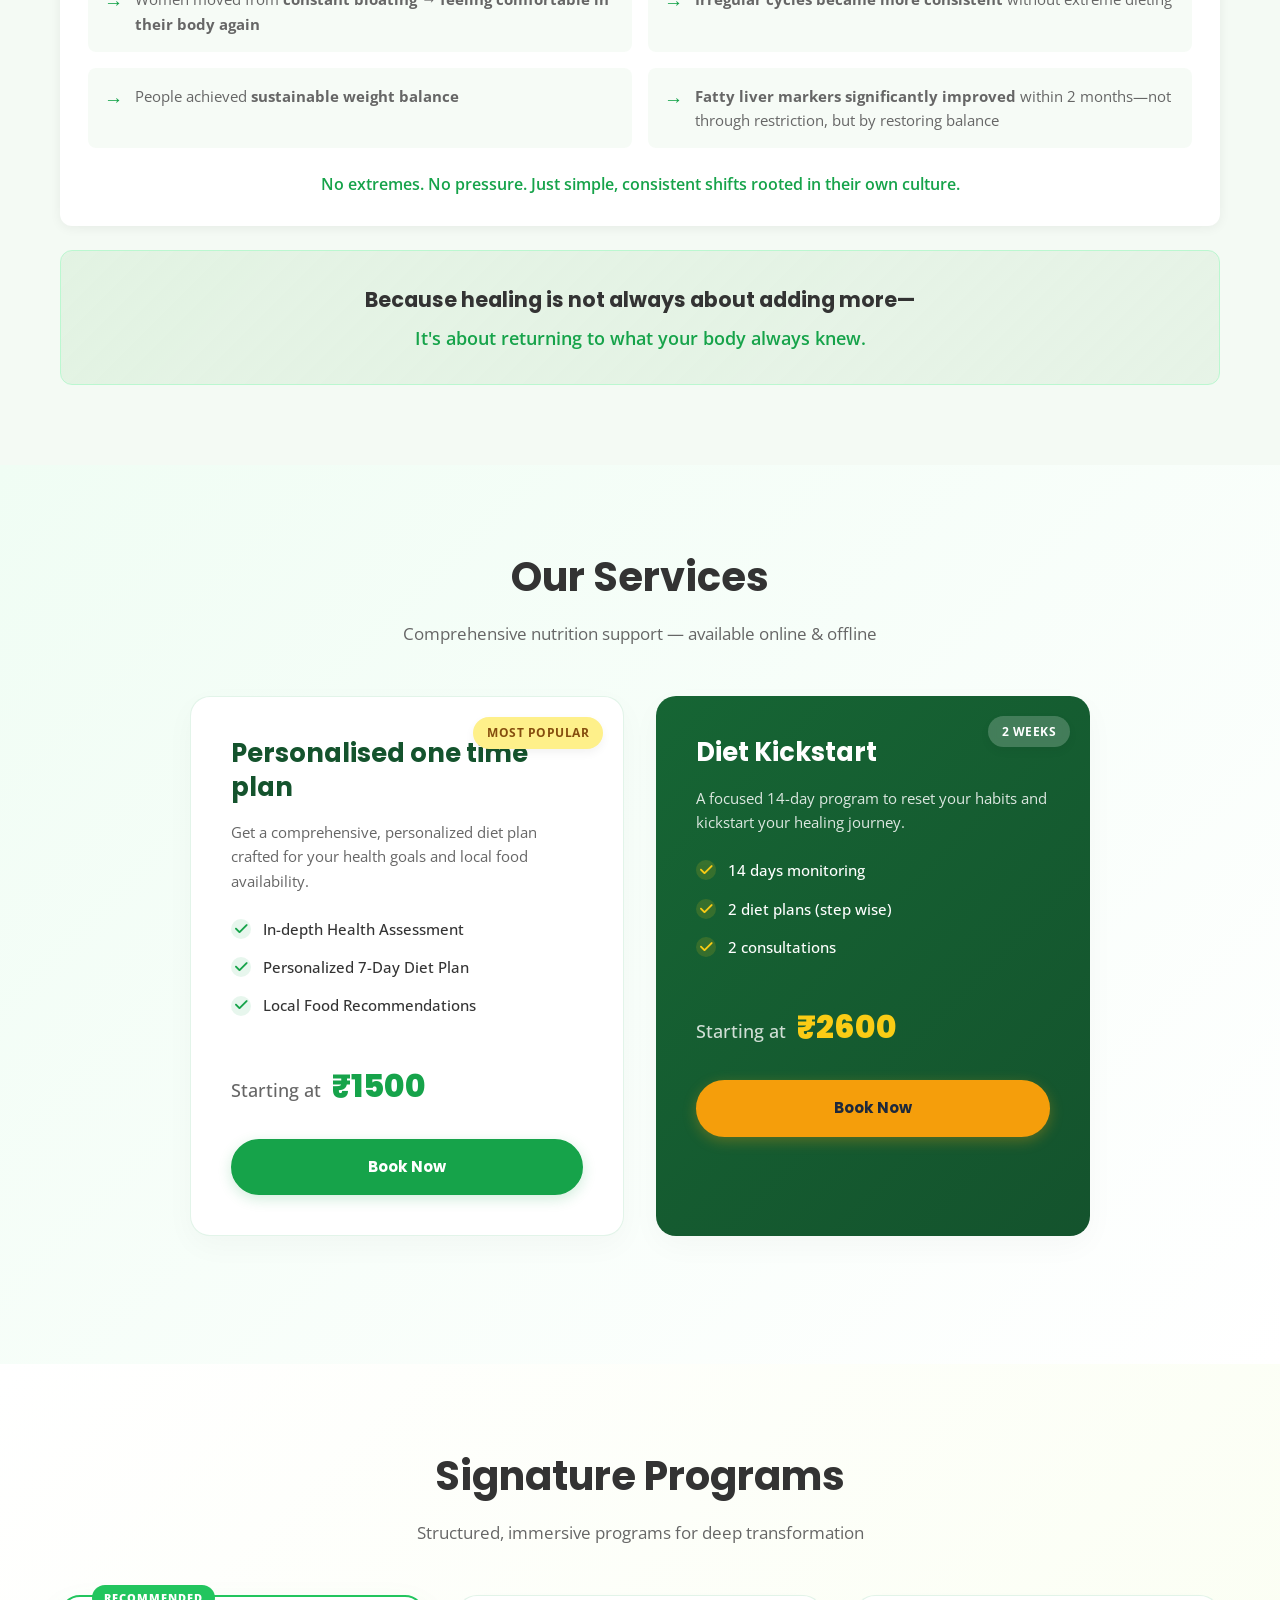
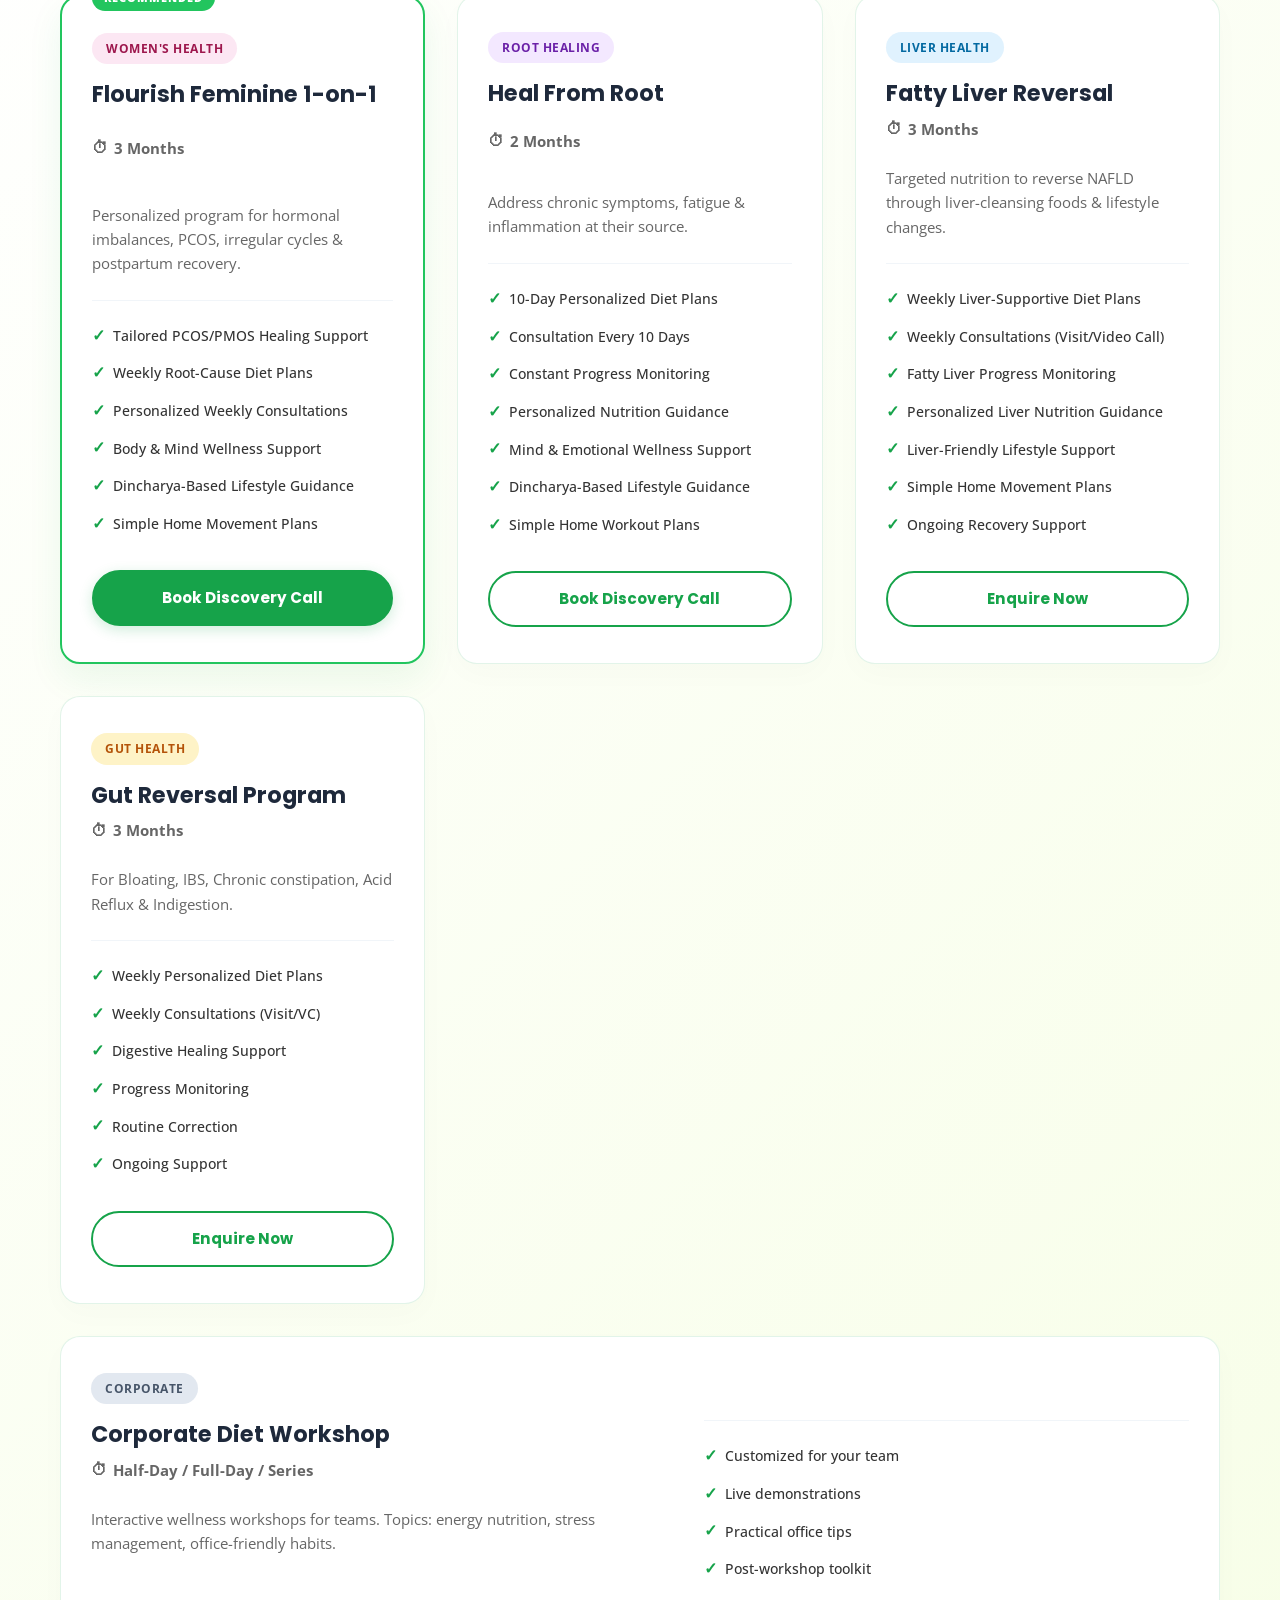
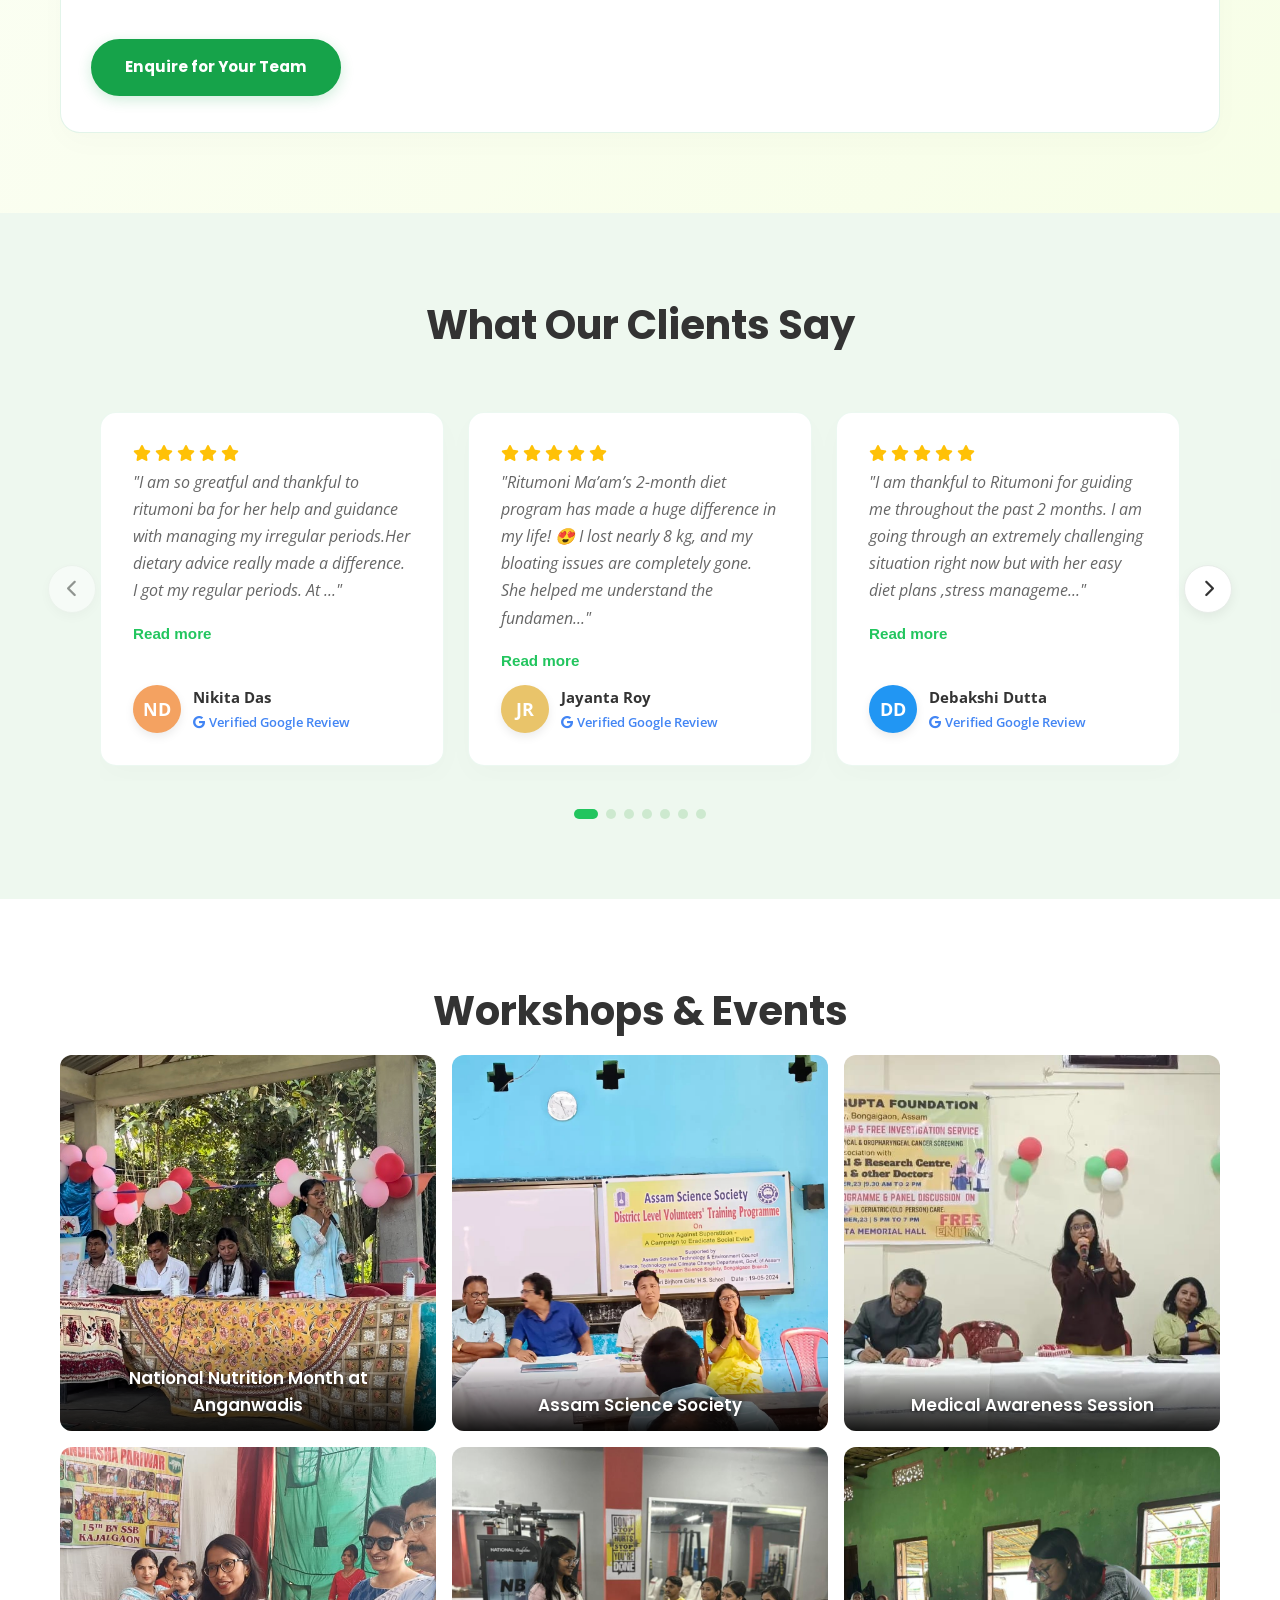
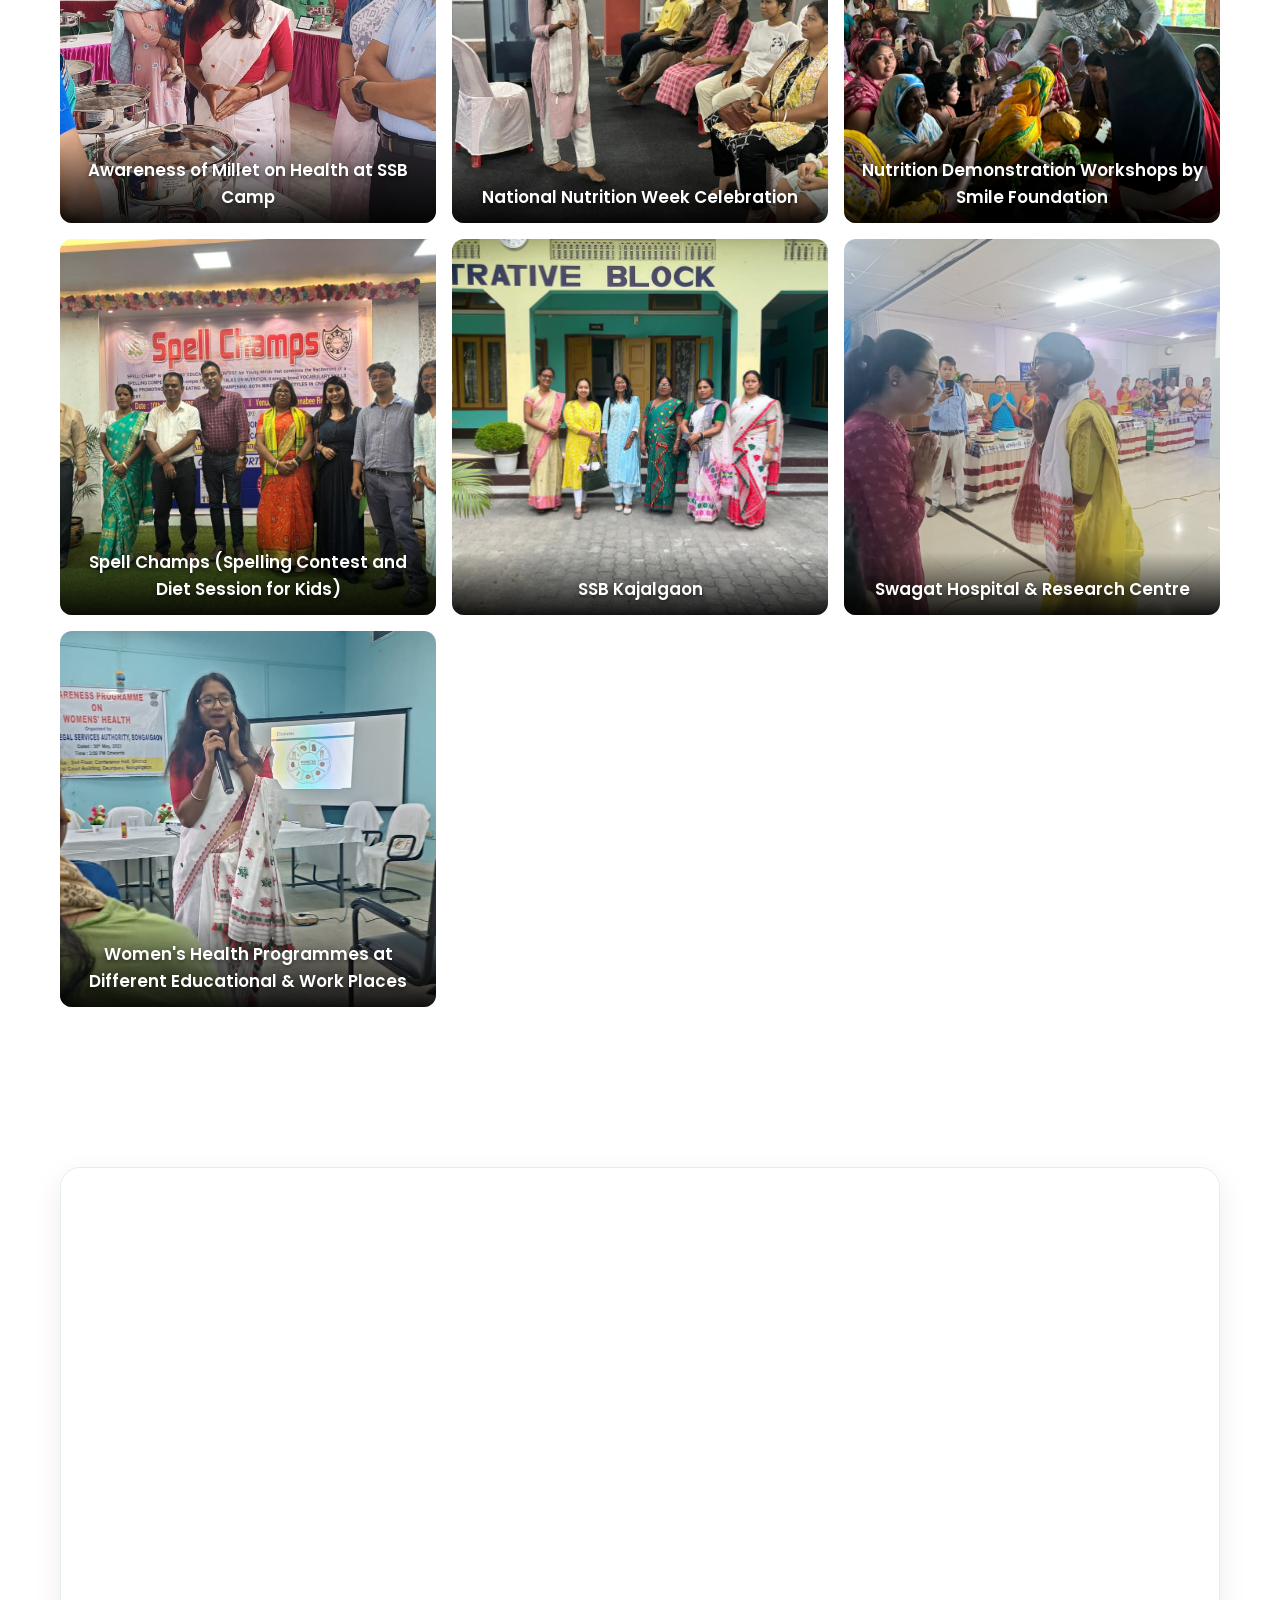
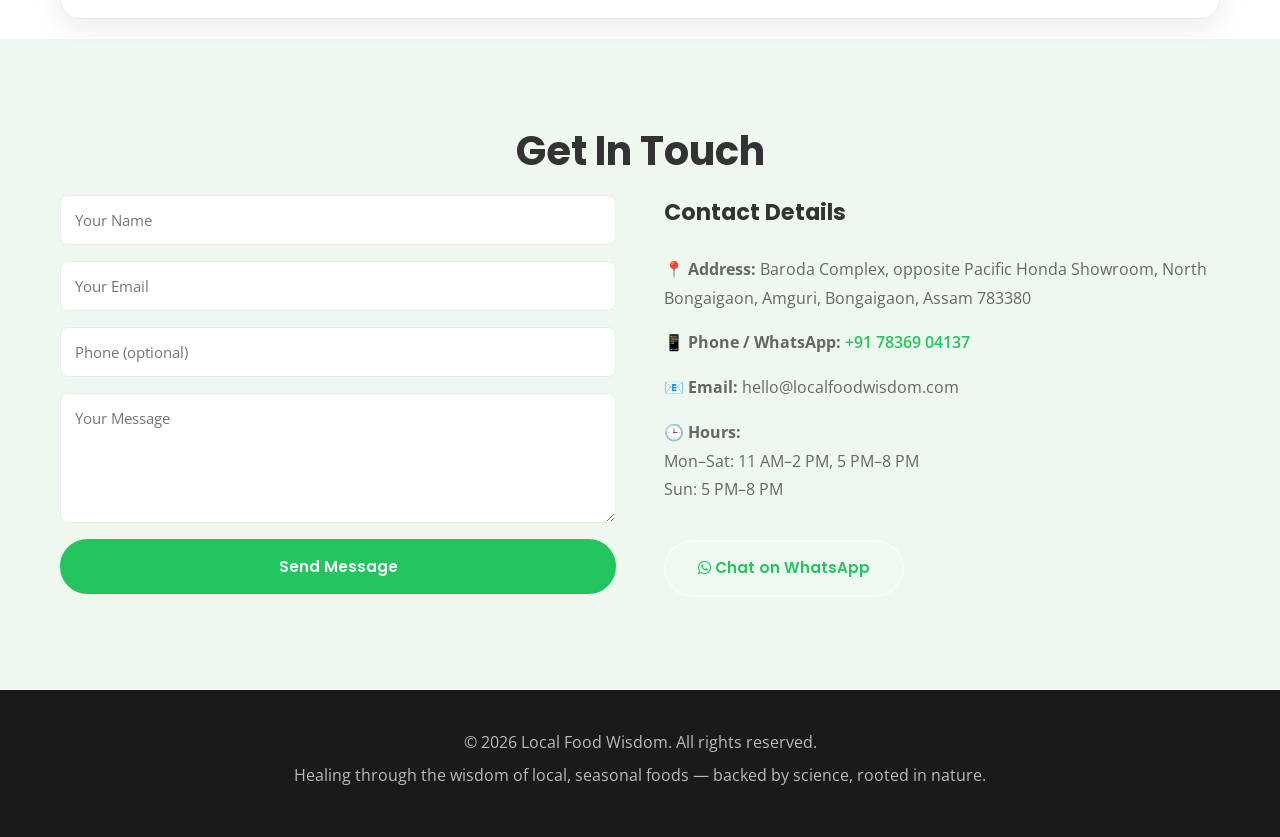
==== commit 7038301c: "Convert script tag to ESM module type to trigger Vite bundling" ====
--- a/index.html
+++ b/index.html
@@ -871,6 +871,6 @@
   <i class="fas fa-arrow-up"></i>
 </button>
 
-<script src="script.js"></script>
+<script type="module" src="/script.js"></script>
 </body>
 </html>
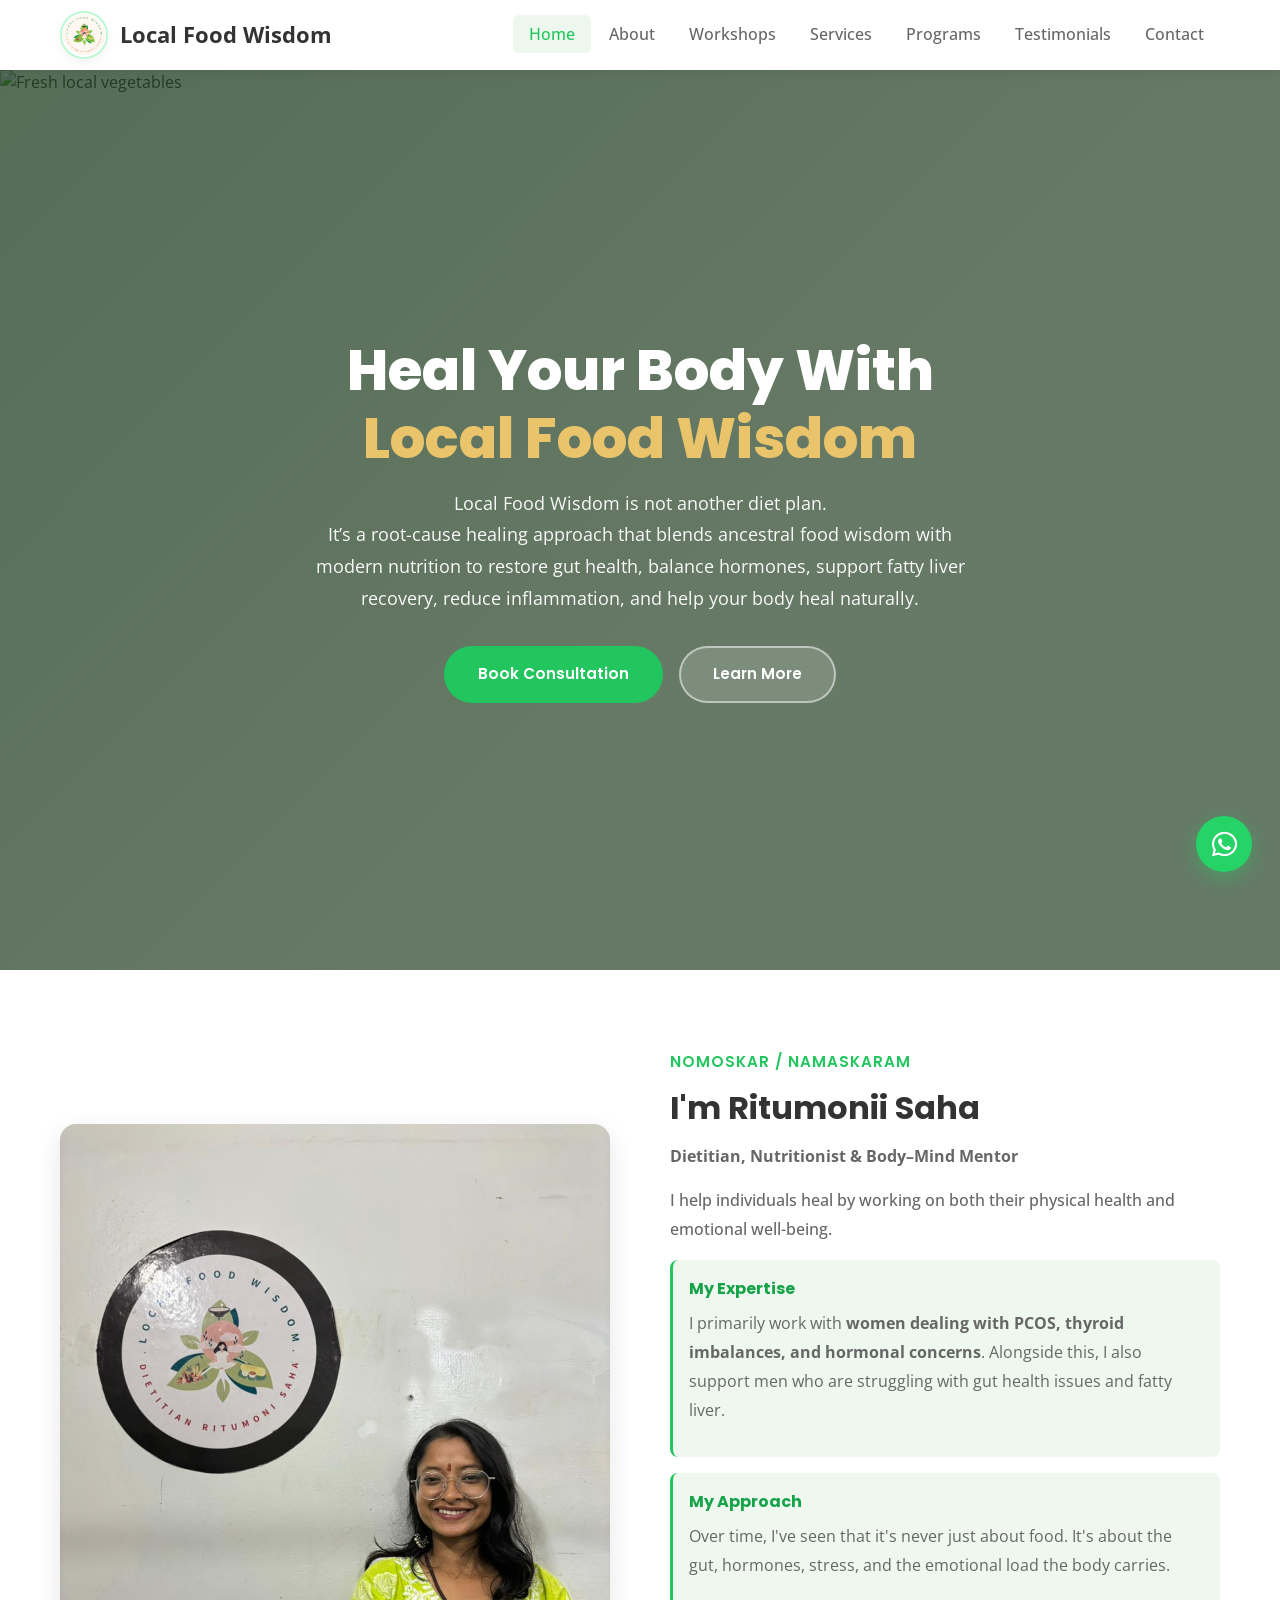
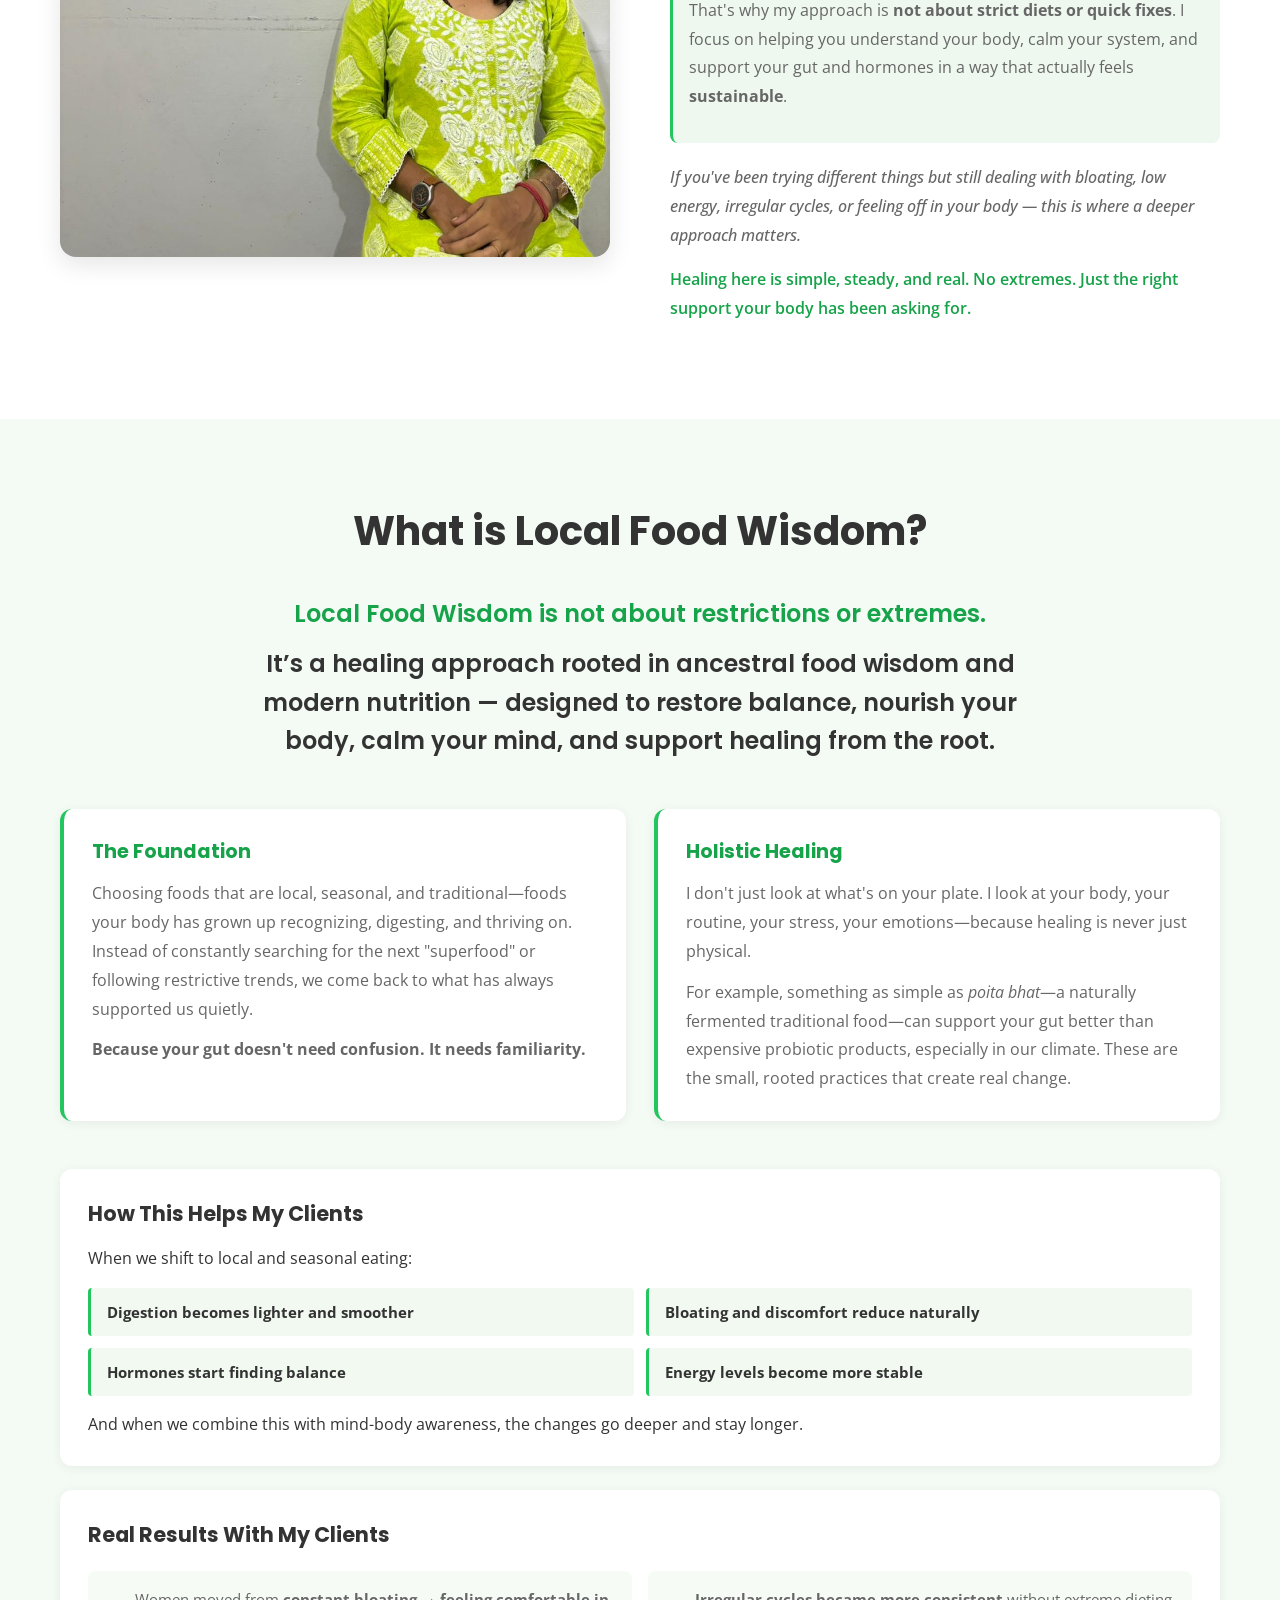
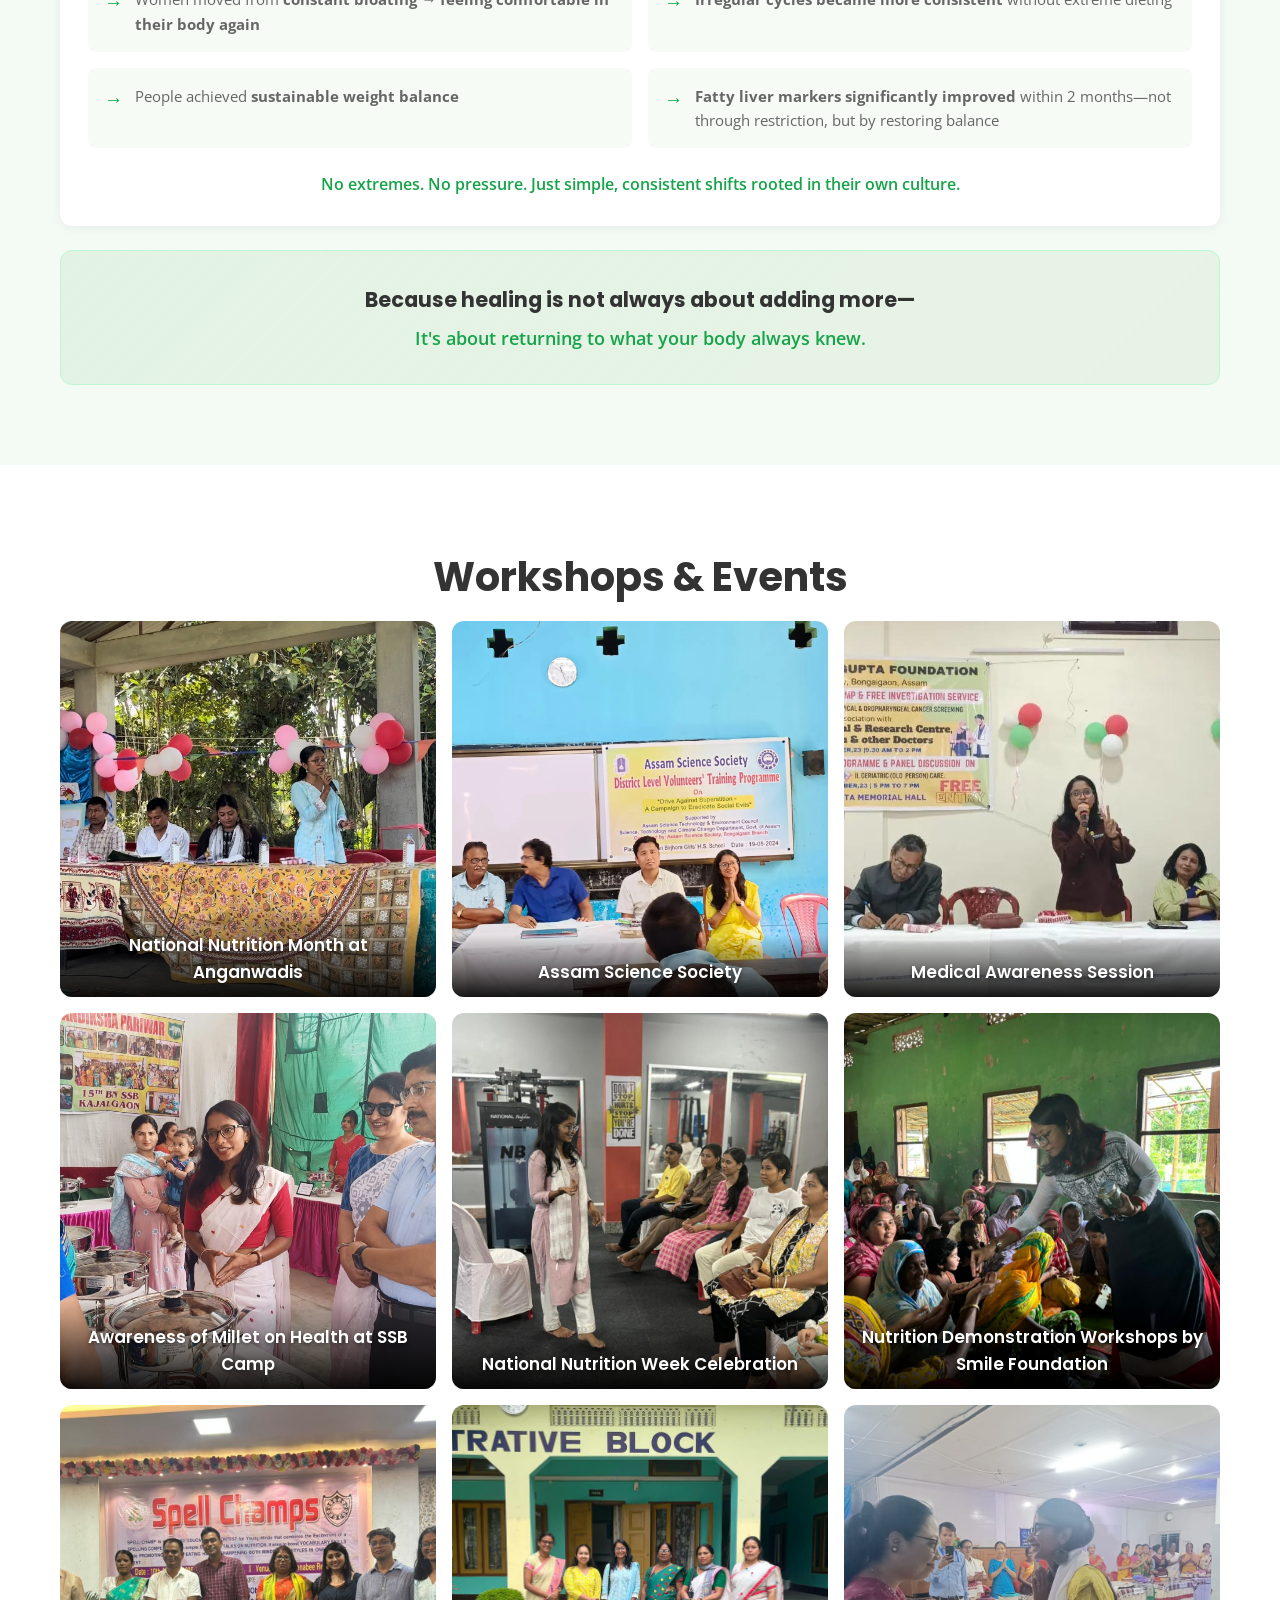
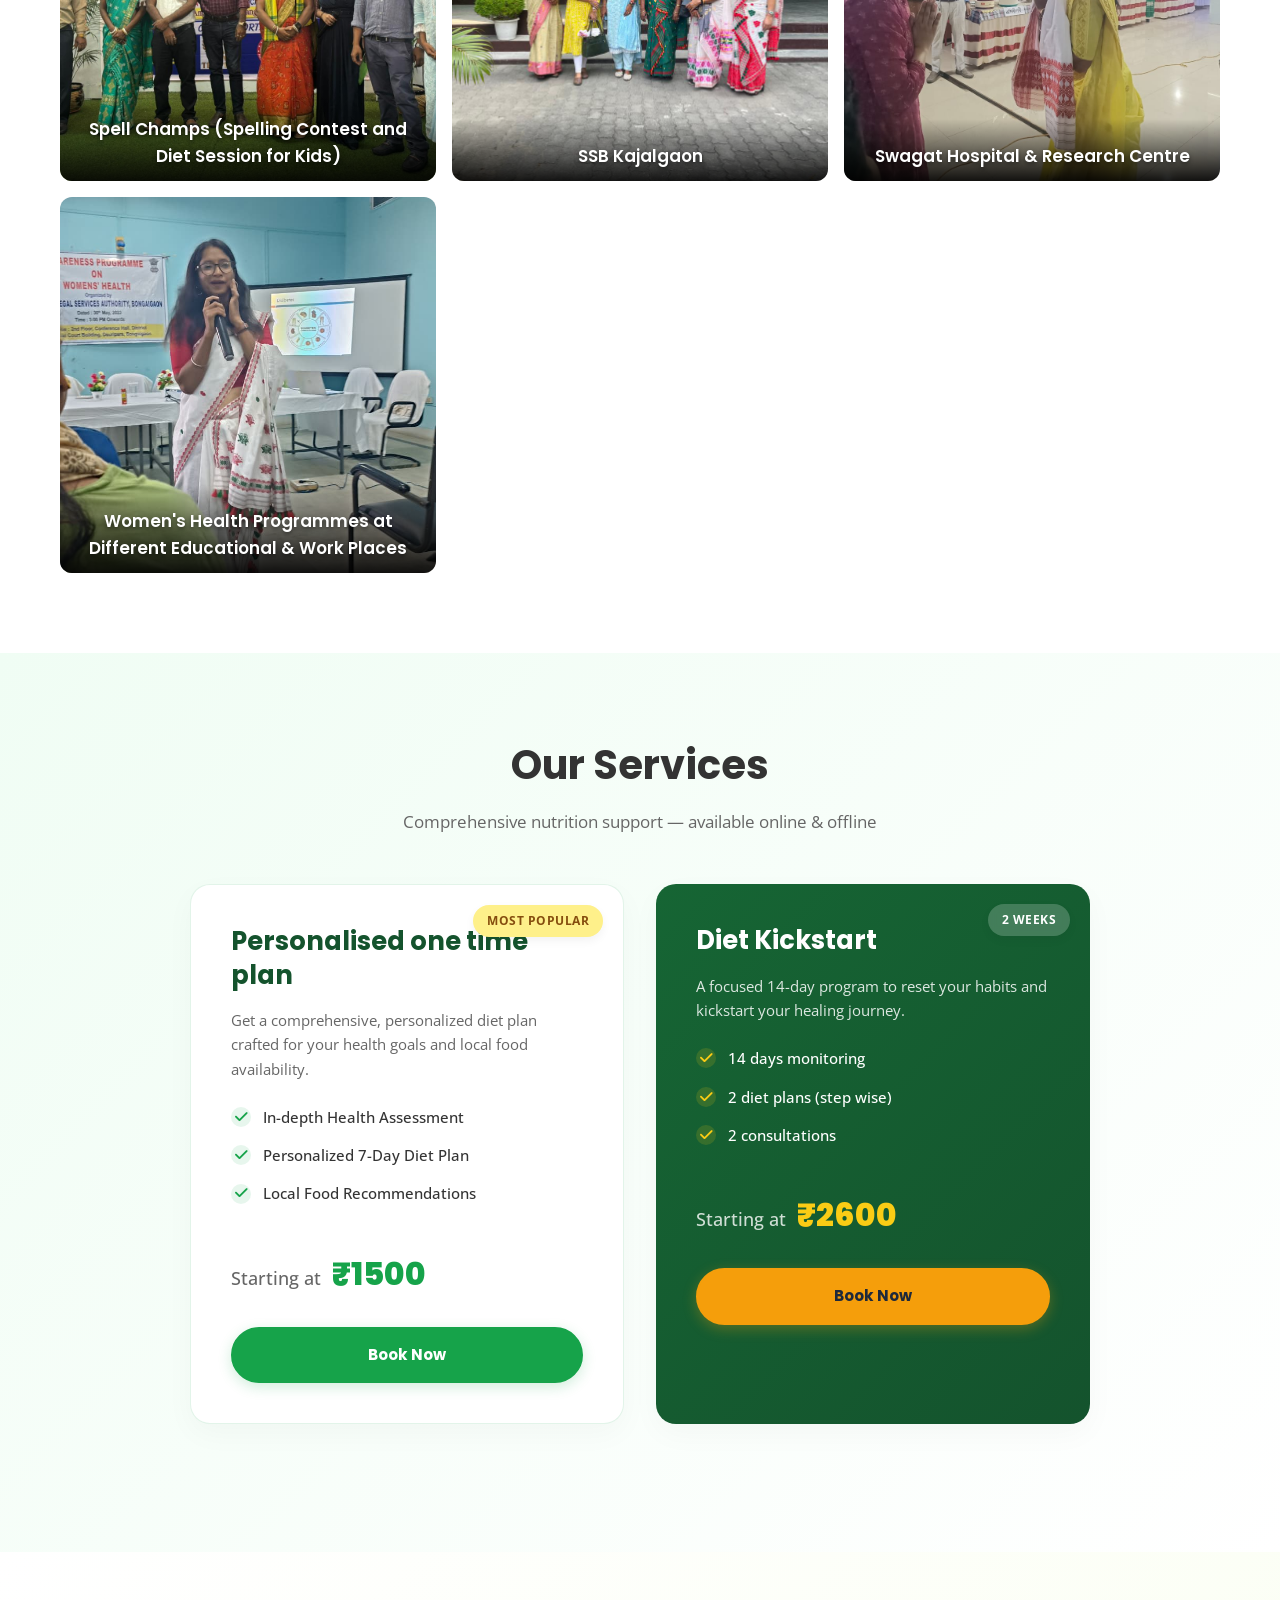
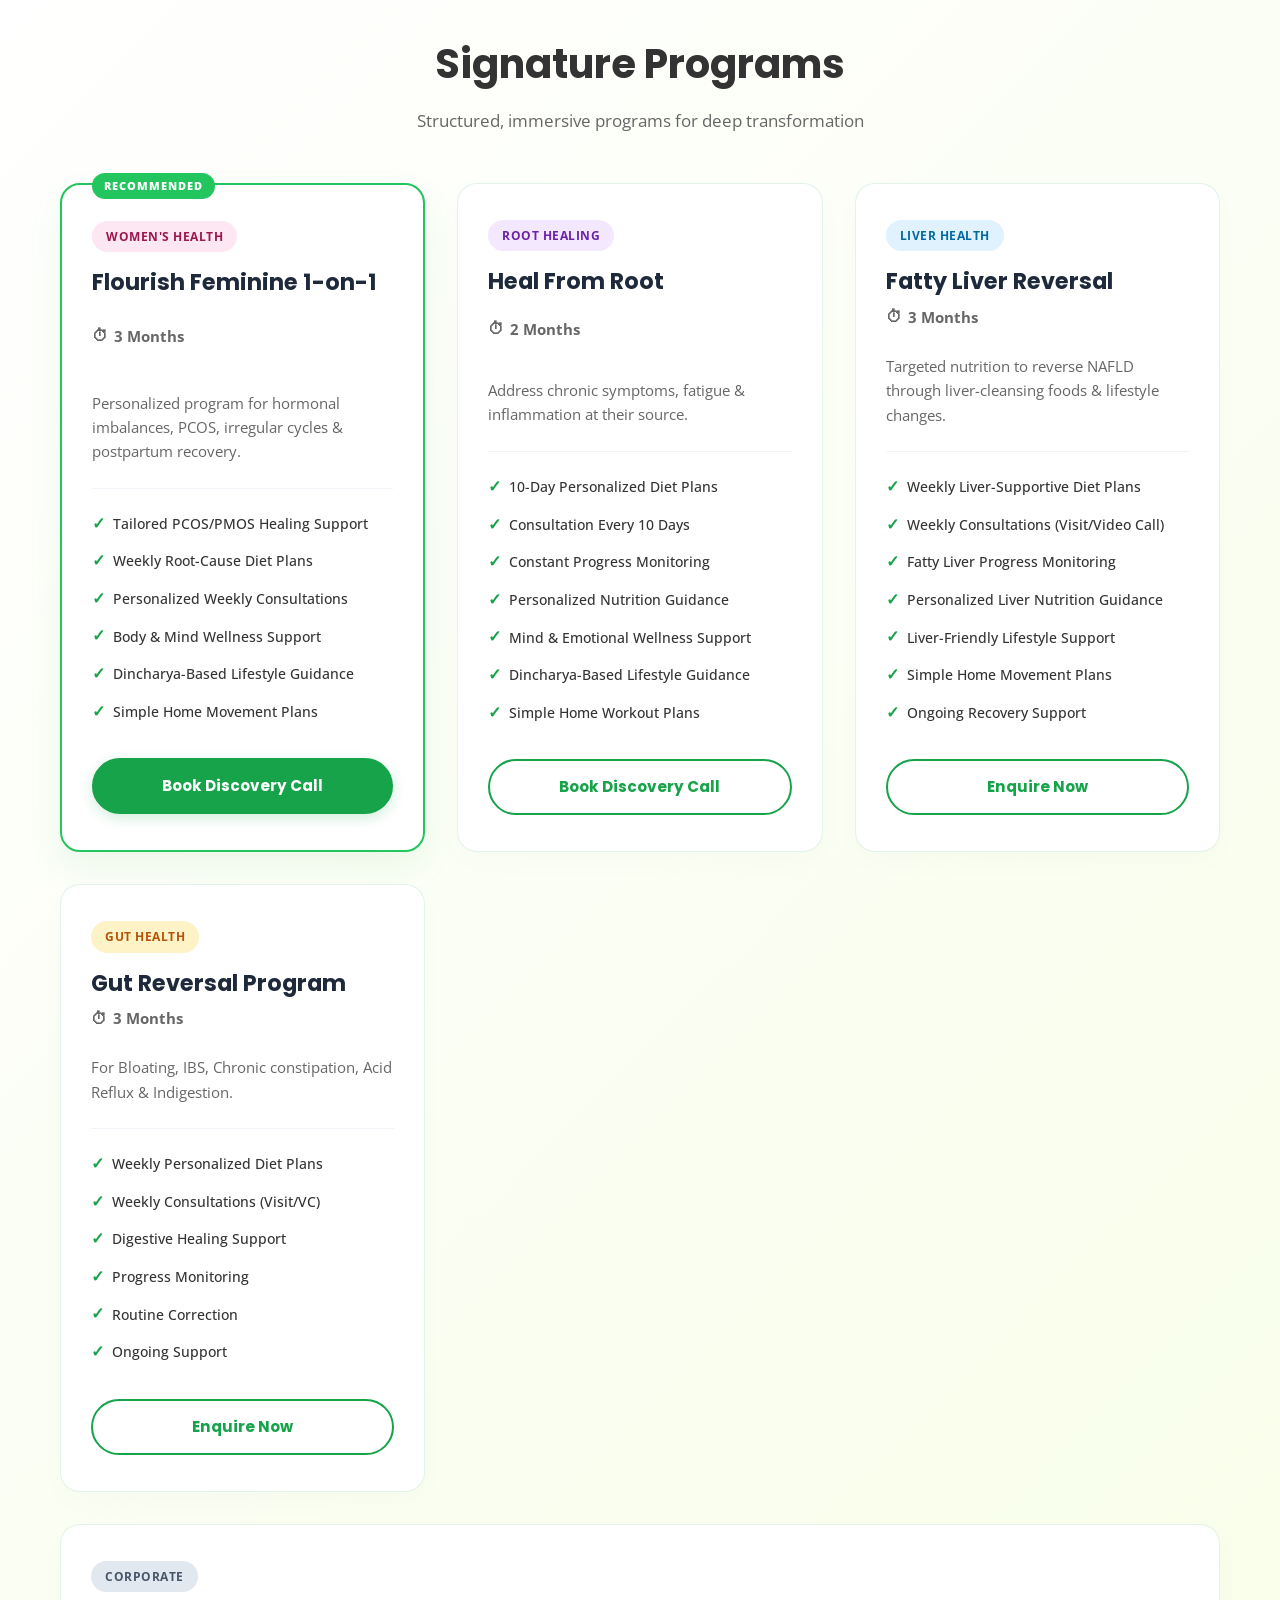
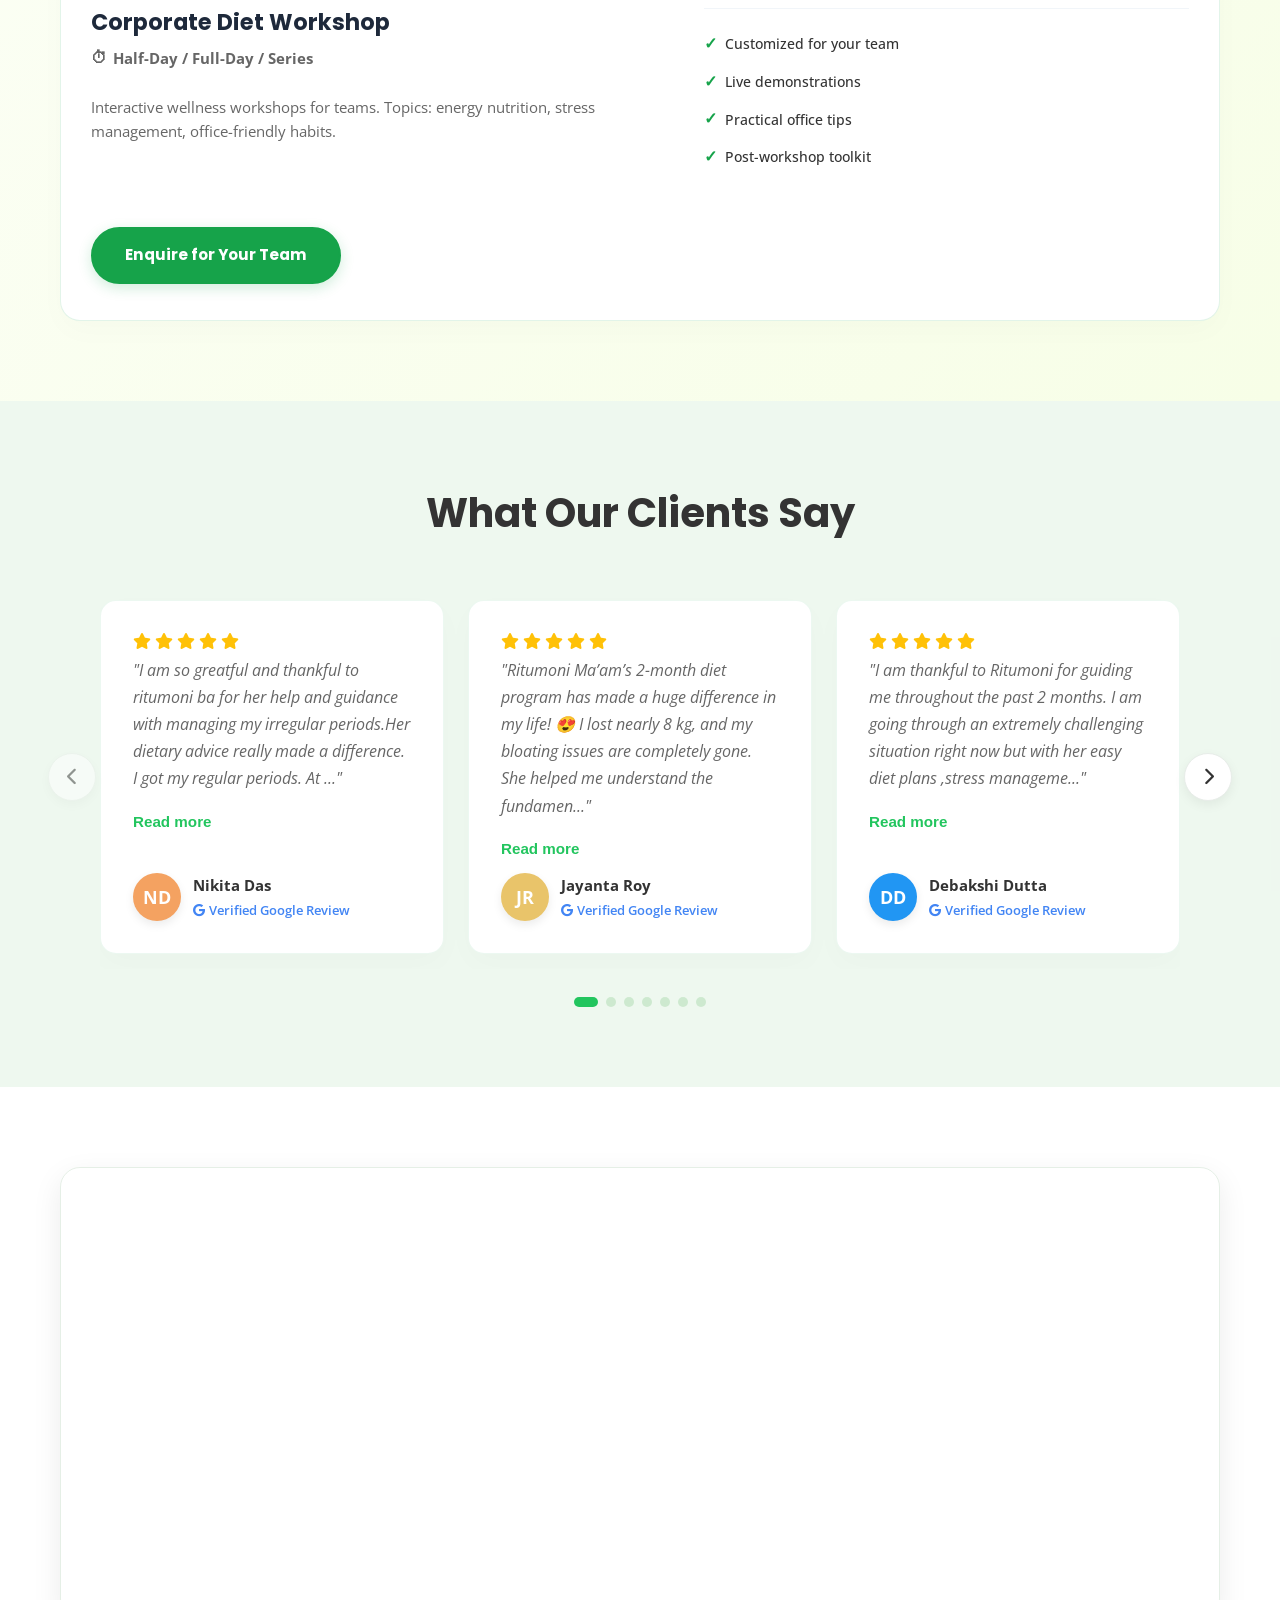
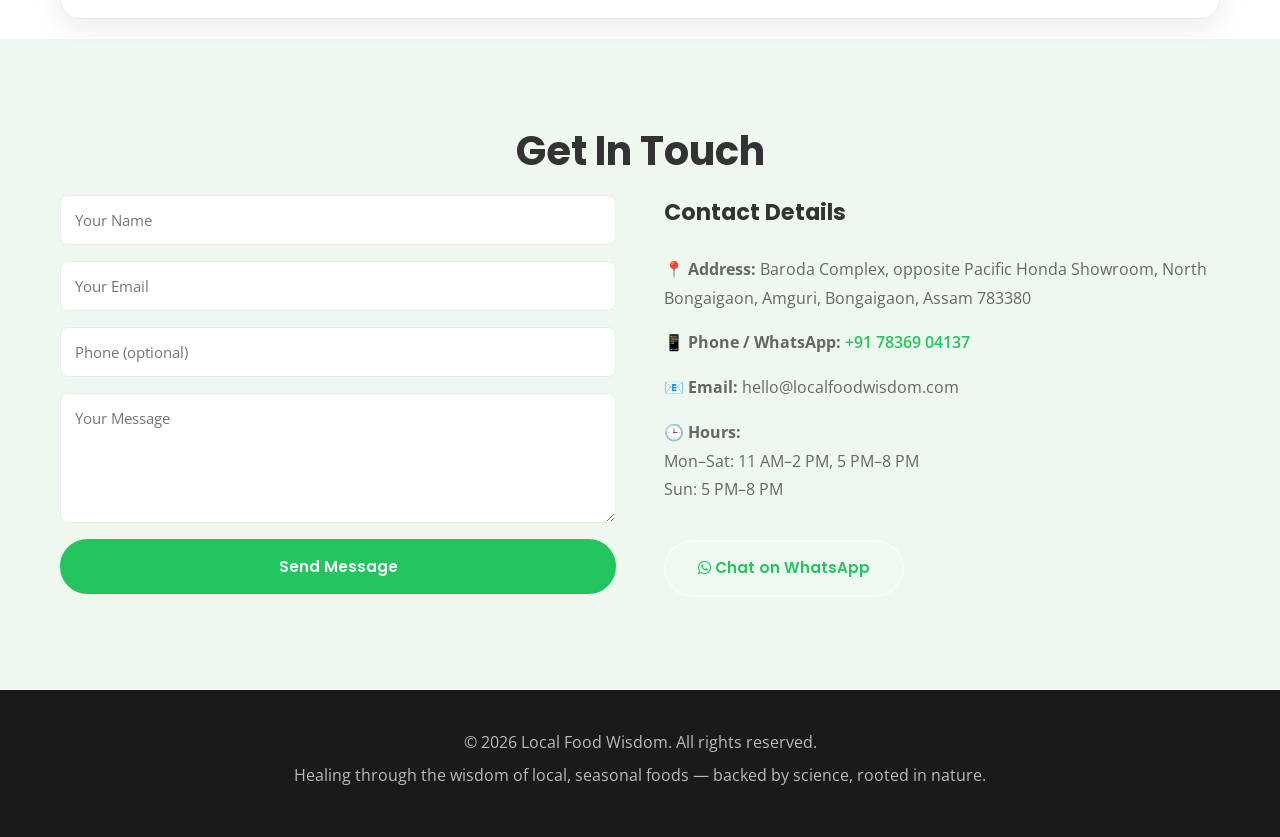
==== commit d6b786a3: "Reorder layout: Move Workshops & Events section between Local Food Wisdom and Services, and add Work" ====
--- a/index.html
+++ b/index.html
@@ -27,6 +27,7 @@
     <ul class="nav-menu" id="navMenu">
       <li><a href="#home" class="nav-link active">Home</a></li>
       <li><a href="#about" class="nav-link">About</a></li>
+      <li><a href="#gallery" class="nav-link">Workshops</a></li>
       <li><a href="#services" class="nav-link">Services</a></li>
       <li><a href="#programs" class="nav-link">Programs</a></li>
       <li><a href="#testimonials" class="nav-link">Testimonials</a></li>
@@ -142,6 +143,65 @@
     <div class="philosophy-closing">
       <h4>Because healing is not always about adding more—</h4>
       <p>It's about returning to what your body always knew.</p>
+    </div>
+  </div>
+</section>
+
+<!-- GALLERY -->
+<section class="gallery" id="gallery">
+  <div class="container">
+    <h2 class="section-title">Workshops & Events</h2>
+    <div class="gallery-grid">
+      <div class="gallery-item" data-src="./Anganwadis/thumbnail.png">
+        <img src="./Anganwadis/thumbnail.png" alt="Anganwadis">
+        <div class="overlay"><i class="fas fa-expand"></i></div>
+        <div class="folder-caption">Anganwadis</div>
+      </div>
+      <div class="gallery-item" data-src="./Assam%20Science%20Society%20Folder/thumbnail.jpg">
+        <img src="./Assam%20Science%20Society%20Folder/thumbnail.jpg" alt="Assam Science Society">
+        <div class="overlay"><i class="fas fa-expand"></i></div>
+        <div class="folder-caption">Assam Science Society</div>
+      </div>
+      <div class="gallery-item" data-src="./Medical%20Awareness%20Session/thumbnail.jpg">
+        <img src="./Medical%20Awareness%20Session/thumbnail.jpg" alt="Medical Awareness Session">
+        <div class="overlay"><i class="fas fa-expand"></i></div>
+        <div class="folder-caption">Medical Awareness Session</div>
+      </div>
+      <div class="gallery-item" data-src="./Millet%20SSB%20Camp/thumbnail.jpg">
+        <img src="./Millet%20SSB%20Camp/thumbnail.jpg" alt="Millet SSB Camp">
+        <div class="overlay"><i class="fas fa-expand"></i></div>
+        <div class="folder-caption">Millet SSB Camp</div>
+      </div>
+      <div class="gallery-item" data-src="./National%20Nutrition%20Week%20Celebration/thumbnail.jpg">
+        <img src="./National%20Nutrition%20Week%20Celebration/thumbnail.jpg" alt="National Nutrition Week Celebration">
+        <div class="overlay"><i class="fas fa-expand"></i></div>
+        <div class="folder-caption">National Nutrition Week</div>
+      </div>
+      <div class="gallery-item" data-src="./Smile%20Foundation/thumbnail.jpg">
+        <img src="./Smile%20Foundation/thumbnail.jpg" alt="Smile Foundation">
+        <div class="overlay"><i class="fas fa-expand"></i></div>
+        <div class="folder-caption">Smile Foundation</div>
+      </div>
+      <div class="gallery-item" data-src="./Spell%20Champs/thumbnail.jpg">
+        <img src="./Spell%20Champs/thumbnail.jpg" alt="Spell Champs">
+        <div class="overlay"><i class="fas fa-expand"></i></div>
+        <div class="folder-caption">Spell Champs</div>
+      </div>
+      <div class="gallery-item" data-src="./SSB%20Kajalgaon/thumbnail.jpg">
+        <img src="./SSB%20Kajalgaon/thumbnail.jpg" alt="SSB Kajalgaon">
+        <div class="overlay"><i class="fas fa-expand"></i></div>
+        <div class="folder-caption">SSB Kajalgaon</div>
+      </div>
+      <div class="gallery-item" data-src="./Swagat%20Hospital%20&%20Research%20Centre/thumbnail.jpg">
+        <img src="./Swagat%20Hospital%20%26%20Research%20Centre/thumbnail.jpg" alt="Swagat Hospital & Research Centre">
+        <div class="overlay"><i class="fas fa-expand"></i></div>
+        <div class="folder-caption">Swagat Hospital & Research Centre</div>
+      </div>
+      <div class="gallery-item" data-src="./Womens%20Health%20Programme/thumbnail.jpg">
+        <img src="./Womens%20Health%20Programme/thumbnail.jpg" alt="Womens Health Programme">
+        <div class="overlay"><i class="fas fa-expand"></i></div>
+        <div class="folder-caption">Womens Health Programme</div>
+      </div>
     </div>
   </div>
 </section>
@@ -737,65 +797,6 @@
       </button>
     </div>
     <div class="testimonials-dots" id="testimonialsDots"></div>
-  </div>
-</section>
-
-<!-- GALLERY -->
-<section class="gallery" id="gallery">
-  <div class="container">
-    <h2 class="section-title">Workshops & Events</h2>
-    <div class="gallery-grid">
-      <div class="gallery-item" data-src="./Anganwadis/thumbnail.png">
-        <img src="./Anganwadis/thumbnail.png" alt="Anganwadis">
-        <div class="overlay"><i class="fas fa-expand"></i></div>
-        <div class="folder-caption">Anganwadis</div>
-      </div>
-      <div class="gallery-item" data-src="./Assam%20Science%20Society%20Folder/thumbnail.jpg">
-        <img src="./Assam%20Science%20Society%20Folder/thumbnail.jpg" alt="Assam Science Society">
-        <div class="overlay"><i class="fas fa-expand"></i></div>
-        <div class="folder-caption">Assam Science Society</div>
-      </div>
-      <div class="gallery-item" data-src="./Medical%20Awareness%20Session/thumbnail.jpg">
-        <img src="./Medical%20Awareness%20Session/thumbnail.jpg" alt="Medical Awareness Session">
-        <div class="overlay"><i class="fas fa-expand"></i></div>
-        <div class="folder-caption">Medical Awareness Session</div>
-      </div>
-      <div class="gallery-item" data-src="./Millet%20SSB%20Camp/thumbnail.jpg">
-        <img src="./Millet%20SSB%20Camp/thumbnail.jpg" alt="Millet SSB Camp">
-        <div class="overlay"><i class="fas fa-expand"></i></div>
-        <div class="folder-caption">Millet SSB Camp</div>
-      </div>
-      <div class="gallery-item" data-src="./National%20Nutrition%20Week%20Celebration/thumbnail.jpg">
-        <img src="./National%20Nutrition%20Week%20Celebration/thumbnail.jpg" alt="National Nutrition Week Celebration">
-        <div class="overlay"><i class="fas fa-expand"></i></div>
-        <div class="folder-caption">National Nutrition Week</div>
-      </div>
-      <div class="gallery-item" data-src="./Smile%20Foundation/thumbnail.jpg">
-        <img src="./Smile%20Foundation/thumbnail.jpg" alt="Smile Foundation">
-        <div class="overlay"><i class="fas fa-expand"></i></div>
-        <div class="folder-caption">Smile Foundation</div>
-      </div>
-      <div class="gallery-item" data-src="./Spell%20Champs/thumbnail.jpg">
-        <img src="./Spell%20Champs/thumbnail.jpg" alt="Spell Champs">
-        <div class="overlay"><i class="fas fa-expand"></i></div>
-        <div class="folder-caption">Spell Champs</div>
-      </div>
-      <div class="gallery-item" data-src="./SSB%20Kajalgaon/thumbnail.jpg">
-        <img src="./SSB%20Kajalgaon/thumbnail.jpg" alt="SSB Kajalgaon">
-        <div class="overlay"><i class="fas fa-expand"></i></div>
-        <div class="folder-caption">SSB Kajalgaon</div>
-      </div>
-      <div class="gallery-item" data-src="./Swagat%20Hospital%20&%20Research%20Centre/thumbnail.jpg">
-        <img src="./Swagat%20Hospital%20%26%20Research%20Centre/thumbnail.jpg" alt="Swagat Hospital & Research Centre">
-        <div class="overlay"><i class="fas fa-expand"></i></div>
-        <div class="folder-caption">Swagat Hospital & Research Centre</div>
-      </div>
-      <div class="gallery-item" data-src="./Womens%20Health%20Programme/thumbnail.jpg">
-        <img src="./Womens%20Health%20Programme/thumbnail.jpg" alt="Womens Health Programme">
-        <div class="overlay"><i class="fas fa-expand"></i></div>
-        <div class="folder-caption">Womens Health Programme</div>
-      </div>
-    </div>
   </div>
 </section>
 
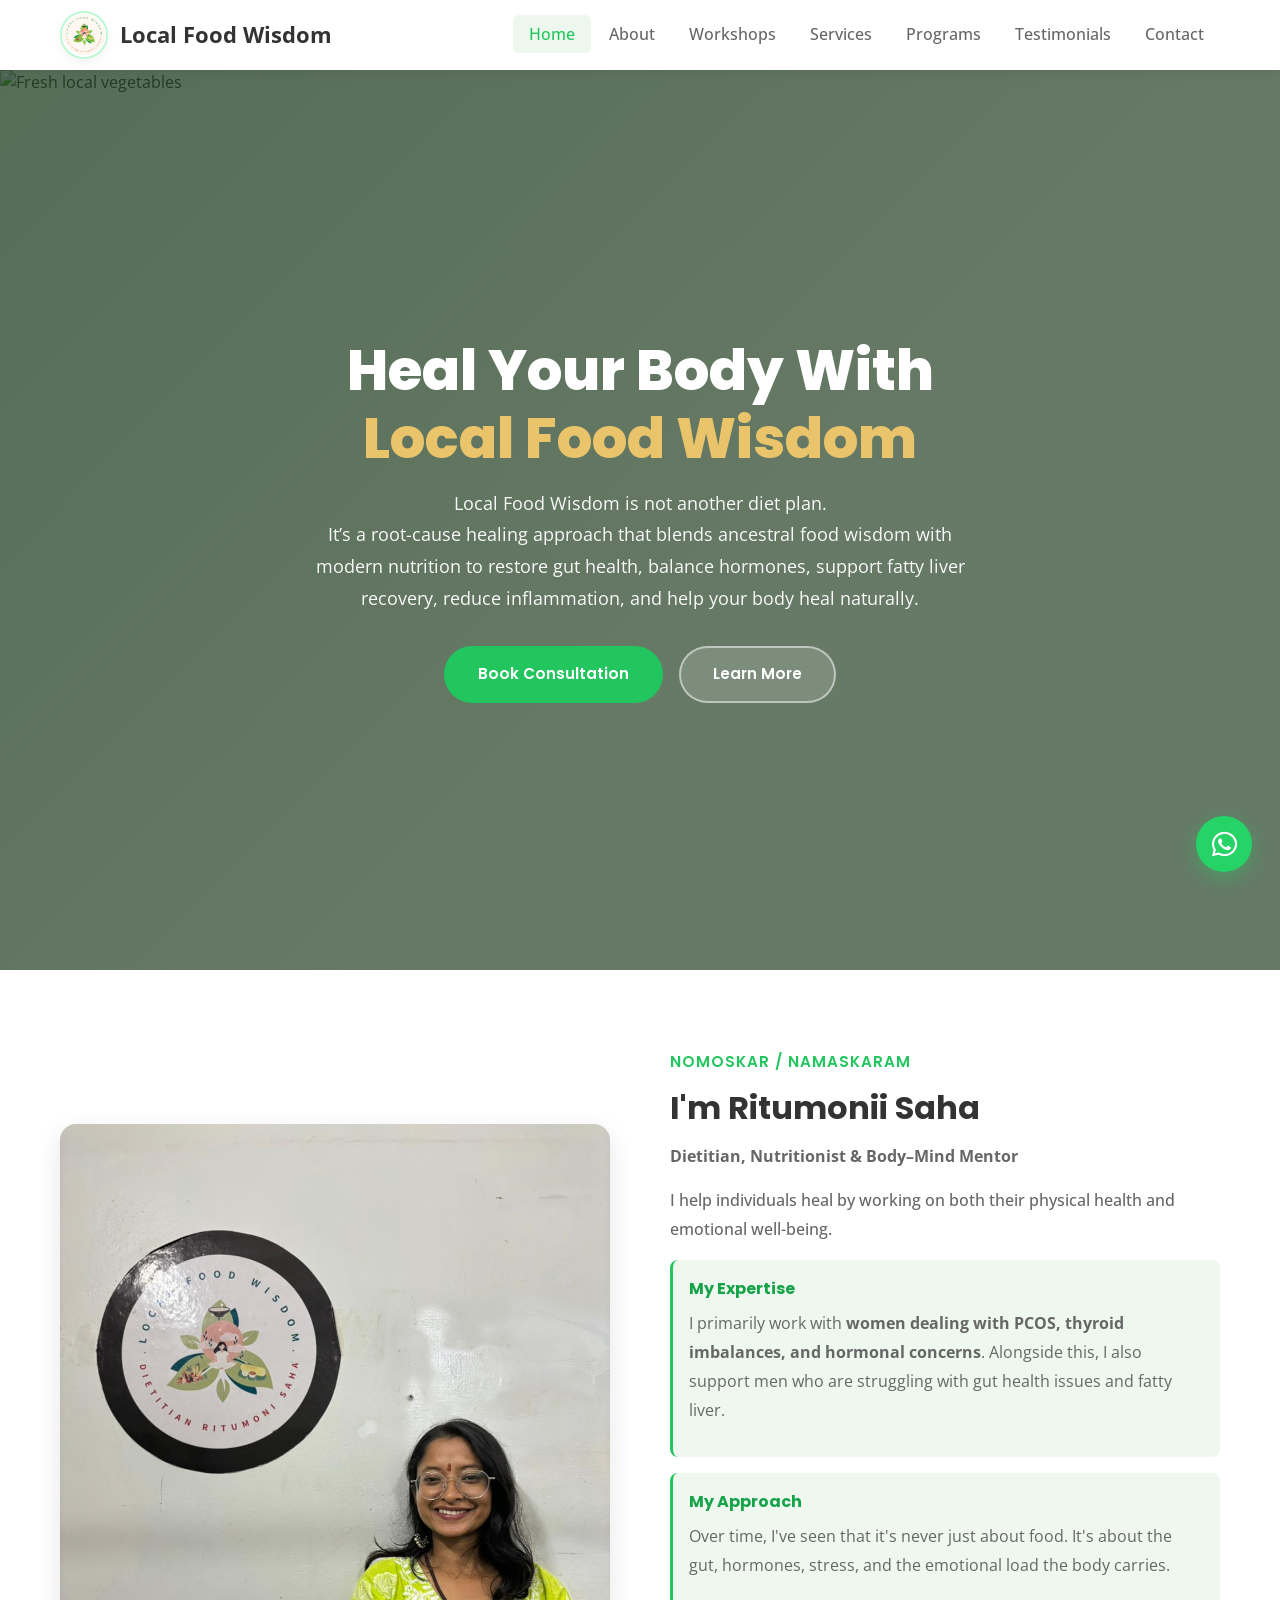
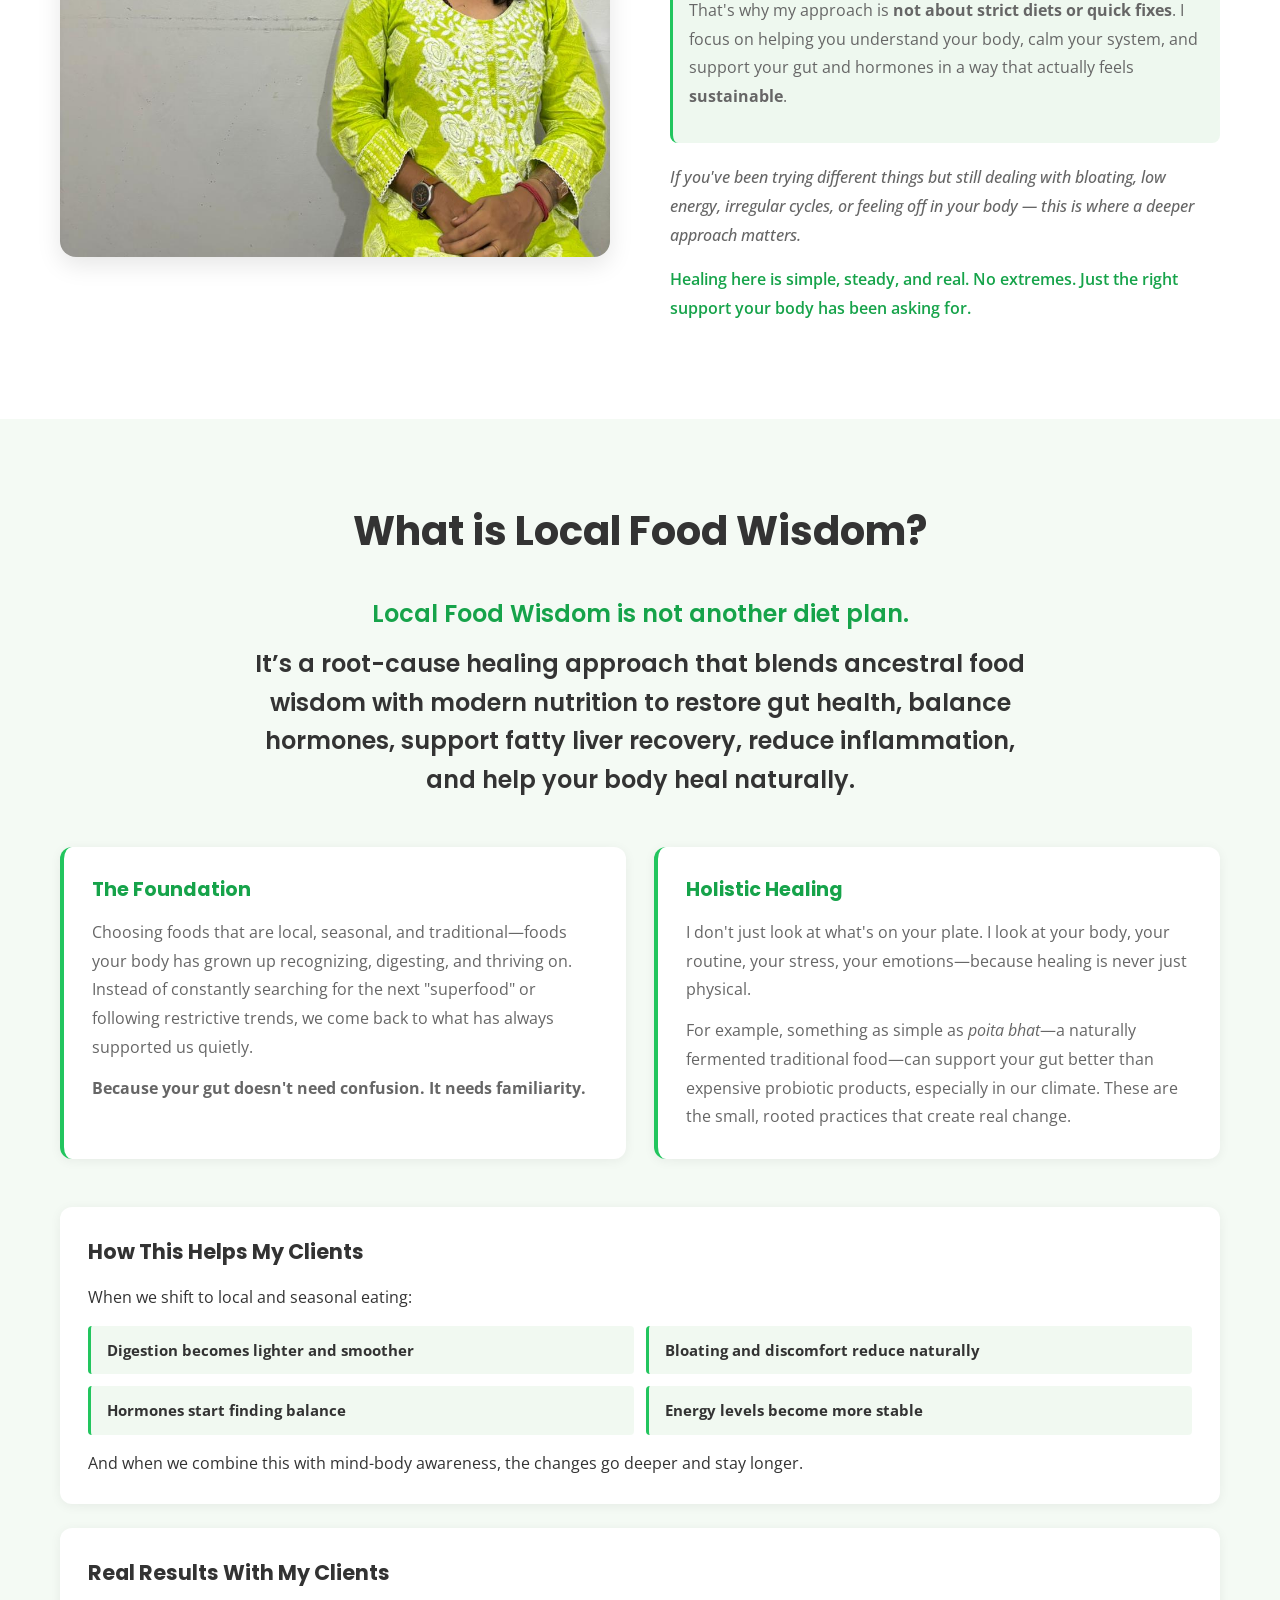
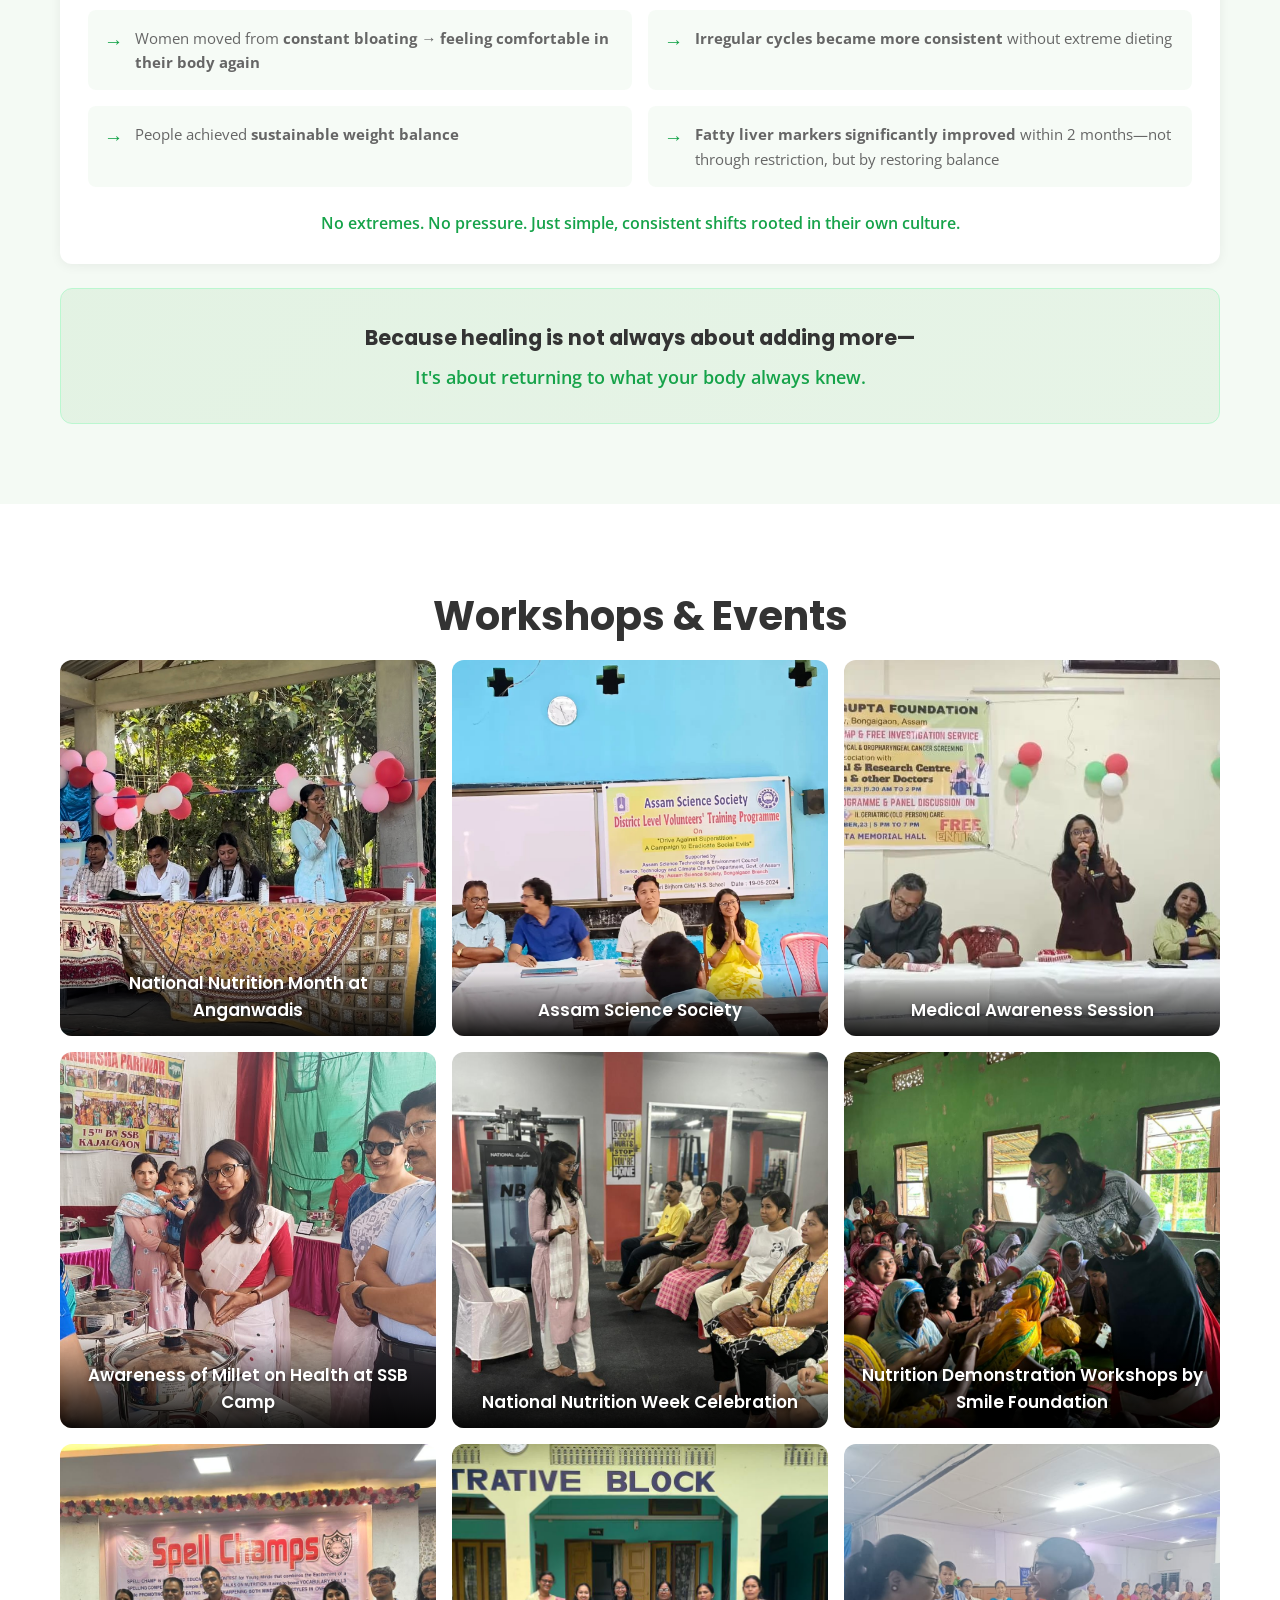
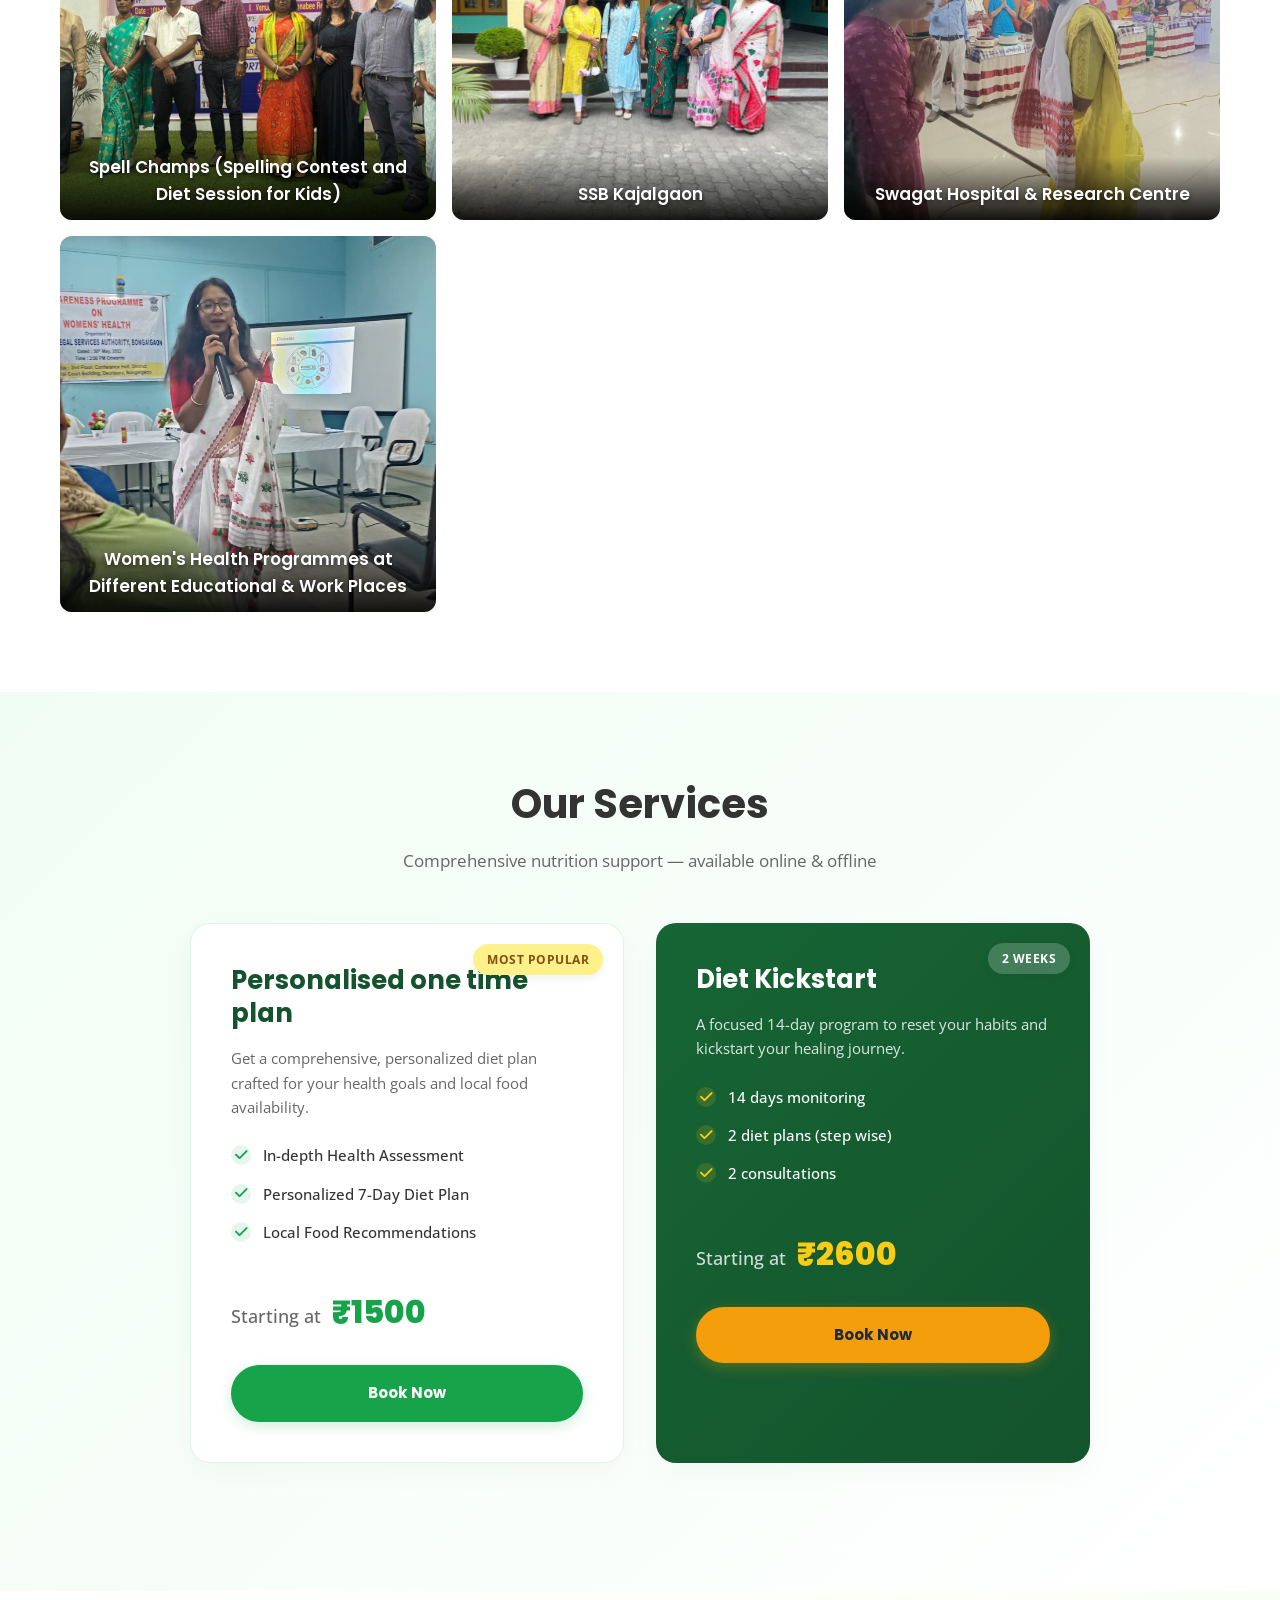
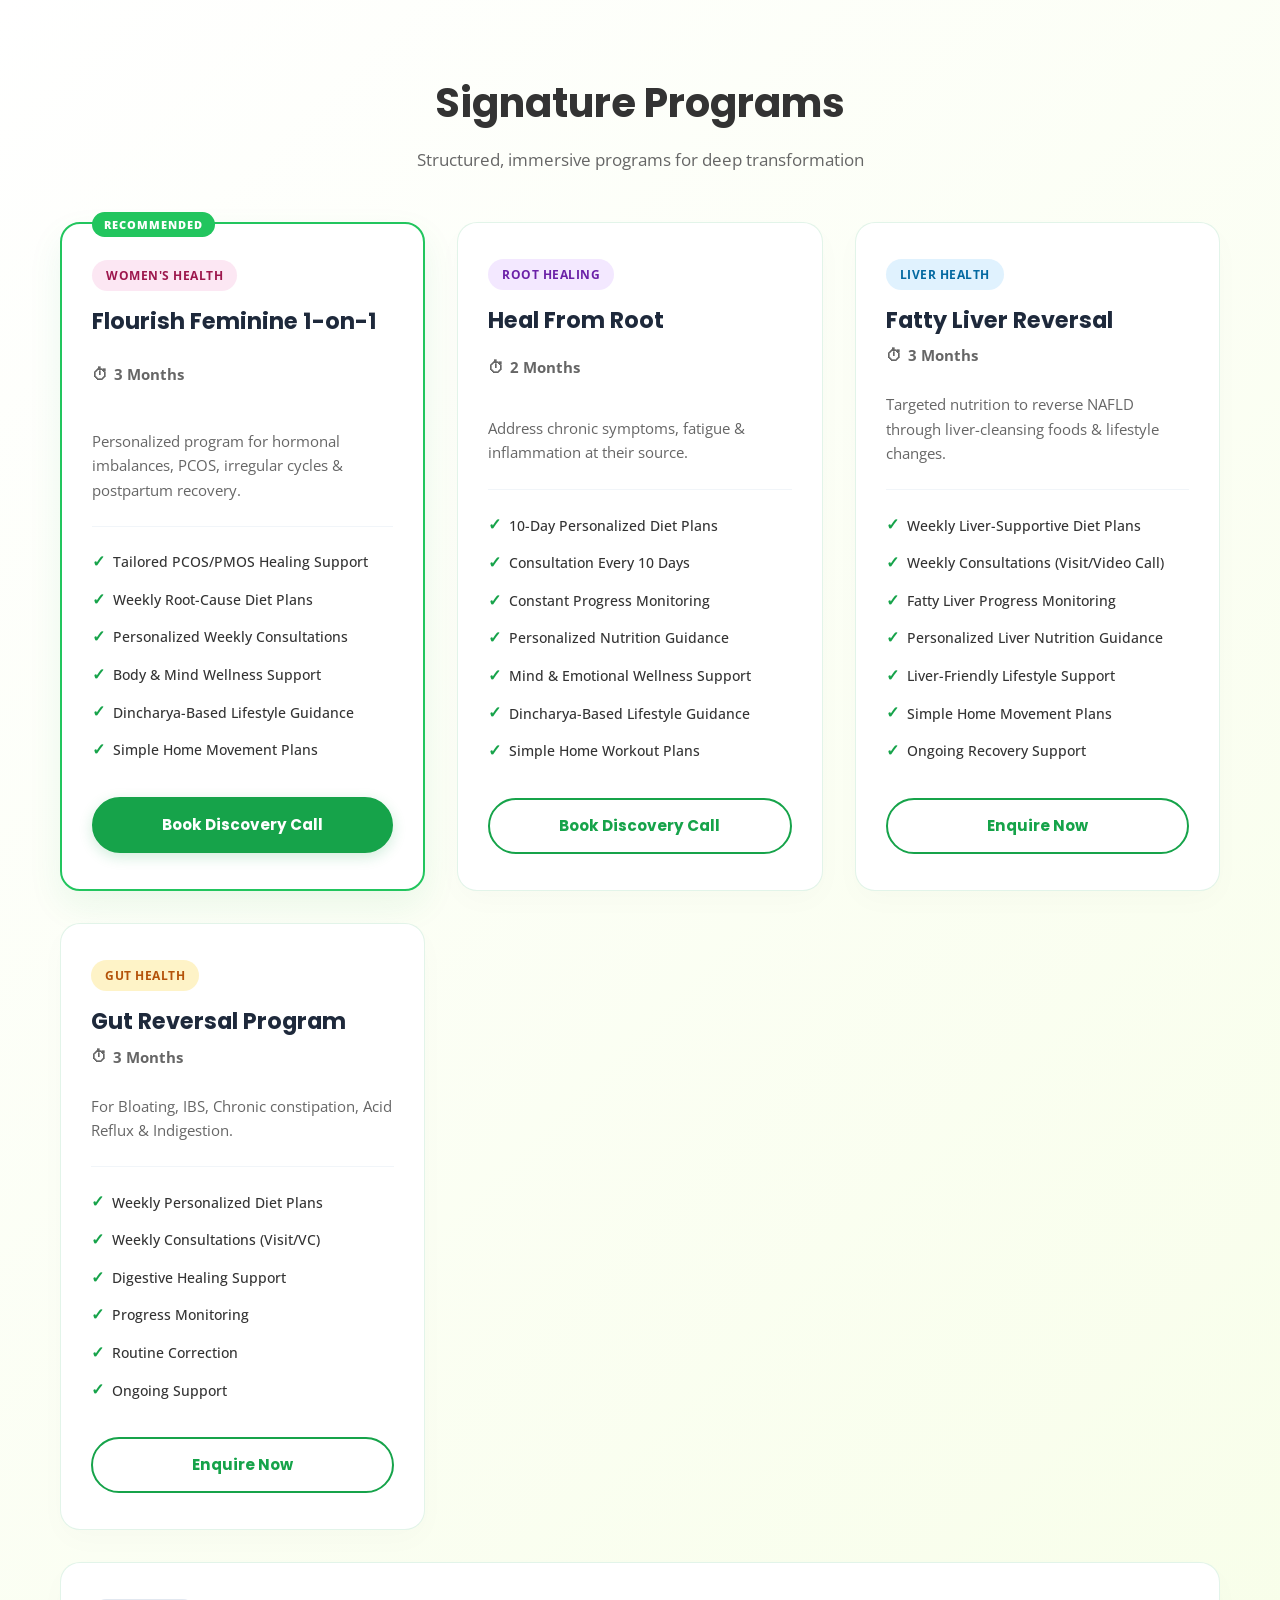
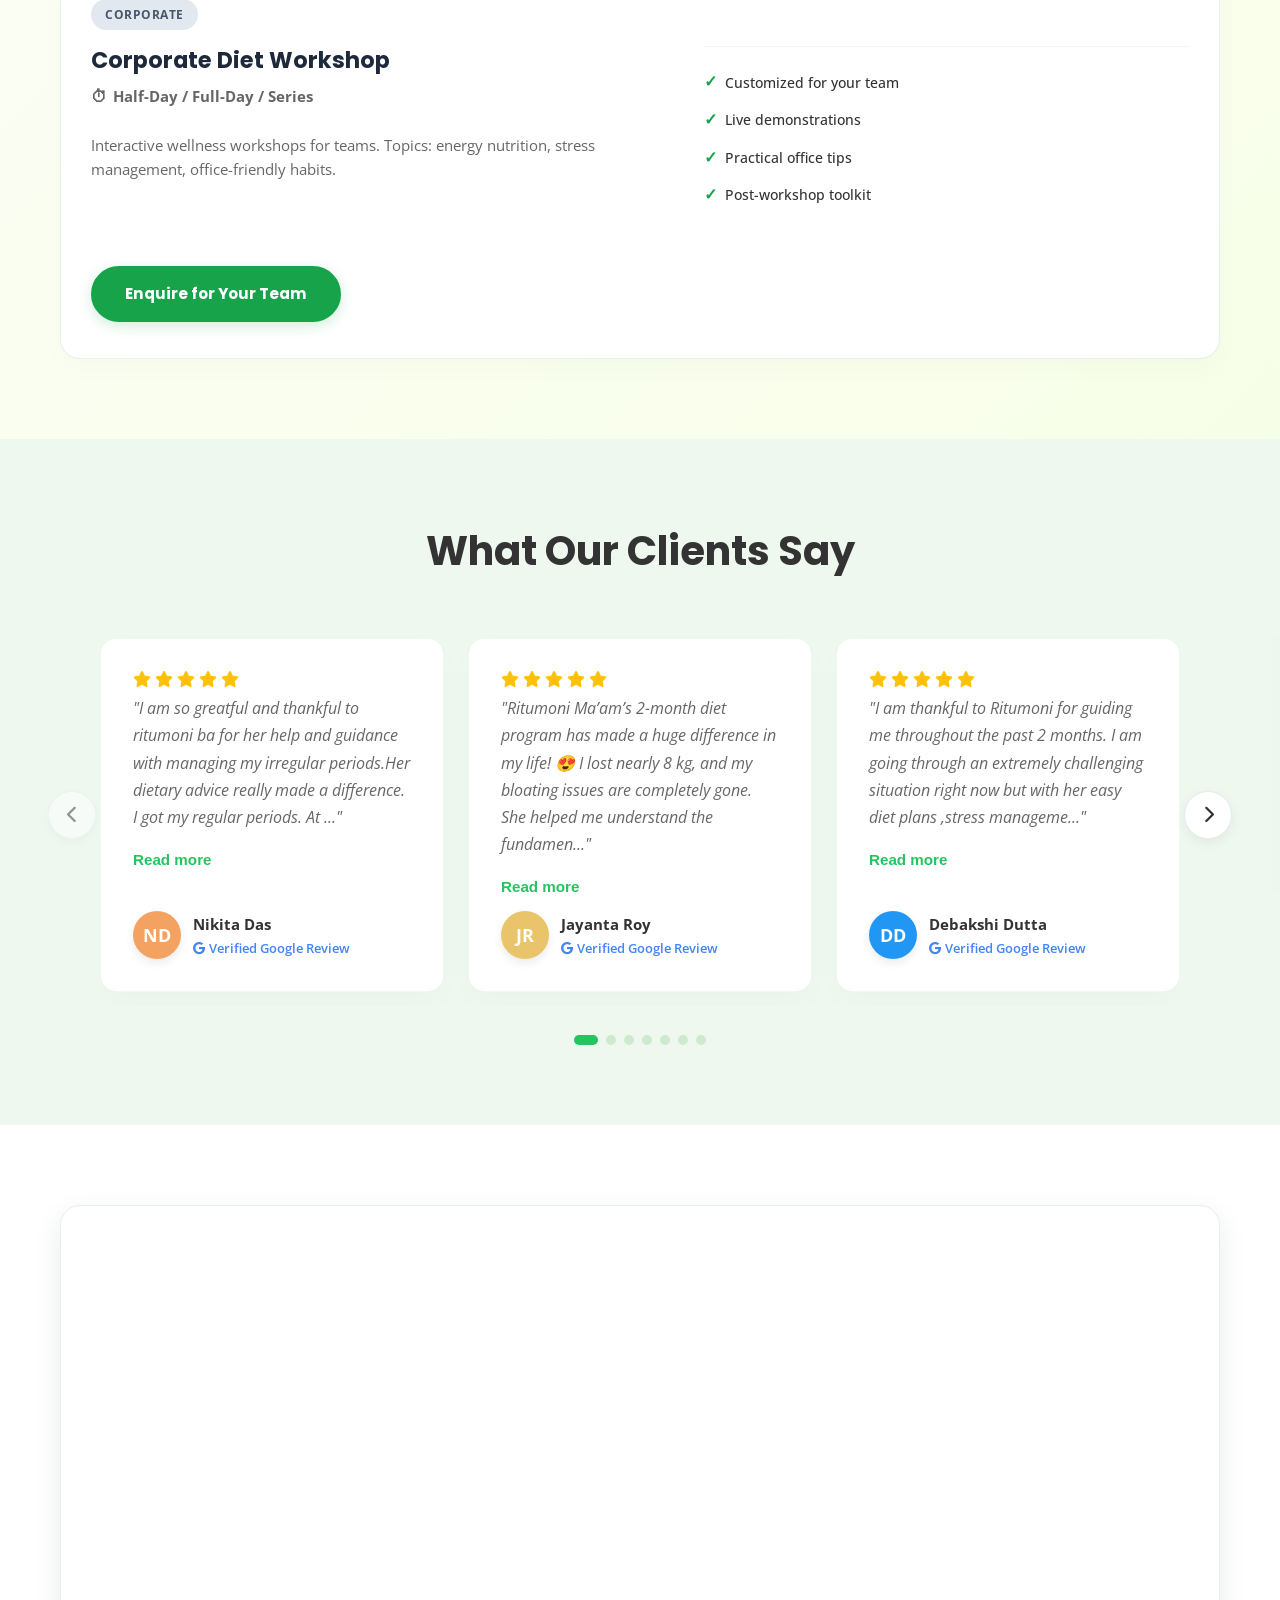
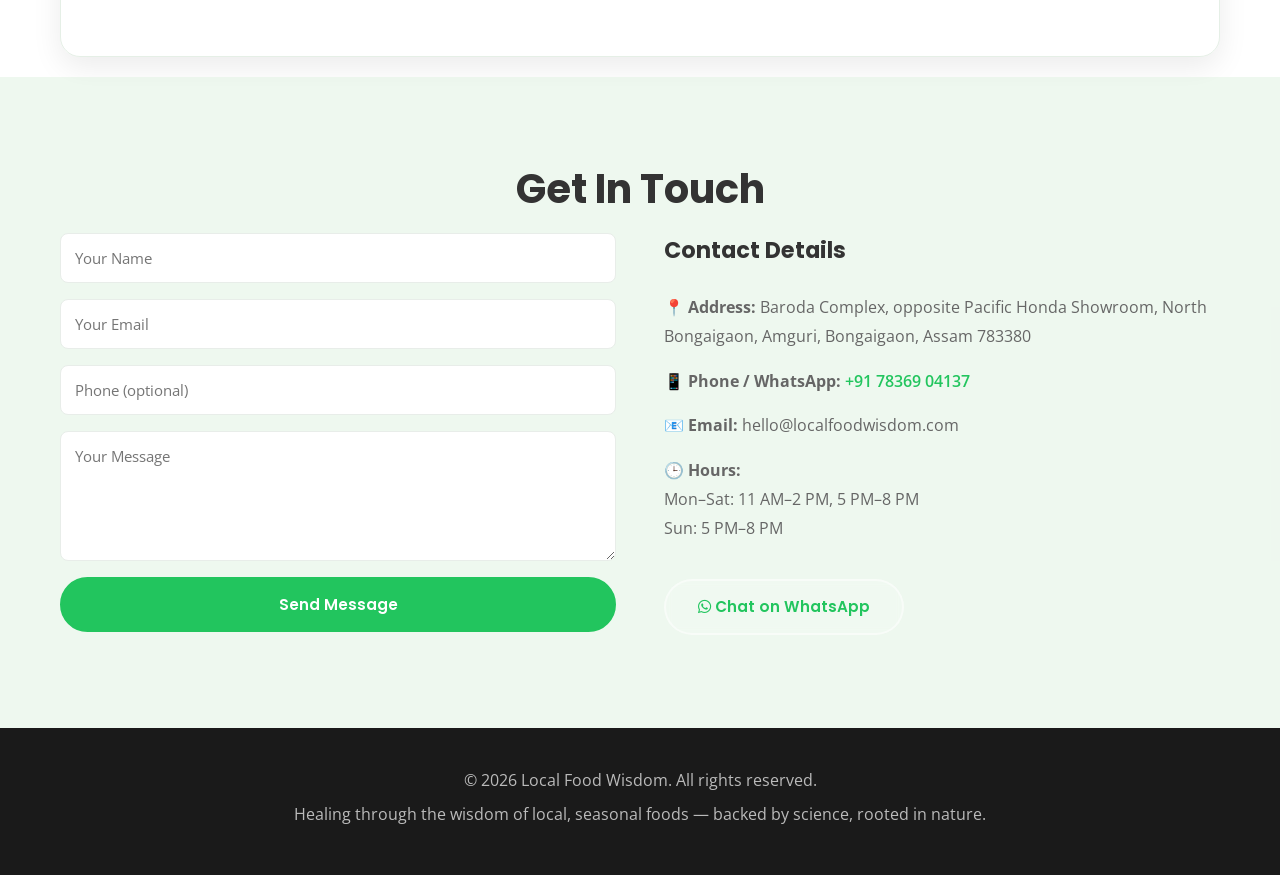
==== commit 47060b43: "Update introductory philosophy text in Local Food Wisdom section" ====
--- a/index.html
+++ b/index.html
@@ -87,8 +87,8 @@
     <h2 class="section-title">What is Local Food Wisdom?</h2>
 
     <div class="philosophy-intro">
-      <p class="intro-text">Local Food Wisdom is not about restrictions or extremes.</p>
-      <p class="intro-text">It’s a healing approach rooted in ancestral food wisdom and modern nutrition — designed to restore balance, nourish your body, calm your mind, and support healing from the root.</p>
+      <p class="intro-text">Local Food Wisdom is not another diet plan.</p>
+      <p class="intro-text">It’s a root-cause healing approach that blends ancestral food wisdom with modern nutrition to restore gut health, balance hormones, support fatty liver recovery, reduce inflammation, and help your body heal naturally.</p>
     </div>
 
     <div class="philosophy-grid">
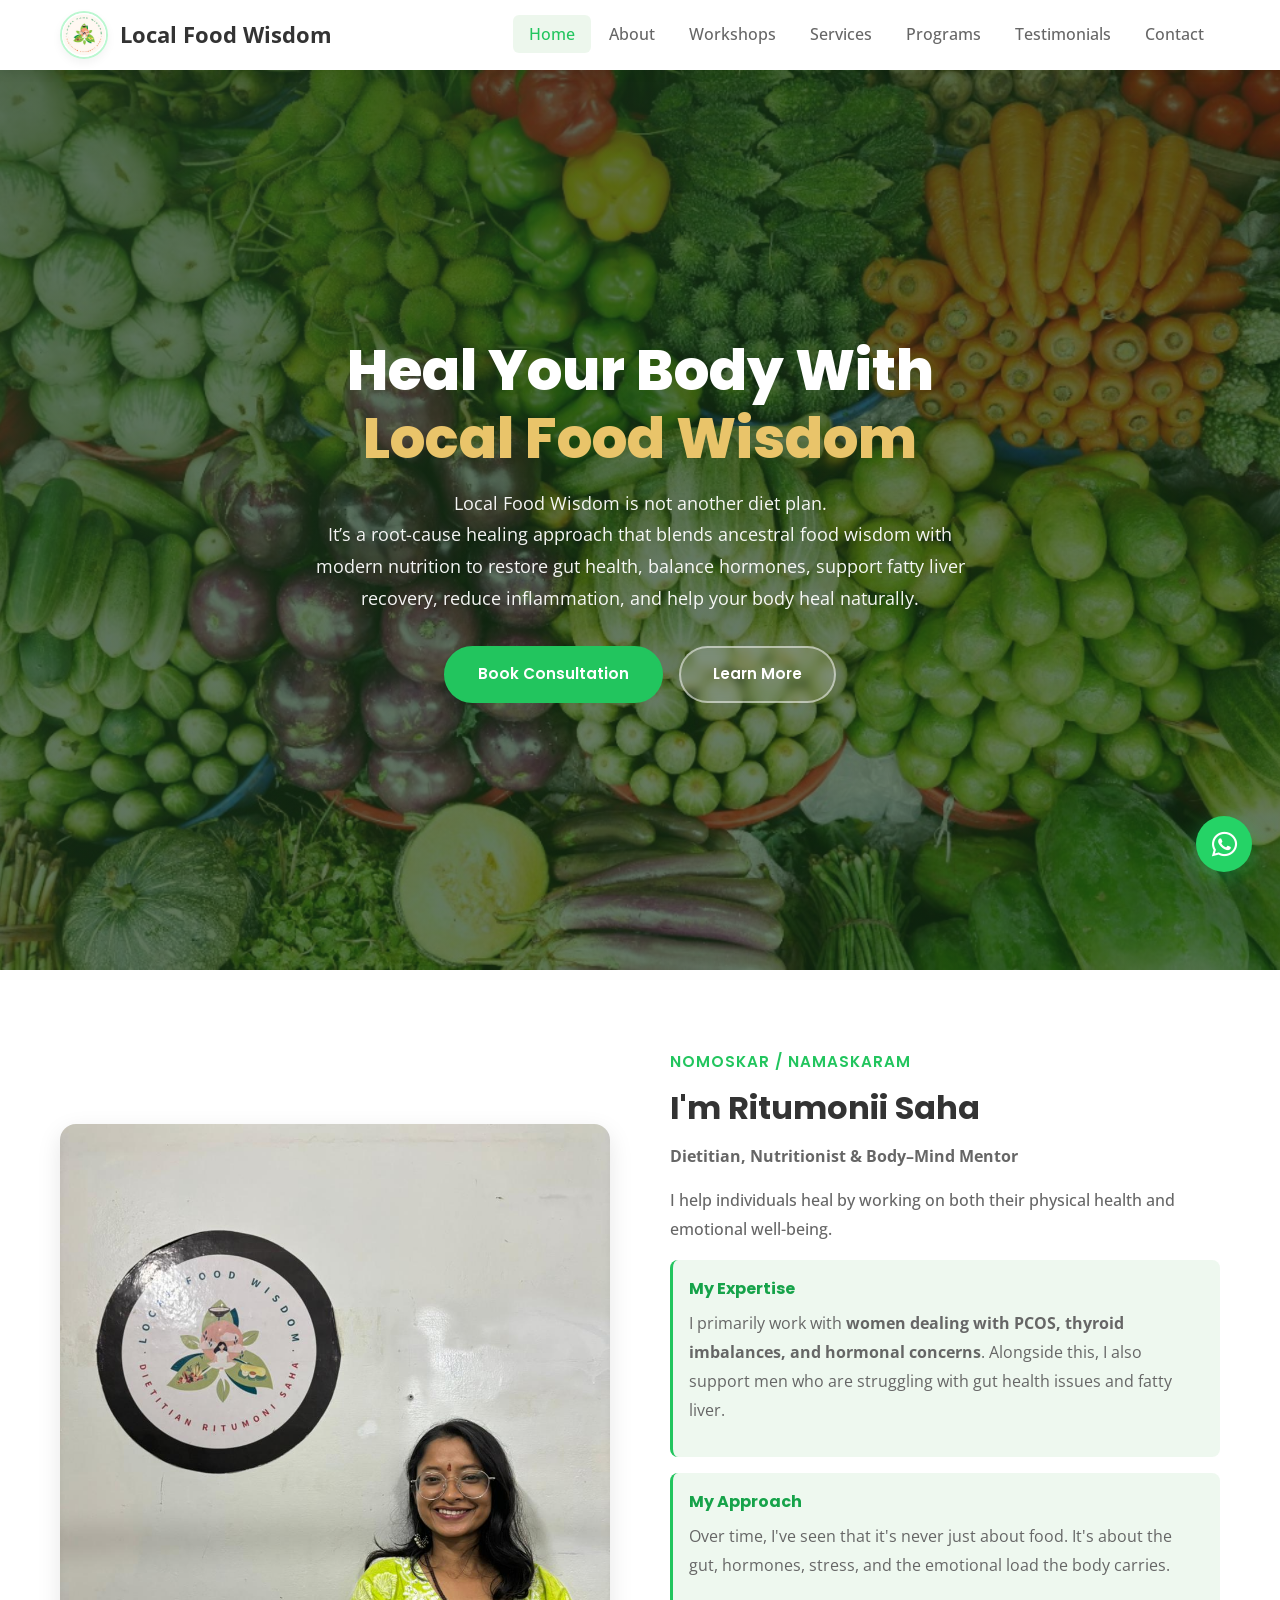
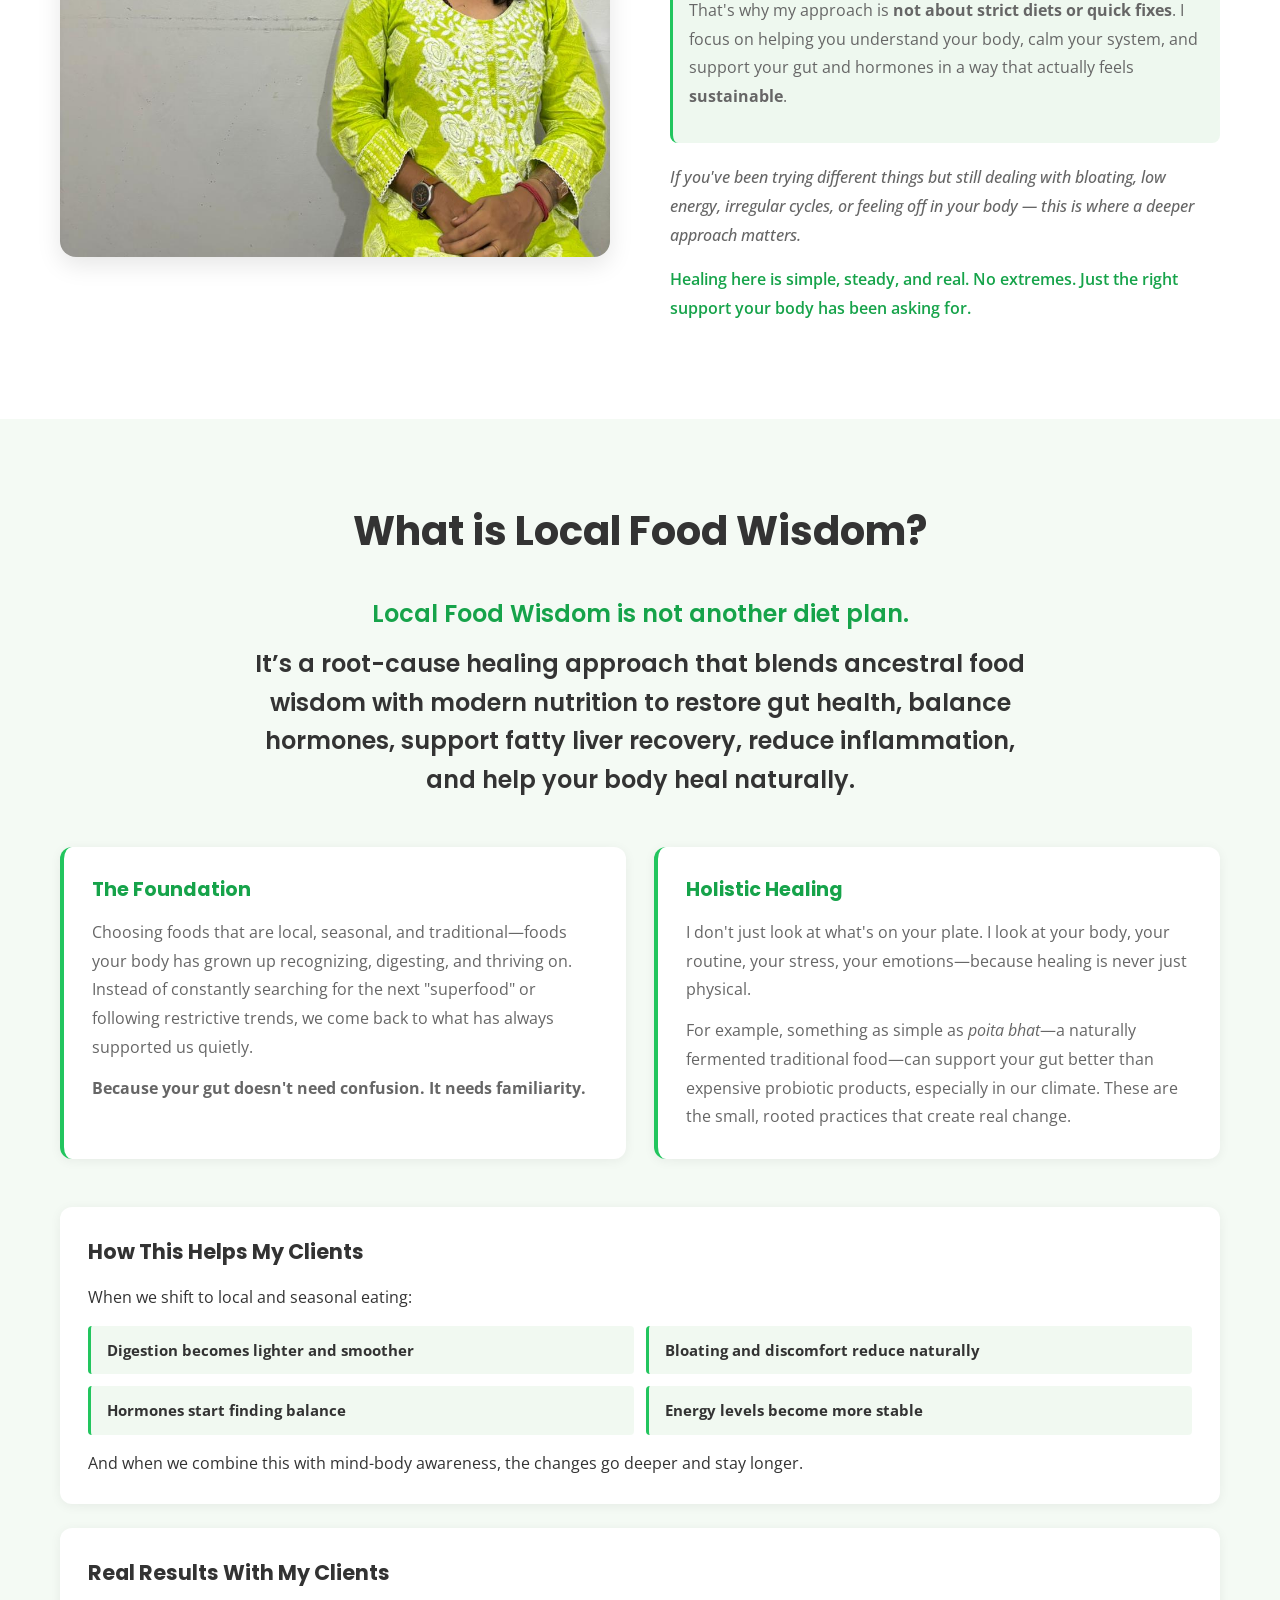
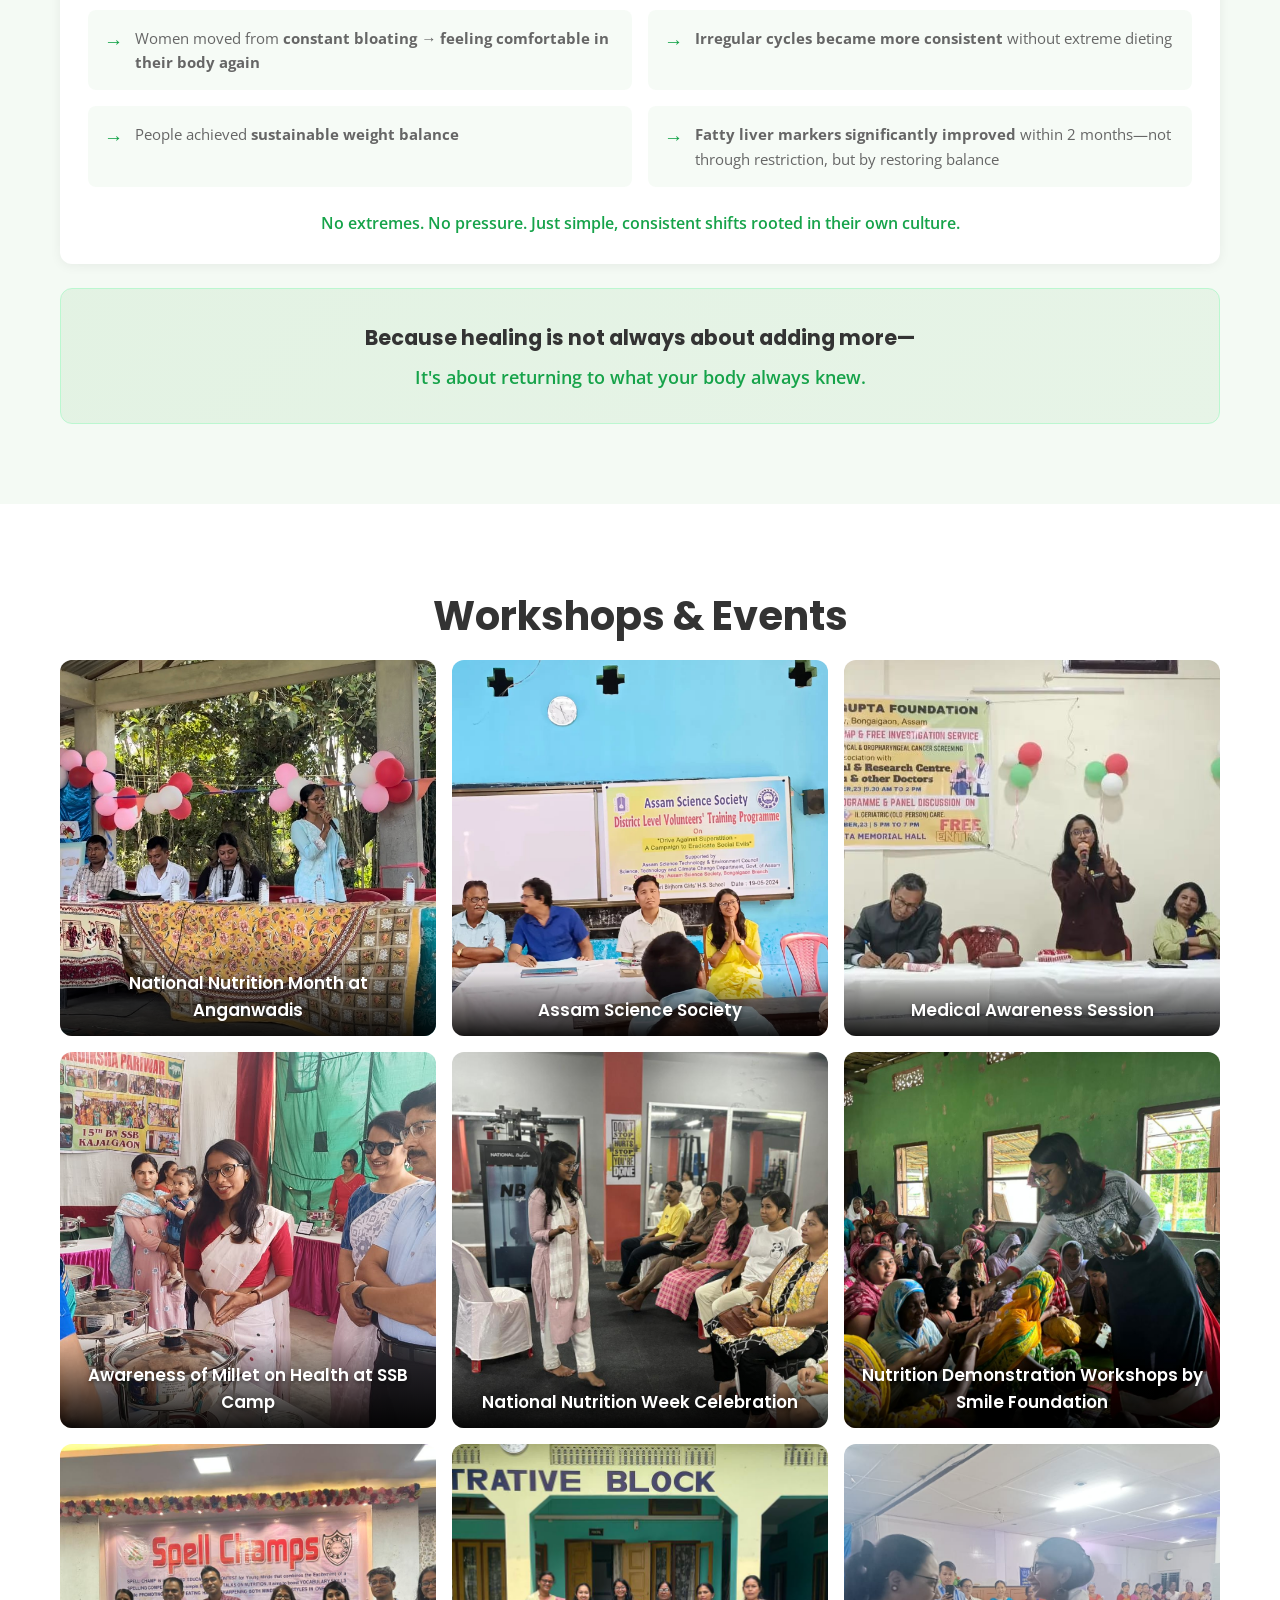
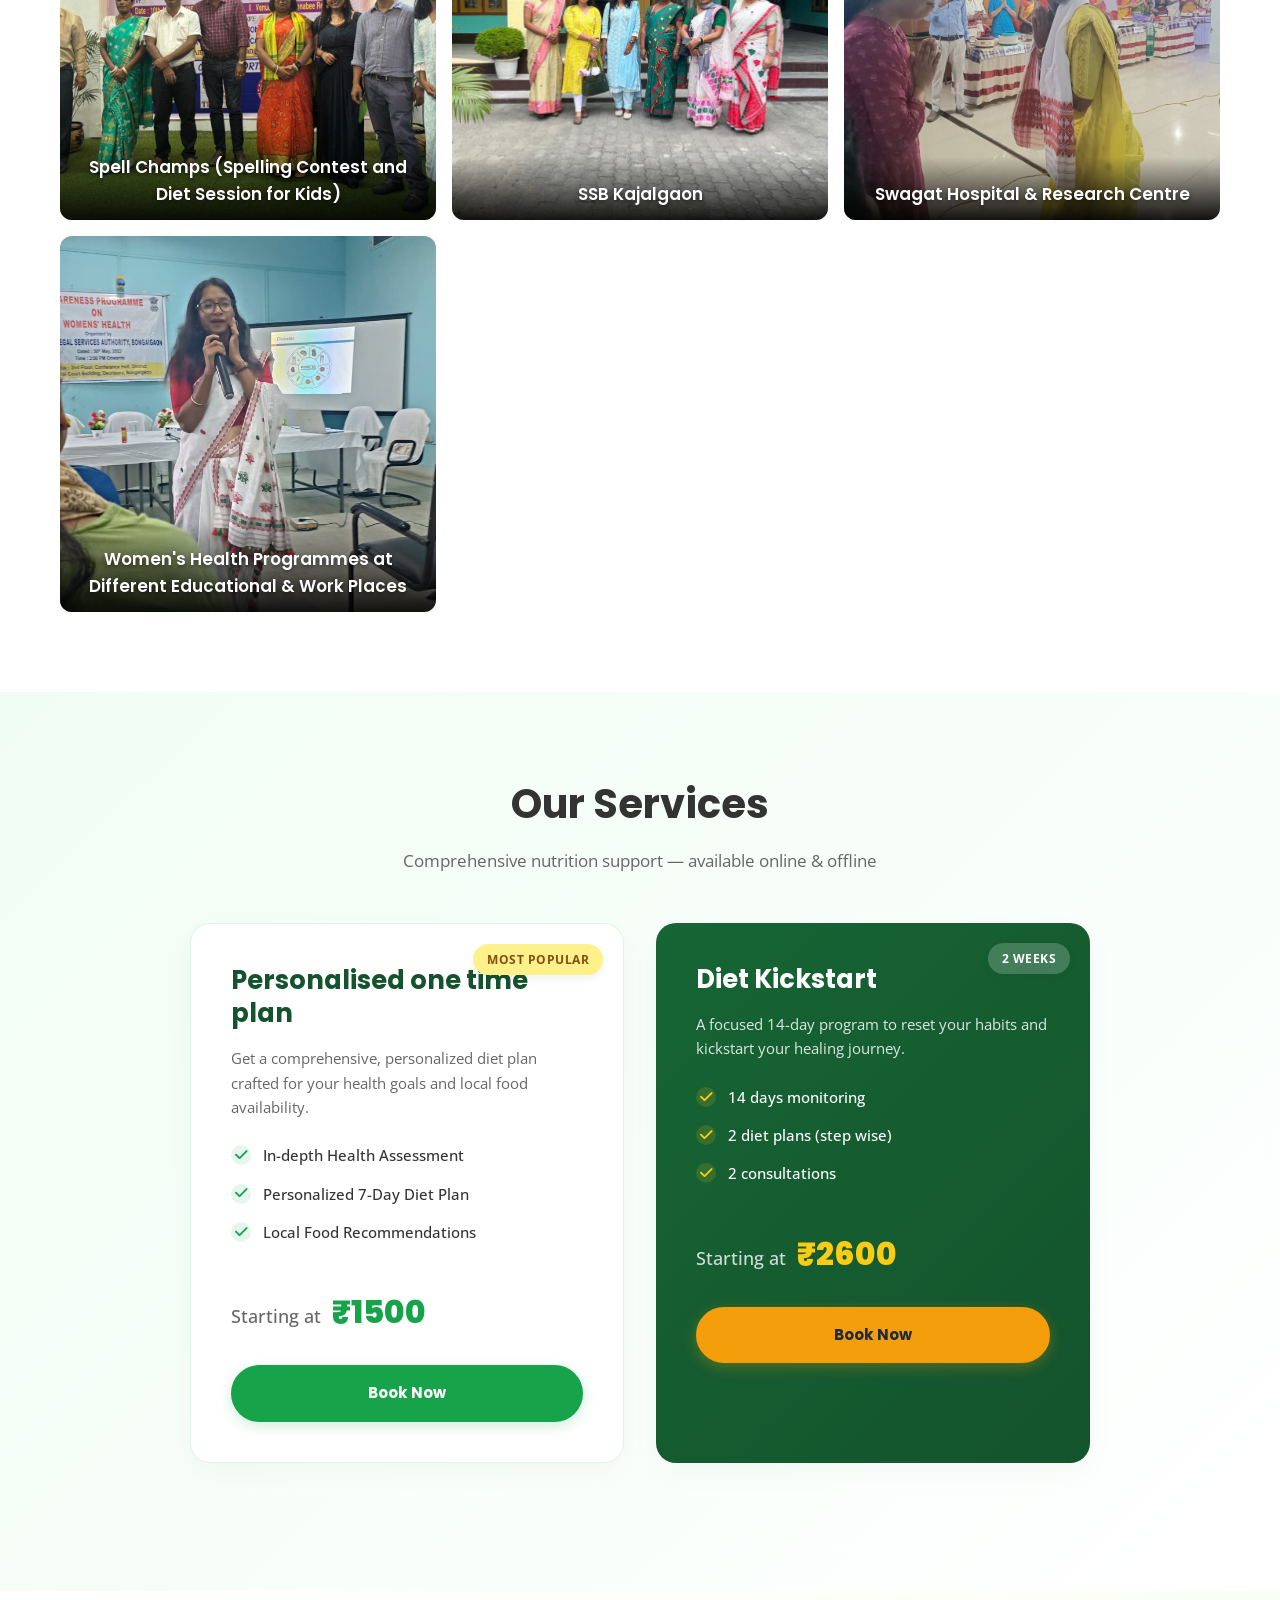
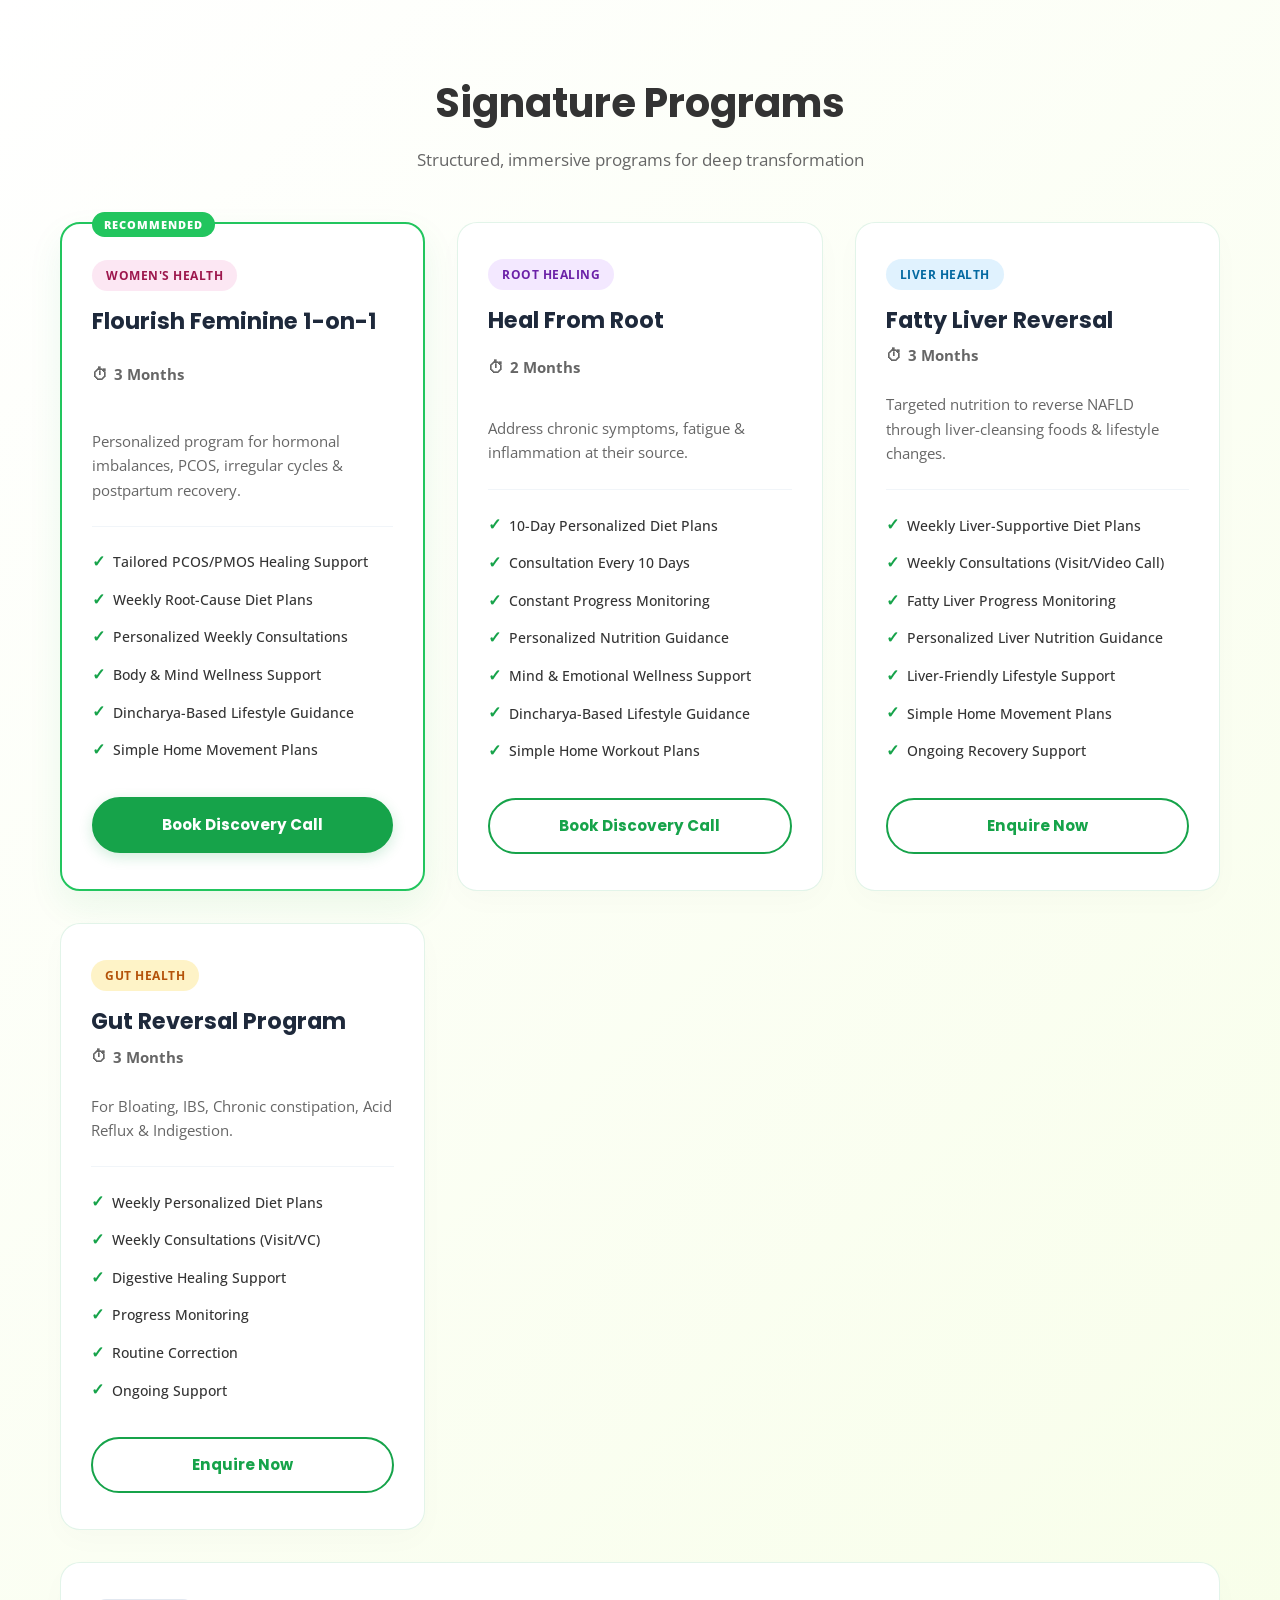
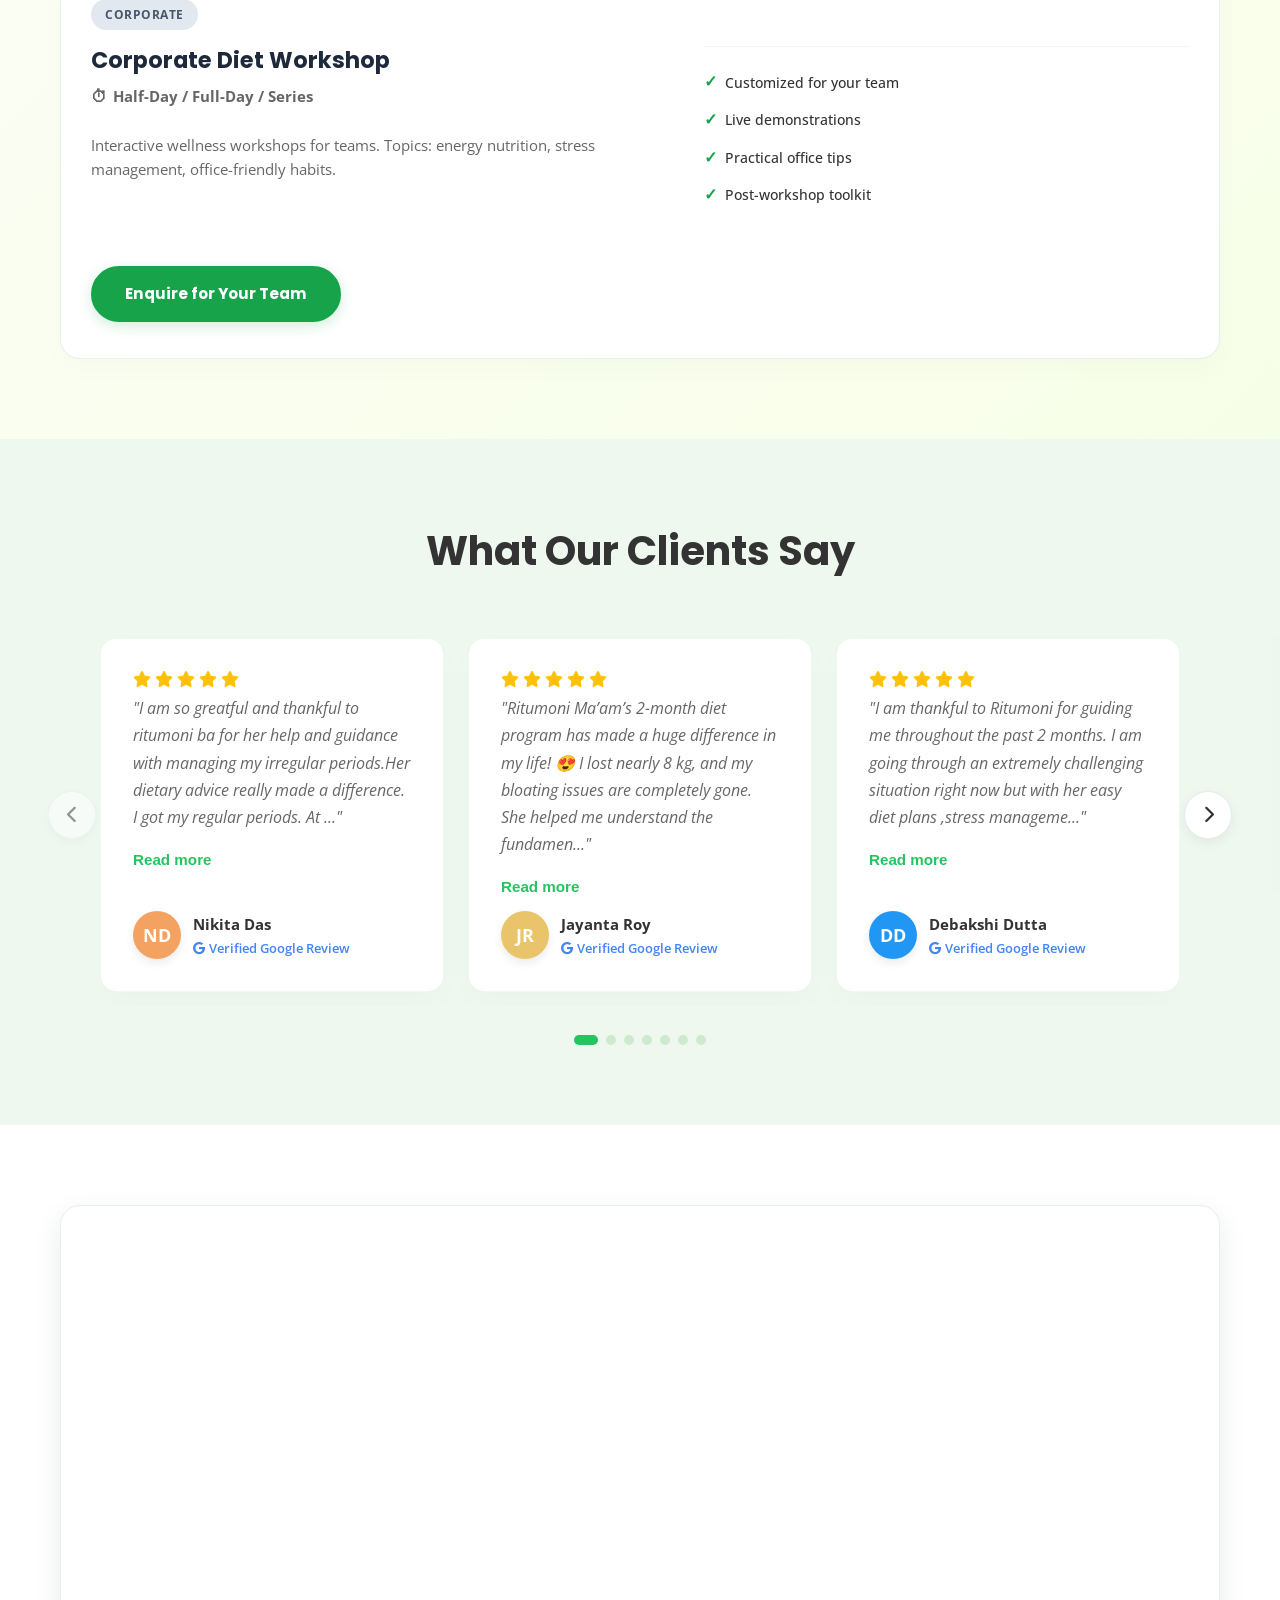
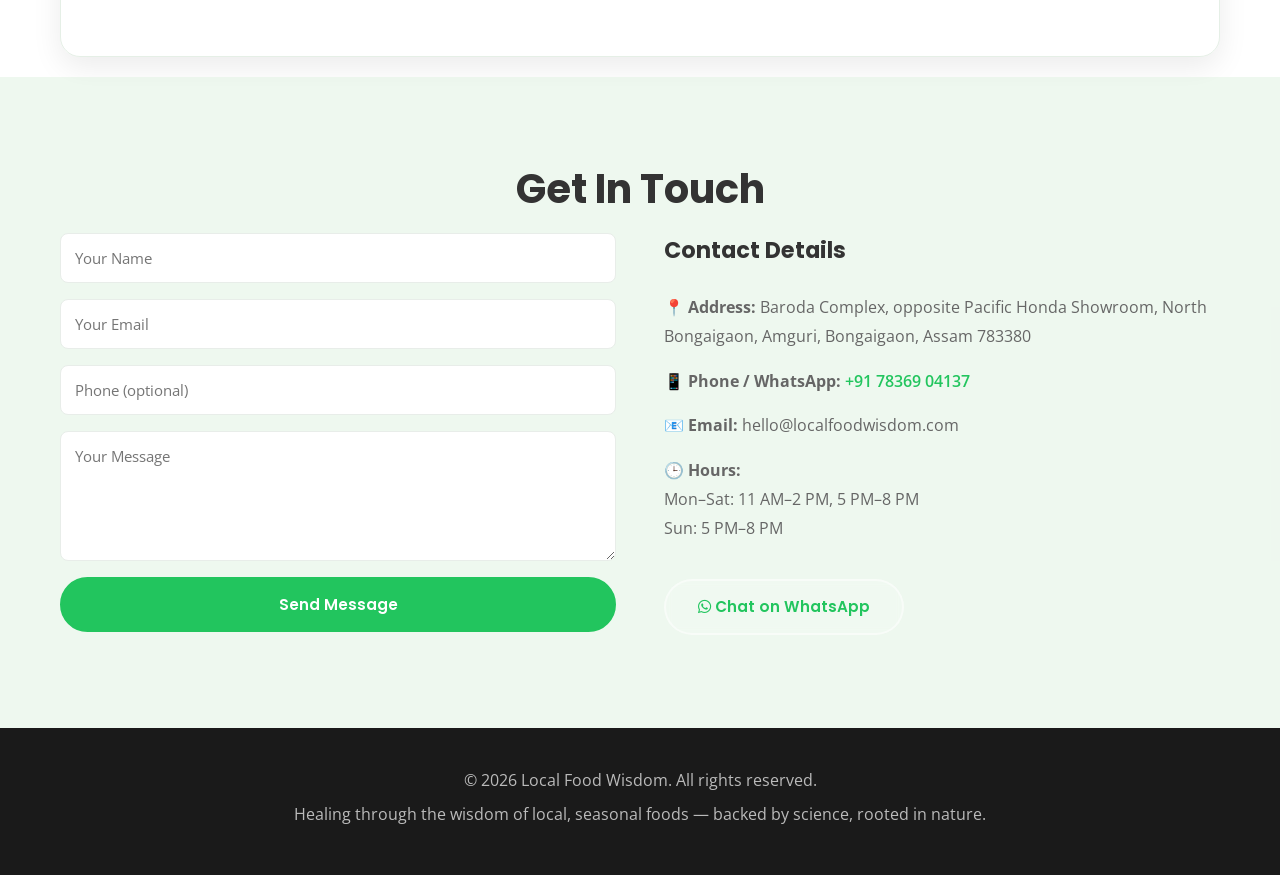
==== commit a9cd7863: "Update hero background image with uploaded fresh local vegetables image" ====
--- a/index.html
+++ b/index.html
@@ -38,7 +38,7 @@
 
 <!-- HERO -->
 <section class="hero" id="home">
-  <img src="https://images.pexels.com/photos/1640777/pexels-photo-1640777.jpeg?auto=compress&cs=tinysrgb&w=1600" alt="Fresh local vegetables" class="hero-bg">
+  <img src="./hero-bg.jpg" alt="Fresh local vegetables" class="hero-bg">
   <div class="hero-overlay"></div>
   <div class="hero-content">
     <h1>Heal Your Body With<br><span class="highlight">Local Food Wisdom</span></h1>
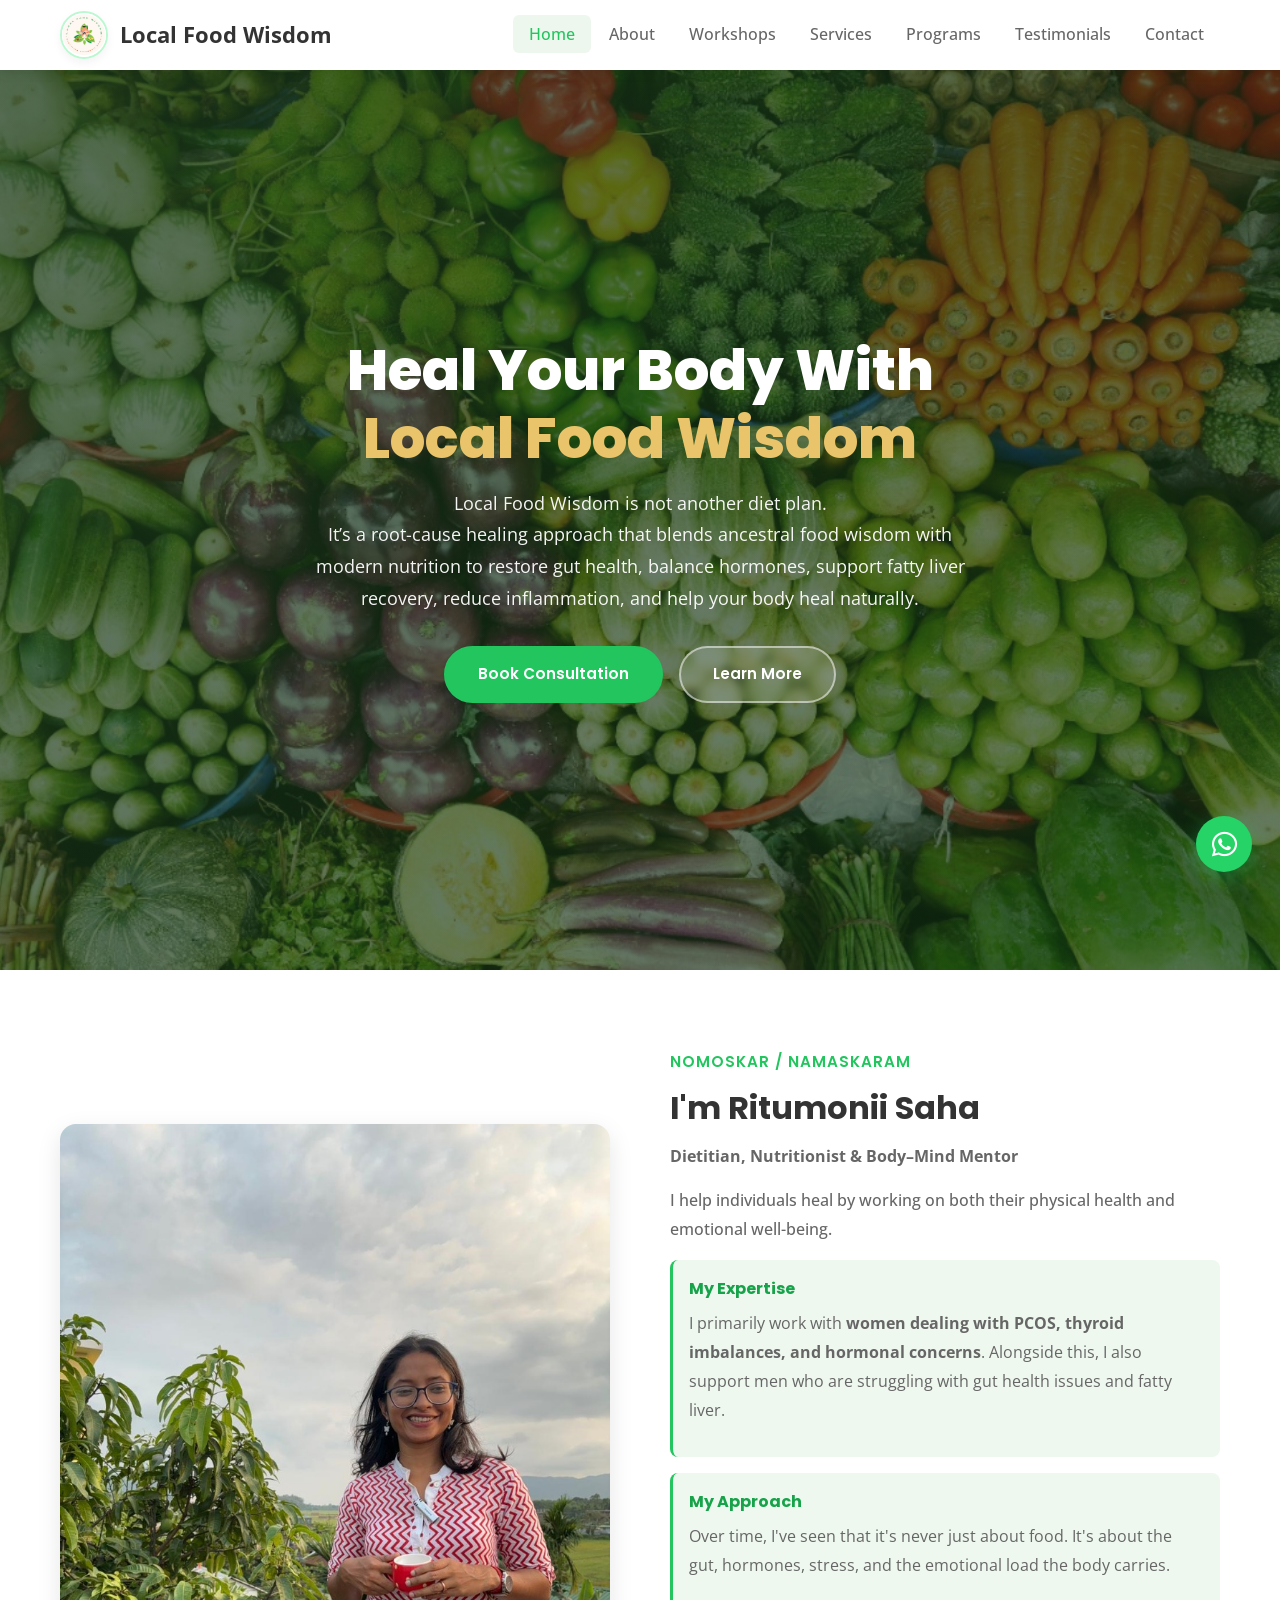
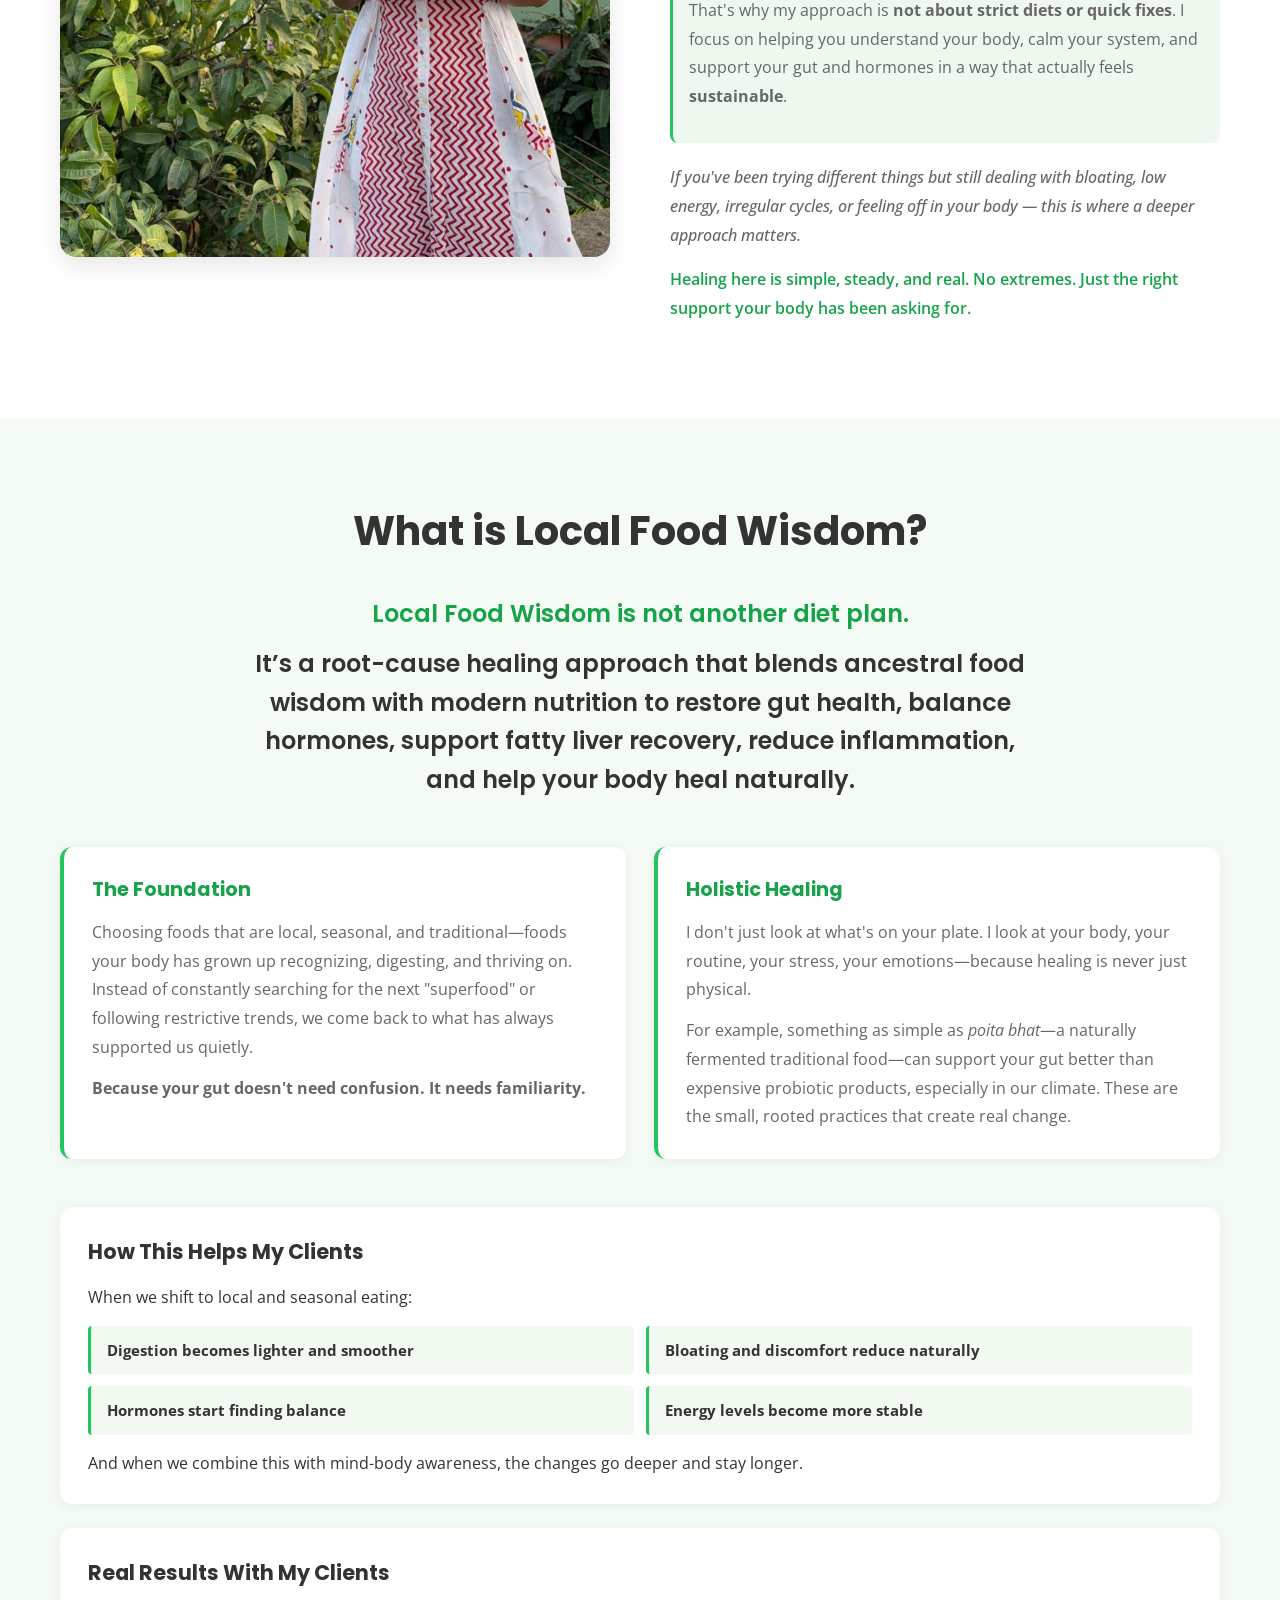
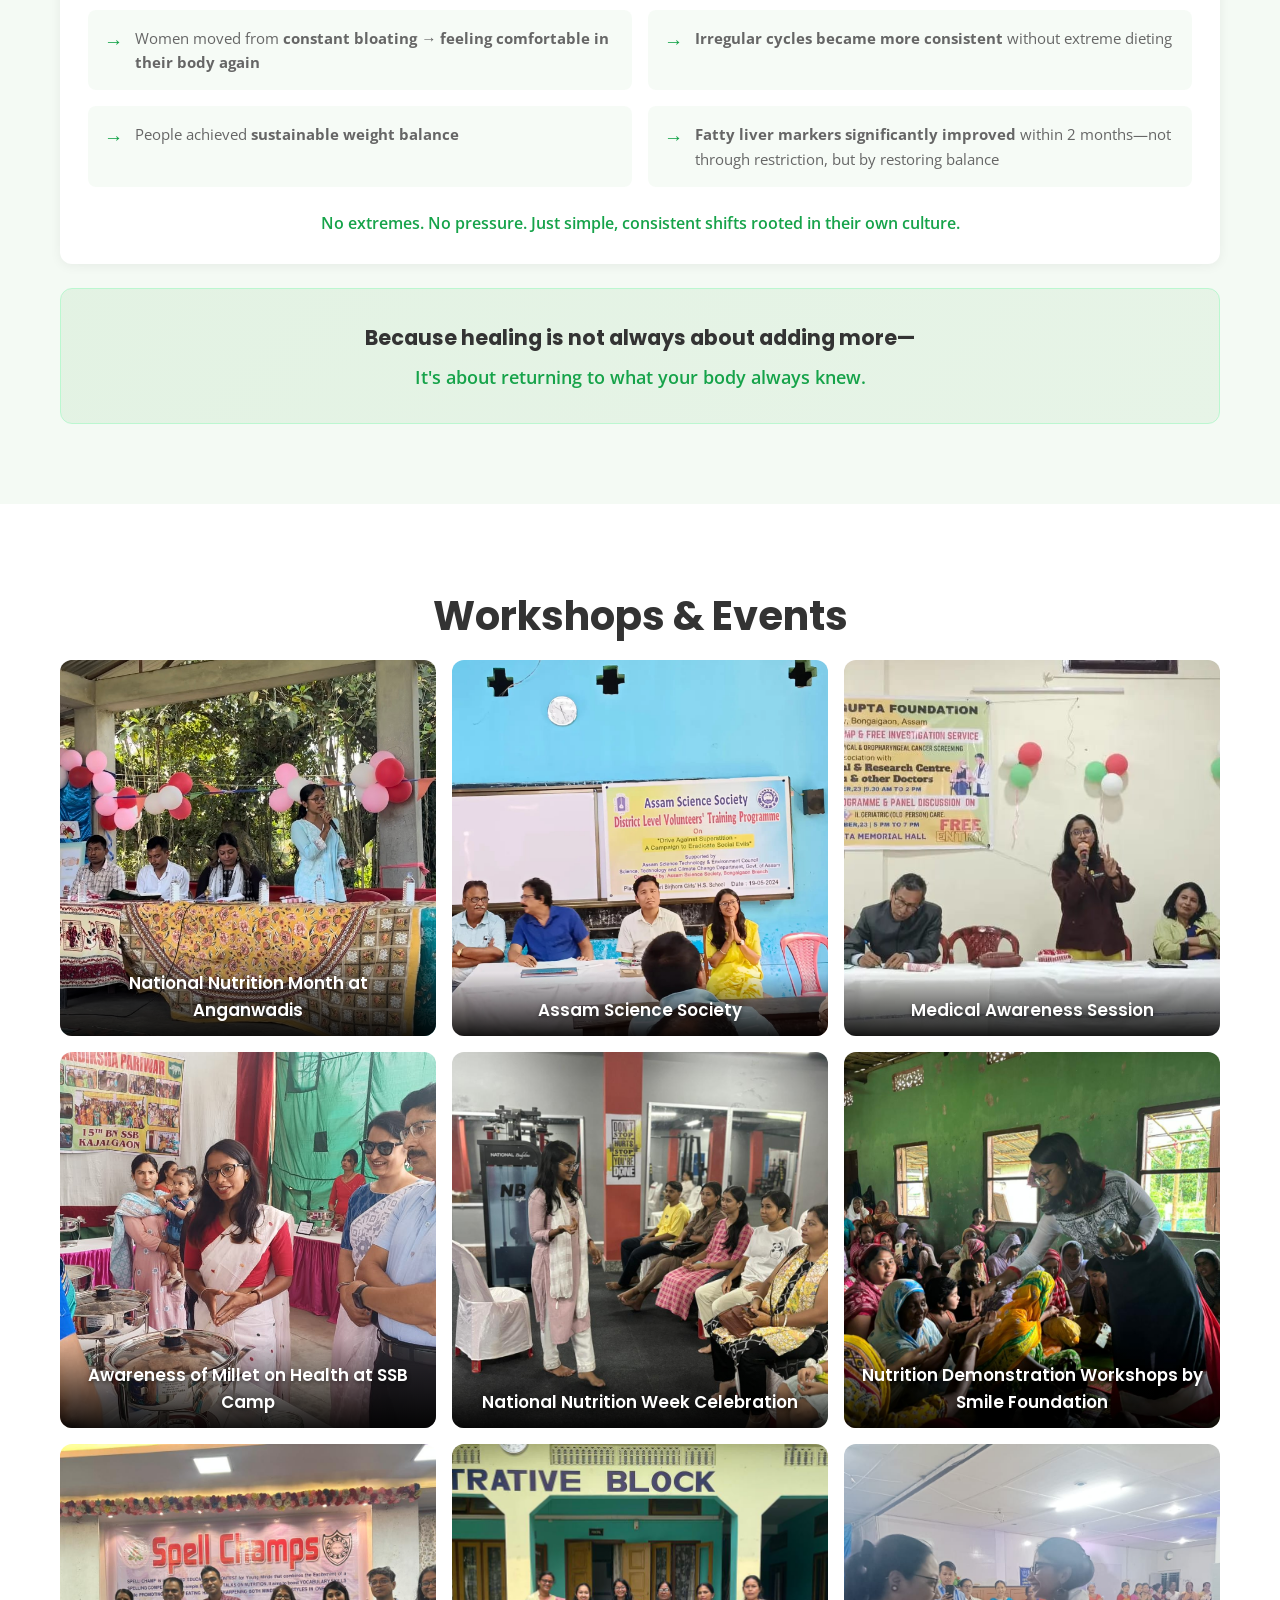
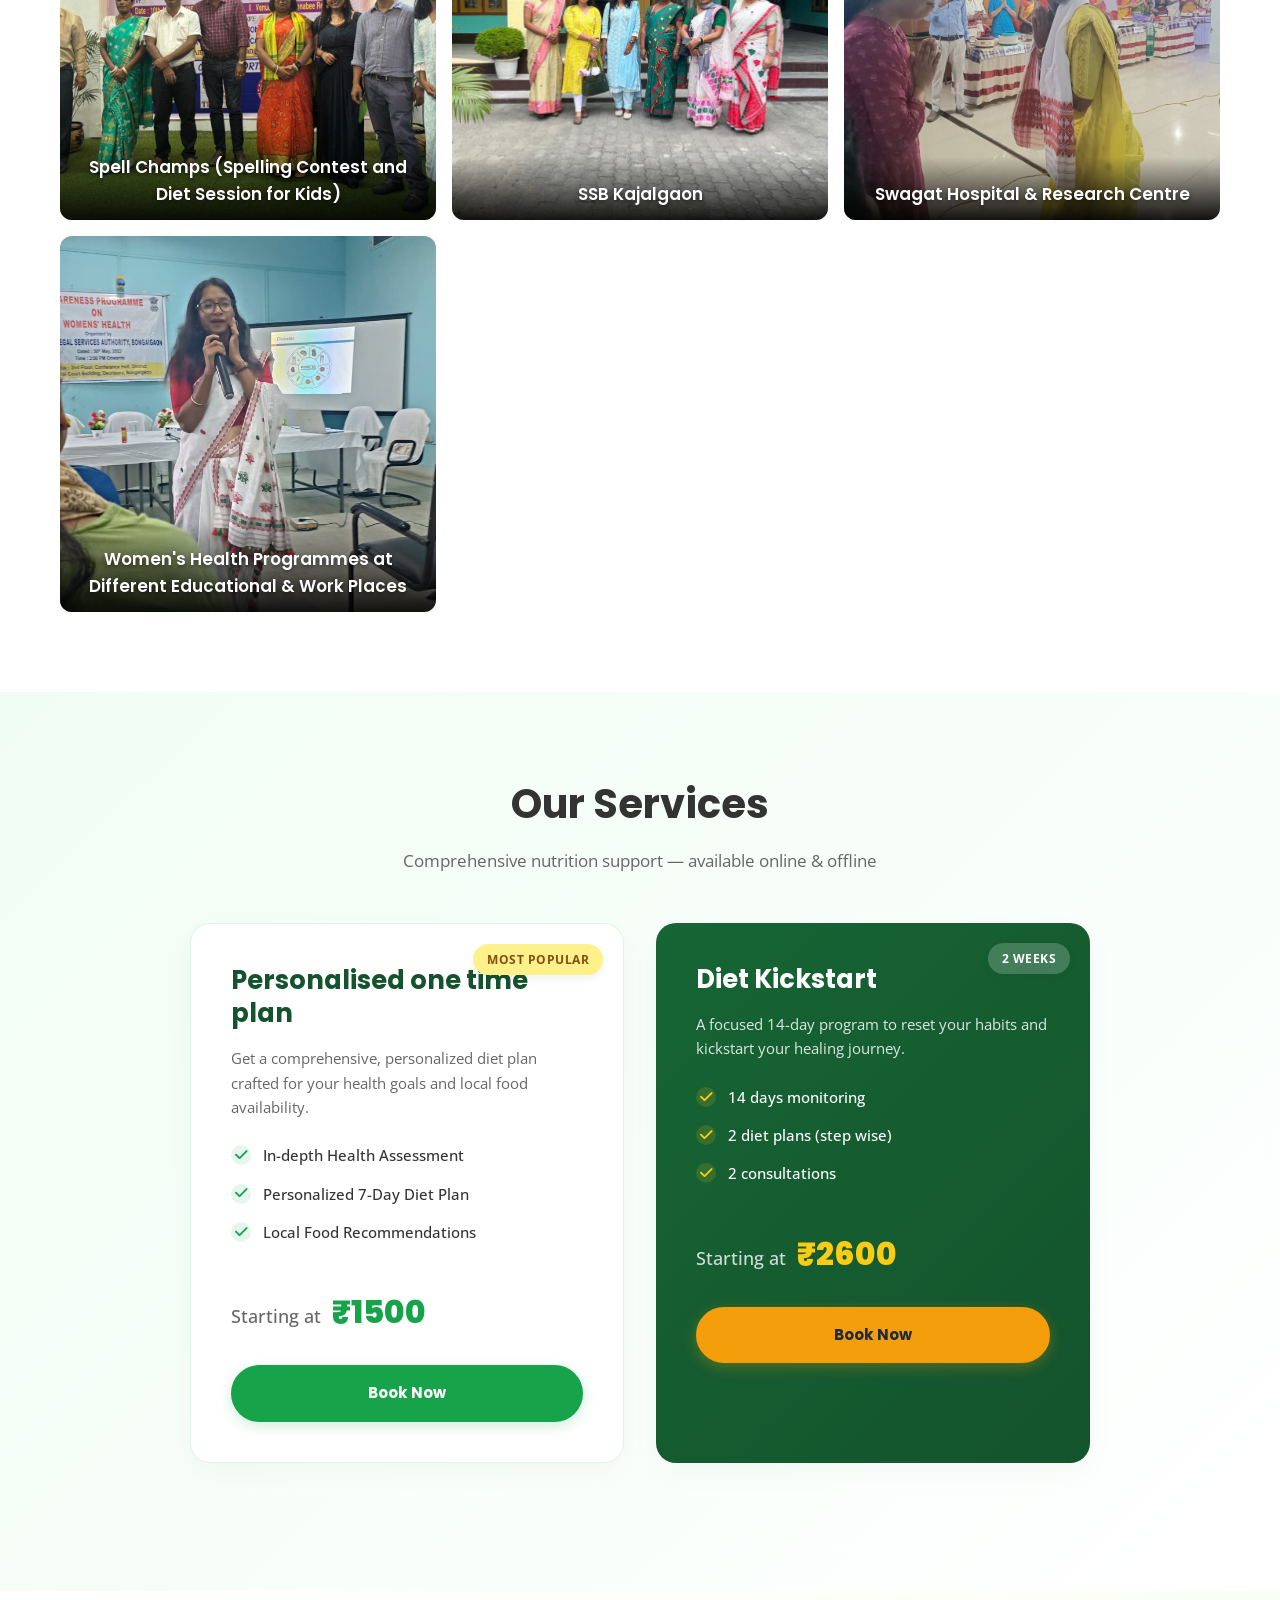
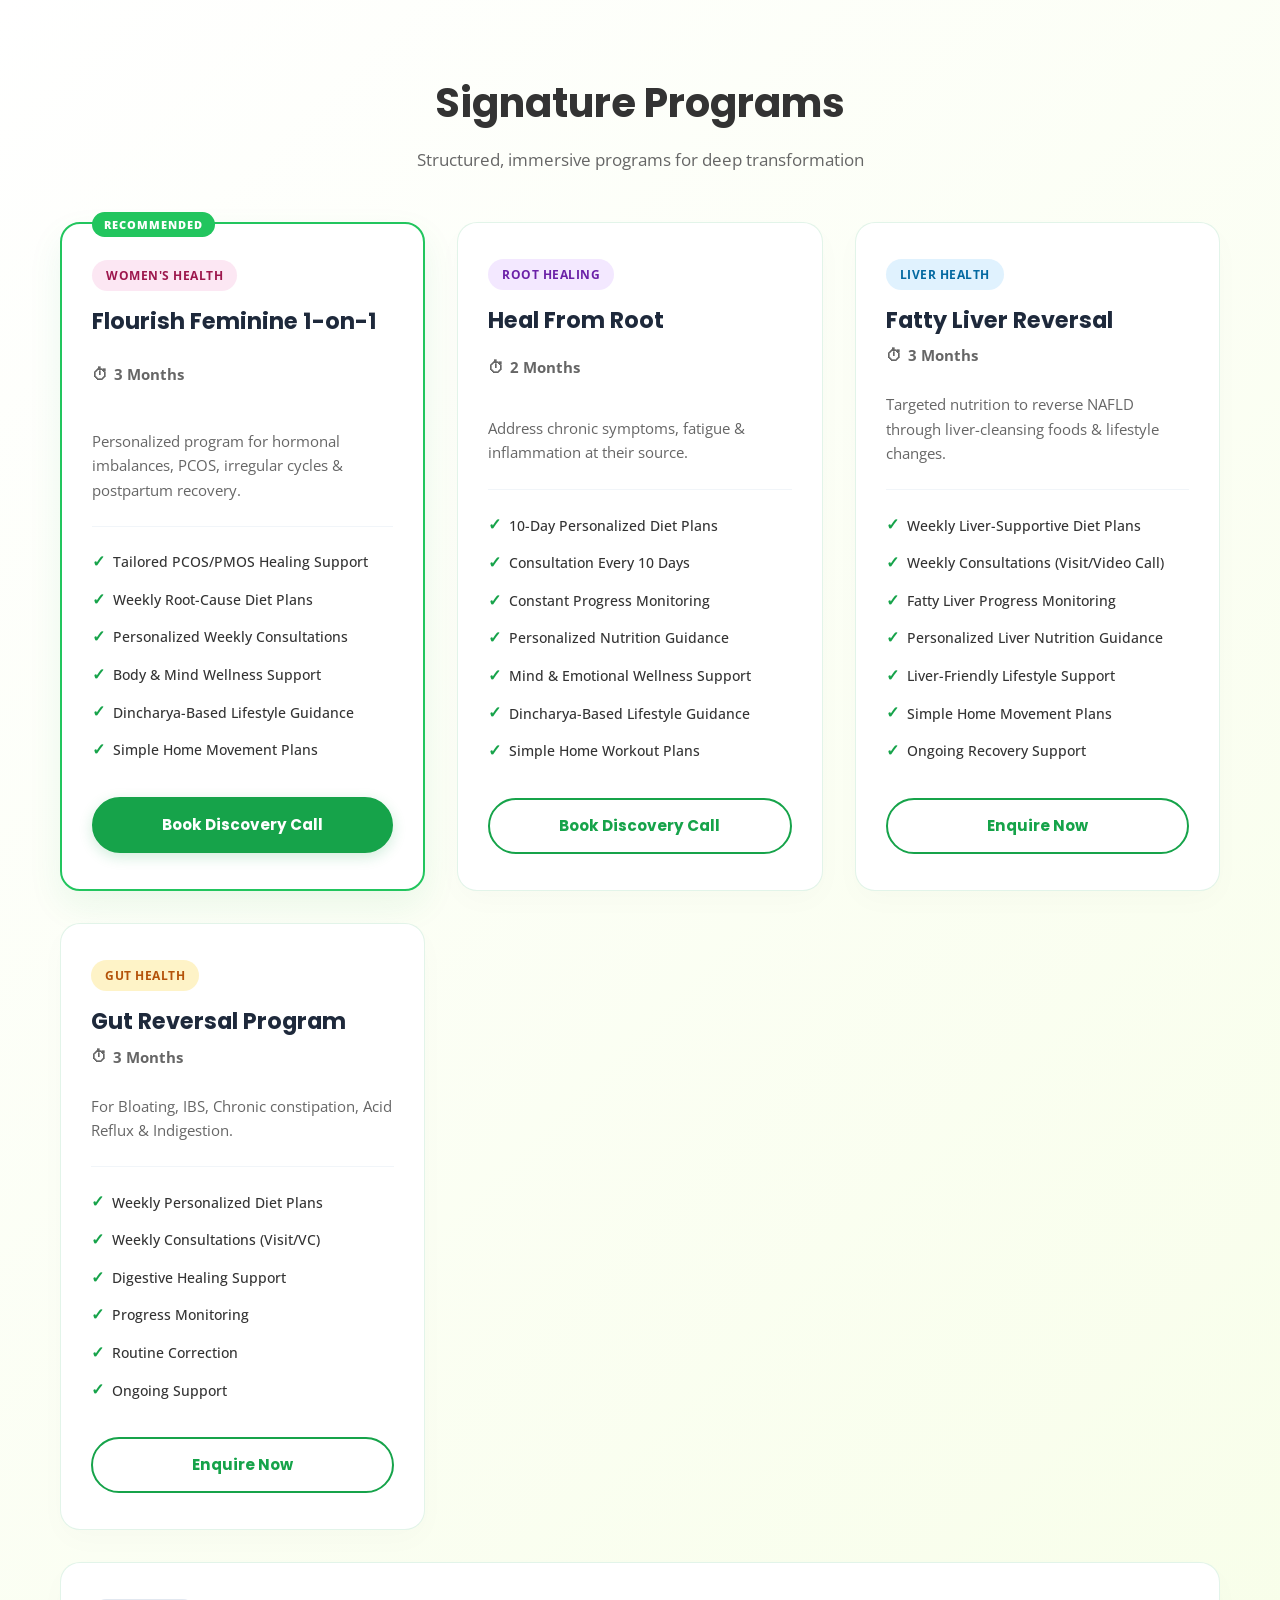
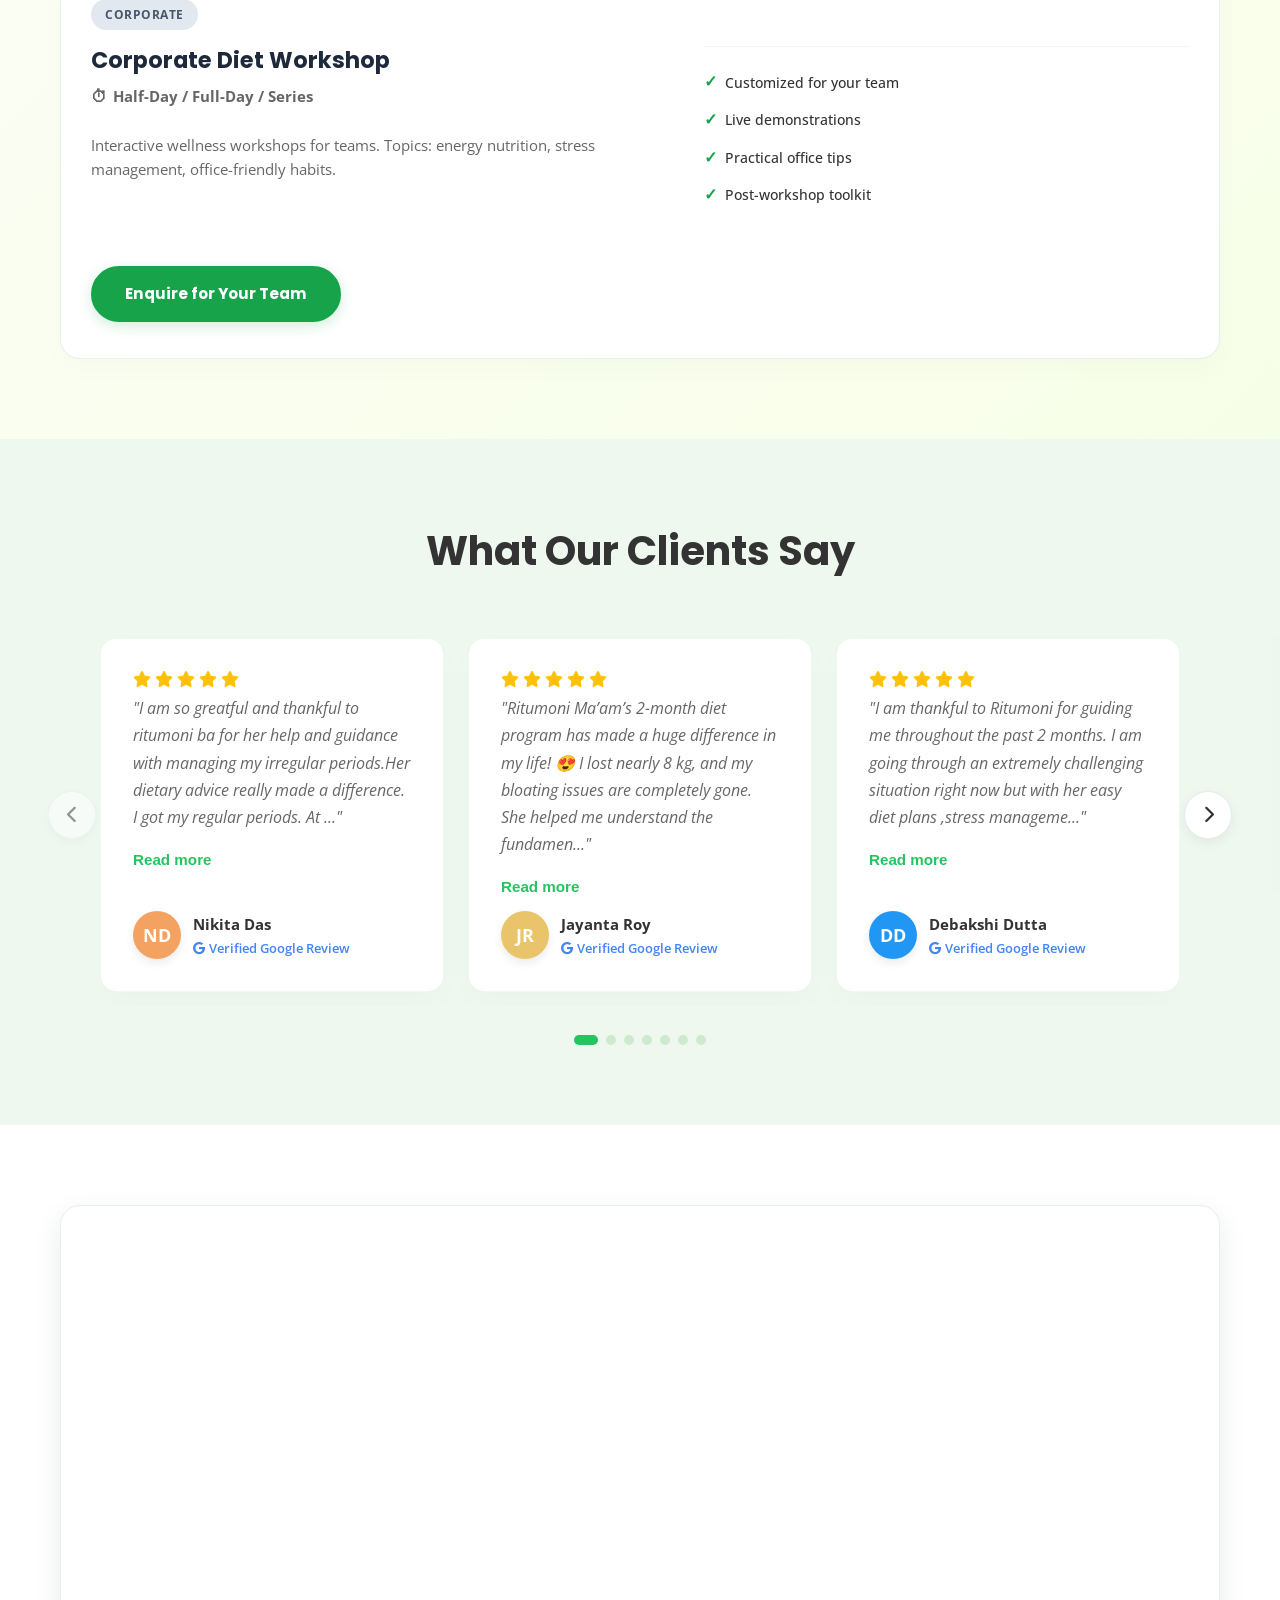
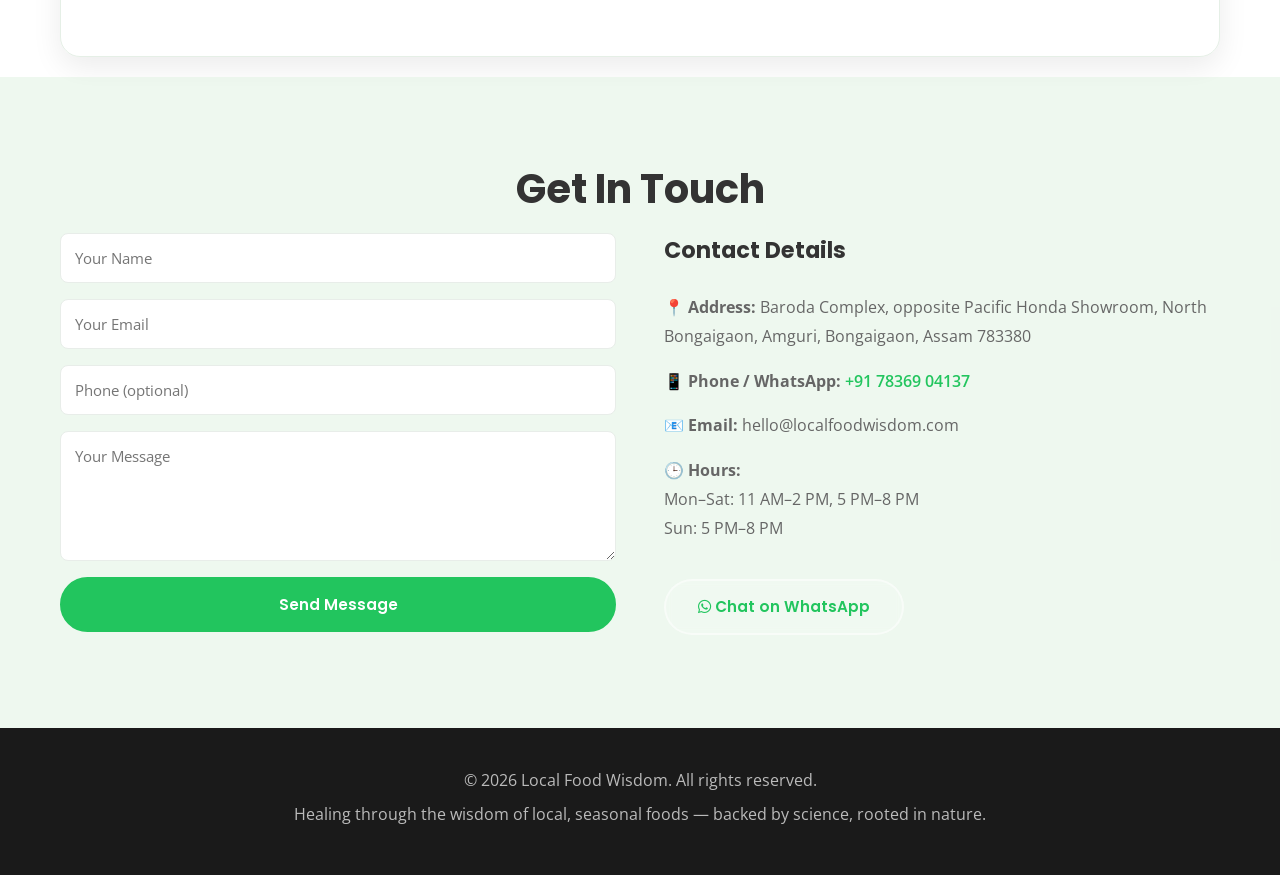
==== commit 04f8de14: "Update Ritumoni's profile image in About section" ====
--- a/index.html
+++ b/index.html
@@ -55,7 +55,7 @@
   <div class="container">
     <div class="about-grid">
       <div class="about-image">
-        <img src="./WhatsApp_Image_2026-04-27_at_16.21.28.jpeg" alt="Ritumonii Saha - Dietitian">
+        <img src="./ritumoni.jpg" alt="Ritumonii Saha - Dietitian">
       </div>
       <div class="about-text">
         <h3 class="greeting">Nomoskar / Namaskaram</h3>
